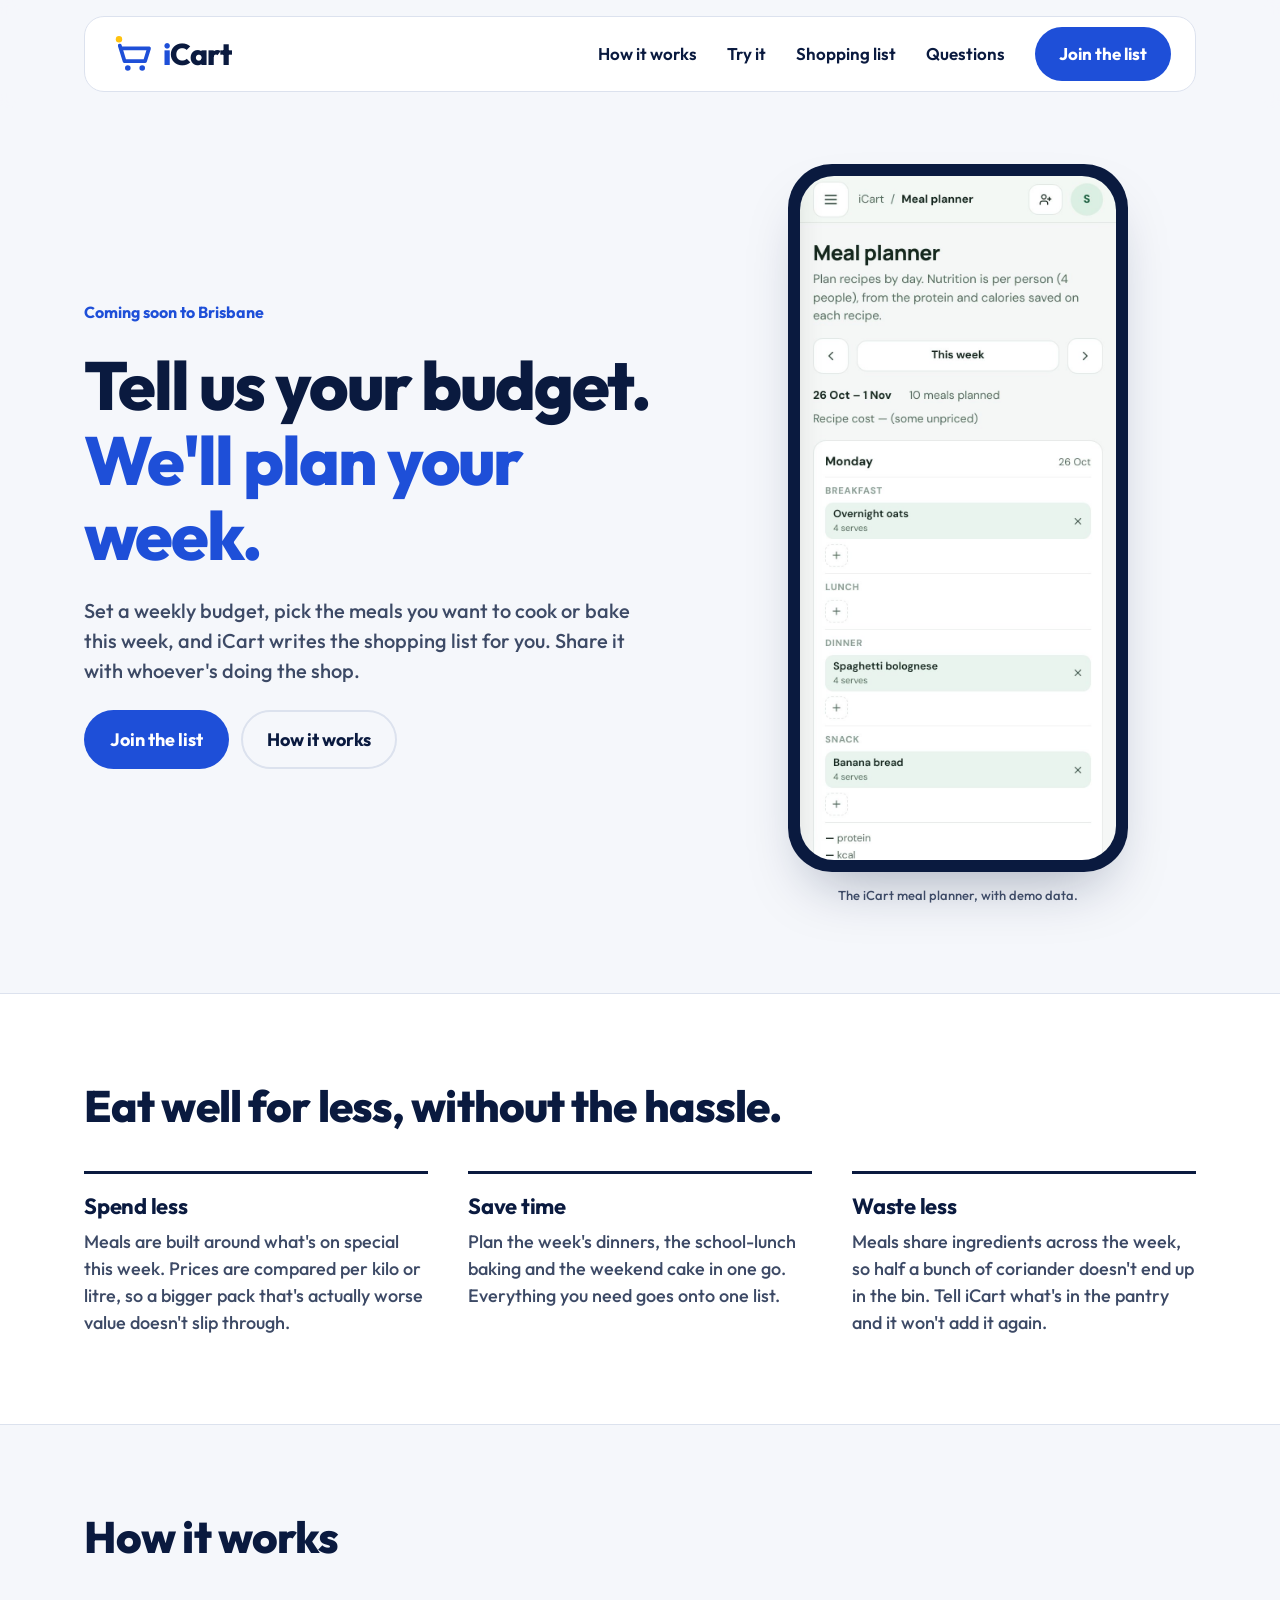
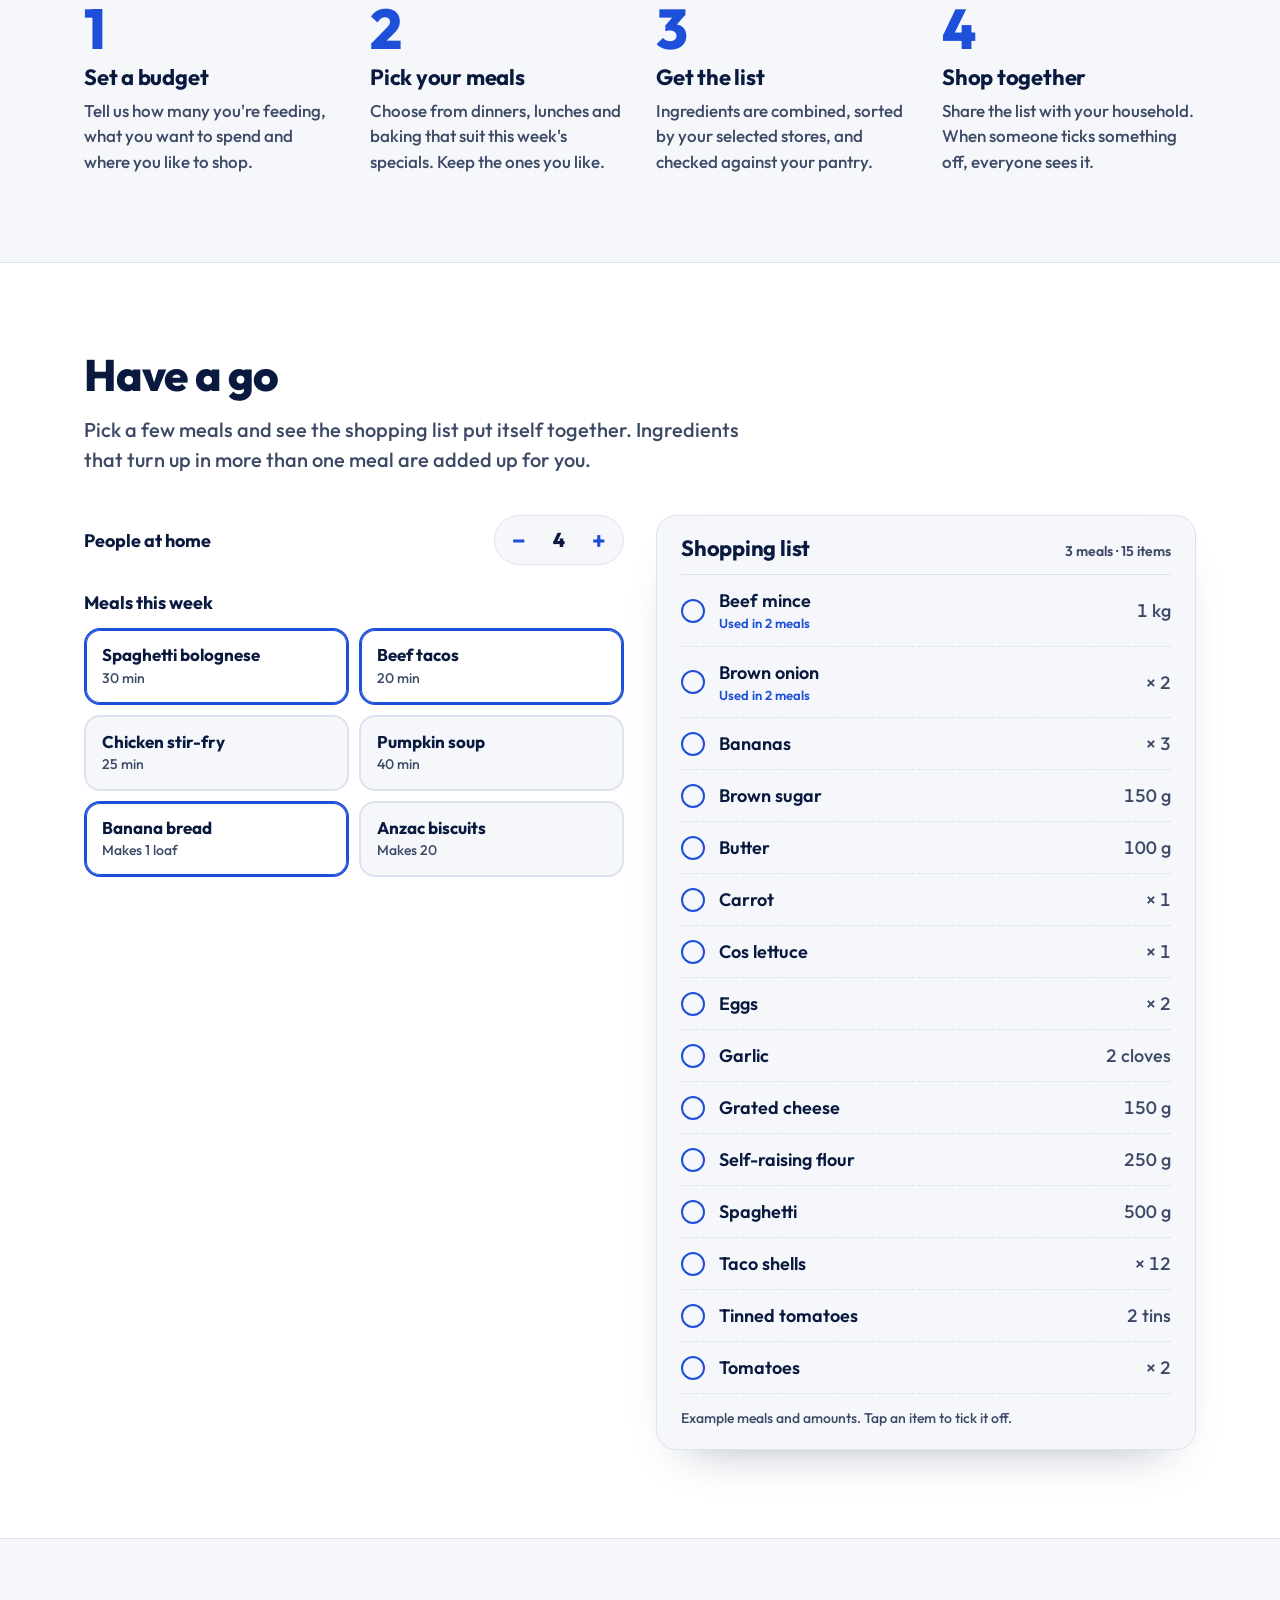
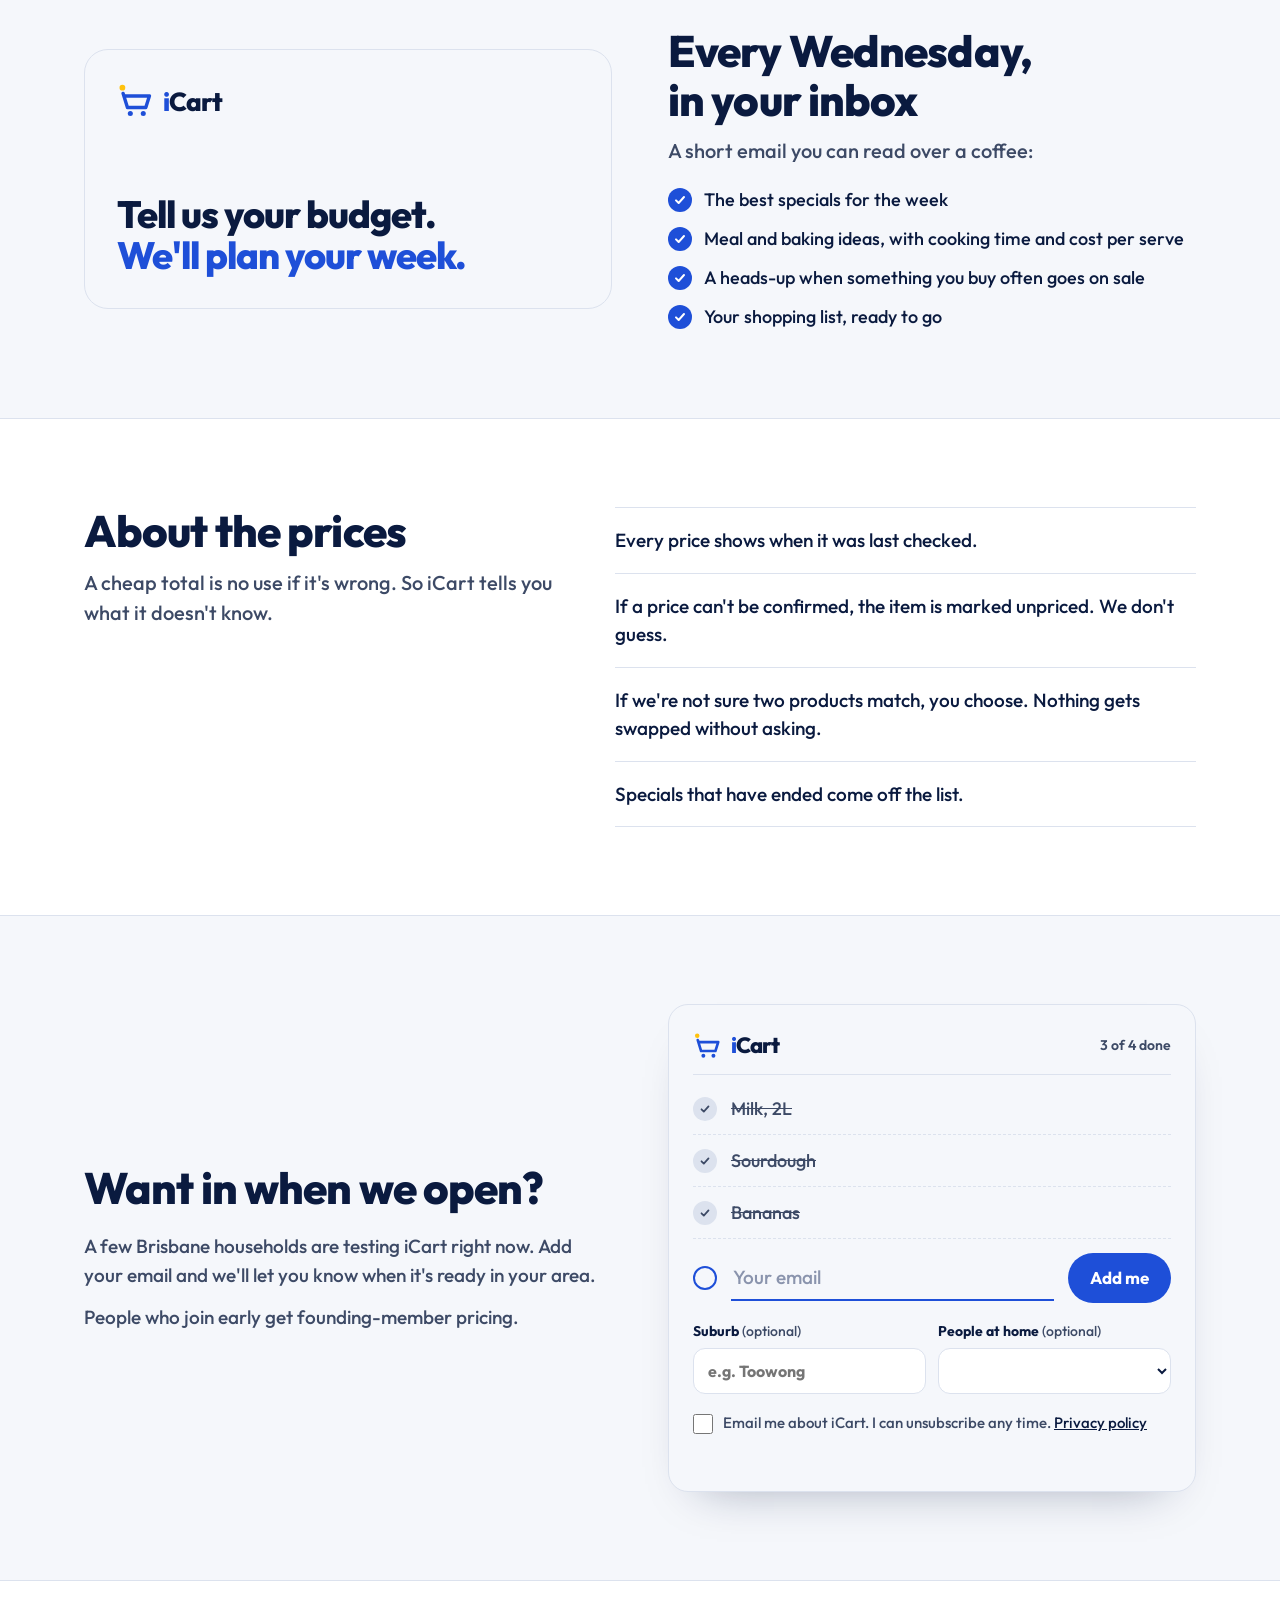
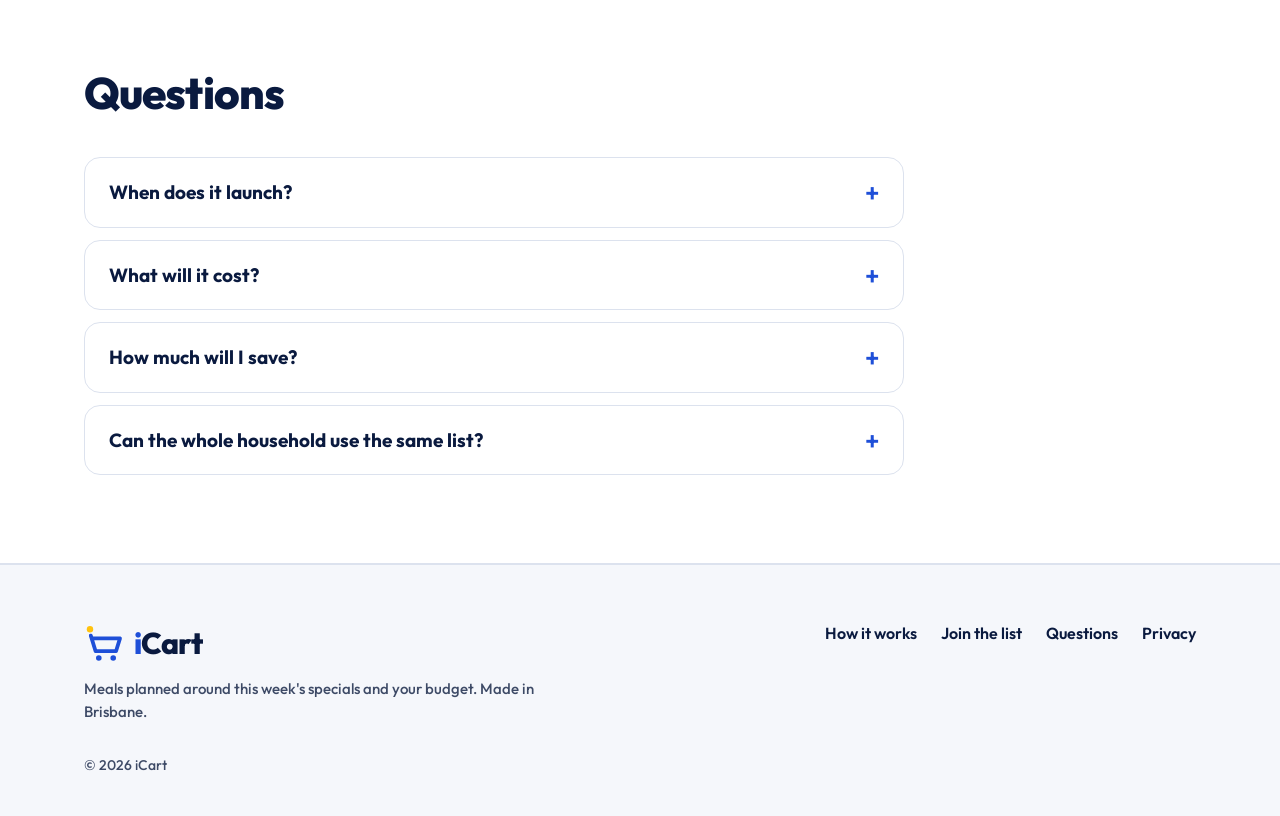
==== index.html @ ed6b7ae3 "Add interactive meal demo, real app screenshot; dinners become meals - 'Have a go' demo: pick meals " ====
<!doctype html>
<html lang="en-AU">
<head>
<meta charset="utf-8">
<meta name="viewport" content="width=device-width, initial-scale=1">
<title>iCart: Tell us your budget. We'll plan your week.</title>
<meta name="description" content="Set a weekly budget, pick the meals you want to cook or bake, built around what's on special, and iCart writes the shopping list for you. Coming soon to Brisbane.">
<meta name="theme-color" content="#1E4FD8">
<meta property="og:title" content="iCart: Tell us your budget. We'll plan your week.">
<meta property="og:description" content="Meals planned around this week's specials and your budget, with one shared shopping list. Coming soon to Brisbane.">
<meta property="og:type" content="website">
<meta property="og:url" content="https://myicart.com.au/">
<link rel="canonical" href="https://myicart.com.au/">
<link rel="icon" href="assets/favicon.svg" type="image/svg+xml">
<link rel="preconnect" href="https://fonts.googleapis.com">
<link rel="preconnect" href="https://fonts.gstatic.com" crossorigin>
<link rel="stylesheet" href="https://fonts.googleapis.com/css2?family=Outfit:wght@500;600;700;800&display=swap">
<link rel="stylesheet" href="styles.css">
</head>
<body>
<a class="skip-link" href="#main">Skip to content</a>

<!-- Logo mark, reused below with <use>. Colour comes from currentColor; the dot is always gold. -->
<svg width="0" height="0" style="position:absolute" aria-hidden="true">
  <symbol id="mark" viewBox="0 0 100 100">
    <circle cx="15" cy="13" r="8" fill="#FFC20E"/>
    <path d="M17 29 L29 68 H80 L90 36 H23" fill="none" stroke="currentColor" stroke-width="9.5" stroke-linecap="round" stroke-linejoin="round"/>
    <circle cx="37" cy="85" r="7" fill="currentColor"/>
    <circle cx="73" cy="85" r="7" fill="currentColor"/>
  </symbol>
</svg>

<header class="site-header">
  <div class="wrap">
    <nav class="nav" aria-label="Main">
      <a class="wordmark" href="#top" aria-label="iCart home">
        <svg class="blue" aria-hidden="true"><use href="#mark"/></svg>
        <span><b>i</b>Cart</span>
      </a>
      <button class="nav-toggle" type="button" aria-expanded="false" aria-controls="nav-links" aria-label="Open menu">
        <svg width="22" height="22" viewBox="0 0 24 24" aria-hidden="true"><path d="M4 7h16M4 12h16M4 17h16" stroke="currentColor" stroke-width="2.4" stroke-linecap="round"/></svg>
      </button>
      <div class="nav-links" id="nav-links">
        <a href="#how">How it works</a>
        <a href="#try">Try it</a>
        <a href="#list">Shopping list</a>
        <a href="#faq">Questions</a>
        <a class="btn btn-primary" href="#join">Join the list</a>
      </div>
    </nav>
  </div>
</header>

<main id="main">

  <!-- Hero -->
  <section class="hero" id="top">
    <div class="wrap hero-grid">
      <div class="hero-copy">
        <p class="kicker">Coming soon to Brisbane</p>
        <h1>Tell us your budget.<br><span class="blue">We'll plan your week.</span></h1>
        <p class="lede">Set a weekly budget, pick the meals you want to cook or bake this week, and iCart writes the shopping list for you. Share it with whoever's doing the shop.</p>
        <div class="hero-actions">
          <a class="btn btn-primary" href="#join">Join the list</a>
          <a class="btn btn-ghost" href="#how">How it works</a>
        </div>
      </div>

      <div>
        <div class="phone">
          <img class="phone-shot" src="assets/app-meal-planner.jpg" width="390" height="844" alt="The iCart meal planner on a phone, showing Monday with overnight oats for breakfast, spaghetti bolognese for dinner and banana bread as a snack">
        </div>
        <p class="phone-caption">The iCart meal planner, with demo data.</p>
      </div>
    </div>
  </section>

  <!-- Promise -->
  <section class="section section-alt" aria-labelledby="promise-title">
    <div class="wrap">
      <h2 id="promise-title" class="section-title">Eat well for less, without the hassle.</h2>
      <div class="promise-grid">
        <div>
          <h3>Spend less</h3>
          <p>Meals are built around what's on special this week. Prices are compared per kilo or litre, so a bigger pack that's actually worse value doesn't slip through.</p>
        </div>
        <div>
          <h3>Save time</h3>
          <p>Plan the week's dinners, the school-lunch baking and the weekend cake in one go. Everything you need goes onto one list.</p>
        </div>
        <div>
          <h3>Waste less</h3>
          <p>Meals share ingredients across the week, so half a bunch of coriander doesn't end up in the bin. Tell iCart what's in the pantry and it won't add it again.</p>
        </div>
      </div>
    </div>
  </section>

  <!-- How it works -->
  <section class="section" id="how" aria-labelledby="how-title">
    <div class="wrap">
      <h2 id="how-title" class="section-title">How it works</h2>
      <ol class="steps">
        <li><h3>Set a budget</h3><p>Tell us how many you're feeding, what you want to spend and where you like to shop.</p></li>
        <li><h3>Pick your meals</h3><p>Choose from dinners, lunches and baking that suit this week's specials. Keep the ones you like.</p></li>
        <li><h3>Get the list</h3><p>Ingredients are combined, sorted by your selected stores, and checked against your pantry.</p></li>
        <li><h3>Shop together</h3><p>Share the list with your household. When someone ticks something off, everyone sees it.</p></li>
      </ol>
    </div>
  </section>

  <!-- Interactive demo -->
  <section class="section section-alt" id="try" aria-labelledby="try-title">
    <div class="wrap">
      <h2 id="try-title" class="section-title">Have a go</h2>
      <p class="lede try-lede">Pick a few meals and see the shopping list put itself together. Ingredients that turn up in more than one meal are added up for you.</p>
      <div class="demo">
        <div class="demo-pick">
          <div class="demo-people">
            <span id="people-label">People at home</span>
            <div class="stepper" role="group" aria-labelledby="people-label">
              <button type="button" id="people-minus" aria-label="Fewer people">−</button>
              <output id="people-count" aria-live="polite">4</output>
              <button type="button" id="people-plus" aria-label="More people">+</button>
            </div>
          </div>
          <fieldset class="meal-picks">
            <legend>Meals this week</legend>
            <div id="meal-options" class="meal-options"></div>
          </fieldset>
        </div>
        <div class="demo-list" aria-labelledby="demo-list-title">
          <div class="demo-list-head">
            <h3 id="demo-list-title">Shopping list</h3>
            <span id="demo-summary" class="paper-count" aria-live="polite"></span>
          </div>
          <ul id="demo-items" class="demo-items"></ul>
          <p class="demo-note">Example meals and amounts. Tap an item to tick it off.</p>
        </div>
      </div>
    </div>
  </section>

  <!-- Wednesday email + shopping list -->
  <section class="section" id="list" aria-labelledby="list-title">
    <div class="wrap email-grid">
      <div class="email-card" aria-label="Preview of the Wednesday iCart email header">
        <span class="wordmark"><svg class="blue" aria-hidden="true"><use href="#mark"/></svg><span><b>i</b>Cart</span></span>
        <h3>Tell us your budget.<br><span class="blue">We'll plan your week.</span></h3>
      </div>
      <div>
        <h2 id="list-title" class="section-title">Every Wednesday, in your inbox</h2>
        <p class="lede">A short email you can read over a coffee:</p>
        <ul class="check-list">
          <li>The best specials for the week</li>
          <li>Meal and baking ideas, with cooking time and cost per serve</li>
          <li>A heads-up when something you buy often goes on sale</li>
          <li>Your shopping list, ready to go</li>
        </ul>
      </div>
    </div>
  </section>

  <!-- Prices -->
  <section class="section section-alt" aria-labelledby="trust-title">
    <div class="wrap trust">
      <div>
        <h2 id="trust-title" class="section-title">About the prices</h2>
        <p class="lede">A cheap total is no use if it's wrong. So iCart tells you what it doesn't know.</p>
      </div>
      <ul class="trust-list">
        <li>Every price shows when it was last checked.</li>
        <li>If a price can't be confirmed, the item is marked unpriced. We don't guess.</li>
        <li>If we're not sure two products match, you choose. Nothing gets swapped without asking.</li>
        <li>Specials that have ended come off the list.</li>
      </ul>
    </div>
  </section>

  <!-- Join -->
  <section class="section" id="join" aria-labelledby="join-title">
    <div class="wrap join">
      <div class="join-copy">
        <h2 id="join-title" class="section-title">Want in when we open?</h2>
        <p>A few Brisbane households are testing iCart right now. Add your email and we'll let you know when it's ready in your area.</p>
        <p>People who join early get founding-member pricing.</p>
      </div>

      <form class="paper" id="signup-form" novalidate>
        <div class="paper-head">
          <span class="wordmark"><svg class="blue" aria-hidden="true"><use href="#mark"/></svg><span><b>i</b>Cart</span></span>
          <span class="paper-count">3 of 4 done</span>
        </div>
        <ul class="paper-items" aria-hidden="true">
          <li class="done">Milk, 2L</li>
          <li class="done">Sourdough</li>
          <li class="done">Bananas</li>
        </ul>
        <div class="paper-add">
          <span class="tick" aria-hidden="true"></span>
          <label class="sr-only" for="signup-email">Email</label>
          <input id="signup-email" type="email" name="email" autocomplete="email" required placeholder="Your email">
          <button class="btn btn-primary" type="submit">Add me</button>
        </div>
        <div class="paper-extra">
          <label for="signup-suburb">Suburb <span>(optional)</span>
            <input id="signup-suburb" type="text" name="suburb" autocomplete="address-level2" placeholder="e.g. Toowong">
          </label>
          <label for="signup-household">People at home <span>(optional)</span>
            <select id="signup-household" name="household">
              <option value=""></option>
              <option>1</option>
              <option>2</option>
              <option>3–4</option>
              <option>5+</option>
            </select>
          </label>
        </div>
        <input class="hp" type="text" name="company" tabindex="-1" autocomplete="off" aria-hidden="true">
        <label class="consent" for="signup-consent">
          <input id="signup-consent" type="checkbox" name="consent" required>
          <span>Email me about iCart. I can unsubscribe any time. <a href="privacy.html">Privacy policy</a></span>
        </label>
        <p class="form-status" role="status" aria-live="polite"></p>
      </form>
    </div>
  </section>

  <!-- FAQ -->
  <section class="section section-alt" id="faq" aria-labelledby="faq-title">
    <div class="wrap">
      <h2 id="faq-title" class="section-title">Questions</h2>
      <div class="faq">
        <details>
          <summary>When does it launch?</summary>
          <p>We're testing it with a few Brisbane households now. Everyone on the list hears from us before it opens.</p>
        </details>
        <details>
          <summary>What will it cost?</summary>
          <p>The Wednesday email is free. A paid plan with more options will come later. We haven't set the price yet, and people on the list will hear about it first.</p>
        </details>
        <details>
          <summary>How much will I save?</summary>
          <p>It depends on what you buy and when, so we won't put a number on it. When iCart shows a saving, it's based on a real price comparison.</p>
        </details>
        <details>
          <summary>Can the whole household use the same list?</summary>
          <p>Yes. Everyone shares one list and sees changes as they happen.</p>
        </details>
      </div>
    </div>
  </section>

</main>

<footer class="site-footer">
  <div class="wrap">
    <div class="footer-grid">
      <div>
        <a class="wordmark" href="#top" aria-label="iCart home"><svg class="blue" aria-hidden="true"><use href="#mark"/></svg><span><b>i</b>Cart</span></a>
        <p>Meals planned around this week's specials and your budget. Made in Brisbane.</p>
      </div>
      <nav class="footer-links" aria-label="Footer">
        <a href="#how">How it works</a>
        <a href="#join">Join the list</a>
        <a href="#faq">Questions</a>
        <a href="privacy.html">Privacy</a>
      </nav>
    </div>
    <p class="legal">© <span id="year">2026</span> iCart</p>
  </div>
</footer>

<script src="main.js"></script>
</body>
</html>
---- styles.css ----
/* iCart marketing site
   Values come from the "Calmer · In use" design reference:
   brand blue for identity, gold only on deals, calm off-white canvas. */

:root {
  --brand: #1E4FD8;
  --brand-dark: #1C3F94;
  --accent: #FFC20E;
  --ink: #0A1A3F;
  --muted: #3D4A66;
  --canvas: #F5F7FB;
  --card: #FFFFFF;
  --line: #DCE2EE;
  --radius: 20px;
  --radius-lg: 24px;
  --icon-radius: 42px;
  --max: 1160px;
  --font: 'Outfit', system-ui, -apple-system, 'Segoe UI', sans-serif;
}

*, *::before, *::after { box-sizing: border-box; }

html { scroll-behavior: smooth; -webkit-text-size-adjust: 100%; }

body {
  margin: 0;
  background: var(--canvas);
  color: var(--ink);
  font-family: var(--font);
  font-weight: 500;
  font-size: 18px;
  line-height: 1.5;
}

img, svg { display: block; max-width: 100%; }

a { color: var(--ink); }
a:hover { color: var(--brand); }

:focus-visible { outline: 3px solid var(--brand); outline-offset: 3px; border-radius: 6px; }

.skip-link {
  position: absolute; left: 16px; top: -60px;
  background: var(--brand); color: #fff; padding: 10px 16px; border-radius: 999px;
  font-weight: 700; text-decoration: none; z-index: 100;
}
.skip-link:focus { top: 12px; color: #fff; }

.wrap { width: 100%; max-width: var(--max); margin: 0 auto; padding: 0 24px; }

h1, h2, h3 { margin: 0; line-height: 1.1; letter-spacing: -0.02em; font-weight: 800; }
h1 { font-size: clamp(40px, 6vw, 68px); letter-spacing: -0.03em; }
h2 { font-size: clamp(30px, 4vw, 44px); }
h3 { font-size: 22px; font-weight: 700; letter-spacing: -0.01em; }
p { margin: 0; }

.blue { color: var(--brand); }
.lede { font-size: 20px; color: var(--muted); max-width: 34em; }

.kicker { font-size: 16px; font-weight: 700; color: var(--brand); }

.sr-only { position: absolute; width: 1px; height: 1px; padding: 0; margin: -1px; overflow: hidden; clip: rect(0 0 0 0); white-space: nowrap; border: 0; }

/* ---------- Buttons ---------- */
.btn {
  display: inline-flex; align-items: center; justify-content: center; gap: 8px;
  min-height: 52px; padding: 14px 24px; border-radius: 999px;
  font: inherit; font-weight: 700; font-size: 18px; text-decoration: none;
  border: 2px solid transparent; cursor: pointer; transition: background .15s, color .15s, border-color .15s;
}
.btn-primary { background: var(--brand); color: #fff; }
.btn-primary:hover { background: var(--brand-dark); color: #fff; }
.btn-ghost { background: transparent; color: var(--ink); border-color: var(--line); }
.btn-ghost:hover { border-color: var(--brand); color: var(--brand); }

/* ---------- Header ---------- */
.site-header { position: sticky; top: 0; z-index: 50; padding: 16px 0; background: rgba(245, 247, 251, .9); backdrop-filter: blur(8px); }
.nav {
  height: 76px; padding: 0 24px 0 28px; background: var(--card);
  border: 1px solid var(--line); border-radius: var(--radius);
  display: flex; align-items: center; justify-content: space-between; gap: 16px;
}
.wordmark { display: flex; align-items: center; gap: 10px; text-decoration: none; color: var(--ink); }
.wordmark svg { width: 40px; height: 40px; }
.wordmark span { font-size: 30px; font-weight: 800; letter-spacing: -1px; }
.wordmark span b { color: var(--brand); font-weight: 800; }
.nav-links { display: flex; align-items: center; gap: 30px; font-size: 17px; font-weight: 600; }
.nav-links a { text-decoration: none; }
.nav-links .btn { min-height: 48px; padding: 12px 22px; font-size: 17px; }
.nav-toggle { display: none; }

/* ---------- Hero ---------- */
.hero { padding: 56px 0 88px; }
.hero-grid { display: grid; grid-template-columns: 1.1fr .9fr; align-items: center; gap: 56px; }
.hero-copy { display: flex; flex-direction: column; gap: 24px; }
.hero-actions { display: flex; flex-wrap: wrap; gap: 12px; }

/* Phone mockup */
.phone {
  justify-self: center; width: 100%; max-width: 340px; margin: 0 auto;
  background: var(--ink); border-radius: 44px; padding: 12px;
  box-shadow: 0 30px 60px -24px rgba(10, 26, 63, .35);
}
.phone-shot { display: block; width: 100%; height: auto; border-radius: 34px; }
.phone-caption { text-align: center; font-size: 13px; color: var(--muted); margin-top: 14px; }

/* ---------- Sections ---------- */
section { scroll-margin-top: 120px; }
.section { padding: 88px 0; }
.section-title { margin-bottom: 40px; max-width: 18em; text-wrap: balance; }
.section-alt { background: var(--card); border-top: 1px solid var(--line); border-bottom: 1px solid var(--line); }

/* Promise: three plain columns divided by rules */
.promise-grid { display: grid; grid-template-columns: repeat(3, 1fr); gap: 40px; }
.promise-grid > div { border-top: 3px solid var(--ink); padding-top: 20px; display: flex; flex-direction: column; gap: 10px; }
.promise-grid p { color: var(--muted); }

/* Steps: a real sequence, so the numbers stay */
.steps { list-style: none; margin: 0; padding: 0; display: grid; grid-template-columns: repeat(4, 1fr); gap: 32px; counter-reset: step; }
.steps li { counter-increment: step; display: flex; flex-direction: column; gap: 8px; }
.steps li::before { content: counter(step); font-size: 56px; font-weight: 800; line-height: 1; color: var(--brand); letter-spacing: -2px; }
.steps p { color: var(--muted); font-size: 17px; }

/* Interactive demo */
.try-lede { margin: -24px 0 40px; }
.demo { display: grid; grid-template-columns: 1fr 1fr; gap: 32px; align-items: start; }
.demo-pick { display: flex; flex-direction: column; gap: 24px; min-width: 0; }
.demo-people { display: flex; align-items: center; justify-content: space-between; gap: 16px; font-weight: 700; }
.stepper { display: inline-flex; align-items: center; border: 1px solid var(--line); border-radius: 999px; background: var(--canvas); }
.stepper button {
  width: 48px; height: 48px; border: 0; background: transparent; color: var(--brand);
  font: inherit; font-size: 24px; font-weight: 700; cursor: pointer; border-radius: 999px;
}
.stepper button:hover:not(:disabled) { background: var(--line); }
.stepper button:disabled { color: var(--line); cursor: default; }
.stepper output { min-width: 32px; text-align: center; font-size: 20px; font-weight: 800; font-variant-numeric: tabular-nums; }
.meal-picks { border: 0; margin: 0; padding: 0; min-width: 0; }
.meal-picks legend { font-weight: 700; padding: 0; margin-bottom: 12px; }
.meal-options { display: grid; grid-template-columns: 1fr 1fr; gap: 10px; }
.meal-option { position: relative; }
.meal-option input { position: absolute; opacity: 0; inset: 0; margin: 0; cursor: pointer; }
.meal-option span {
  display: flex; flex-direction: column; gap: 2px; height: 100%;
  padding: 14px 16px; border: 2px solid var(--line); border-radius: 16px; background: var(--canvas);
  transition: border-color .15s, background .15s;
}
.meal-option b { font-weight: 700; font-size: 17px; line-height: 1.25; }
.meal-option small { font-size: 14px; color: var(--muted); }
.meal-option input:checked + span { border-color: var(--brand); background: var(--card); box-shadow: inset 0 0 0 1px var(--brand); }
.meal-option input:focus-visible + span { outline: 3px solid var(--brand); outline-offset: 2px; }
.meal-option input:hover:not(:checked) + span { border-color: #B9C3D8; }
.demo-list {
  background: var(--canvas); border: 1px solid var(--line); border-radius: var(--radius);
  padding: 20px 24px; min-width: 0; box-shadow: 0 24px 48px -32px rgba(10, 26, 63, .4);
}
.demo-list-head { display: flex; justify-content: space-between; align-items: baseline; gap: 12px; padding-bottom: 12px; border-bottom: 1px solid var(--line); }
.demo-items { list-style: none; margin: 0; padding: 0; }
.demo-items li { border-bottom: 1px dashed var(--line); }
.demo-items label { display: flex; align-items: center; gap: 14px; padding: 12px 0; cursor: pointer; }
.demo-items input { appearance: none; -webkit-appearance: none; flex: none; width: 24px; height: 24px; margin: 0; border: 2px solid var(--brand); border-radius: 999px; cursor: pointer; display: grid; place-items: center; }
.demo-items input:checked { background: var(--line) url("data:image/svg+xml,%3Csvg xmlns='http://www.w3.org/2000/svg' viewBox='0 0 24 24'%3E%3Cpath d='M6 12.5l4 4 8-9' fill='none' stroke='%233D4A66' stroke-width='3' stroke-linecap='round' stroke-linejoin='round'/%3E%3C/svg%3E") center/14px no-repeat; border-color: var(--line); }
.demo-items .name { flex: 1; min-width: 0; font-weight: 600; }
.demo-items .qty { color: var(--muted); font-variant-numeric: tabular-nums; white-space: nowrap; }
.demo-items .shared { display: block; font-size: 13px; font-weight: 600; color: var(--brand); }
.demo-items input:checked ~ .name, .demo-items input:checked ~ .qty { color: var(--muted); text-decoration: line-through; }
.demo-items .empty { padding: 24px 0; color: var(--muted); }
.demo-items li.new { animation: pop .35s ease-out; }
@keyframes pop { from { background: rgba(30, 79, 216, .1); } to { background: transparent; } }
.demo-note { font-size: 14px; color: var(--muted); margin-top: 14px; }

/* Email */
.email-grid { display: grid; grid-template-columns: 1fr 1fr; gap: 56px; align-items: center; }
.email-grid .section-title { margin-bottom: 12px; }
.email-card {
  min-height: 260px; padding: 32px; border-radius: var(--radius-lg); background: var(--canvas); border: 1px solid var(--line);
  display: flex; flex-direction: column; justify-content: space-between; gap: 32px;
}
.email-card .wordmark svg { width: 36px; height: 36px; }
.email-card .wordmark span { font-size: 26px; }
.email-card h3 { font-size: clamp(30px, 3.4vw, 38px); font-weight: 800; letter-spacing: -1px; line-height: 1.08; }
.check-list { list-style: none; padding: 0; margin: 20px 0 0; display: flex; flex-direction: column; gap: 12px; }
.check-list li { display: flex; gap: 12px; align-items: flex-start; }
.check-list li::before { content: ''; flex: none; width: 24px; height: 24px; margin-top: 2px; border-radius: 999px; background: var(--brand) url("data:image/svg+xml,%3Csvg xmlns='http://www.w3.org/2000/svg' viewBox='0 0 24 24'%3E%3Cpath d='M6 12.5l4 4 8-9' fill='none' stroke='%23fff' stroke-width='3' stroke-linecap='round' stroke-linejoin='round'/%3E%3C/svg%3E") center/16px no-repeat; }

/* Prices */
.trust { display: grid; grid-template-columns: .9fr 1.1fr; gap: 56px; align-items: start; }
.trust .section-title { margin-bottom: 12px; }
.trust-list { list-style: none; margin: 0; padding: 0; }
.trust-list li { padding: 18px 0; border-bottom: 1px solid var(--line); font-size: 19px; }
.trust-list li:first-child { border-top: 1px solid var(--line); }

/* Join: the sign-up is the next item on a shopping list */
.join { display: grid; grid-template-columns: 1fr 1fr; gap: 56px; align-items: center; }
.join-copy { display: flex; flex-direction: column; gap: 14px; }
.join-copy .section-title { margin-bottom: 6px; }
.join-copy p { color: var(--muted); font-size: 19px; max-width: 30em; }
.paper {
  background: var(--canvas); border: 1px solid var(--line); border-radius: var(--radius);
  padding: 24px; display: flex; flex-direction: column; gap: 4px;
  box-shadow: 0 24px 48px -32px rgba(10, 26, 63, .4);
}
.paper-head { display: flex; justify-content: space-between; align-items: center; padding-bottom: 12px; border-bottom: 1px solid var(--line); margin-bottom: 4px; }
.paper-head .wordmark svg { width: 28px; height: 28px; }
.paper-head .wordmark span { font-size: 22px; }
.paper-count { font-size: 14px; font-weight: 600; color: var(--muted); }
.paper-items { list-style: none; margin: 0; padding: 0; }
.paper-items li { display: flex; align-items: center; gap: 14px; padding: 12px 0; border-bottom: 1px dashed var(--line); color: var(--muted); text-decoration: line-through; }
.tick, .paper-items li::before { content: ''; flex: none; width: 24px; height: 24px; border-radius: 999px; border: 2px solid var(--line); box-sizing: border-box; }
.paper-items li::before { background: var(--line) url("data:image/svg+xml,%3Csvg xmlns='http://www.w3.org/2000/svg' viewBox='0 0 24 24'%3E%3Cpath d='M6 12.5l4 4 8-9' fill='none' stroke='%233D4A66' stroke-width='3' stroke-linecap='round' stroke-linejoin='round'/%3E%3C/svg%3E") center/14px no-repeat; }
.paper-add { display: flex; align-items: center; gap: 14px; padding: 10px 0 14px; }
.tick { border-color: var(--brand); }
.paper-add input {
  flex: 1; min-width: 0; font: inherit; font-size: 19px; font-weight: 600; color: var(--ink);
  border: 0; border-bottom: 2px solid var(--brand); background: transparent; padding: 8px 2px; border-radius: 0;
}
.paper-add input::placeholder { color: #8A94AD; font-weight: 500; }
.paper-add input:focus { outline: none; border-bottom-color: var(--ink); }
.paper-add .btn { min-height: 46px; padding: 10px 20px; font-size: 17px; flex: none; }
.paper-extra { display: grid; grid-template-columns: 1fr 1fr; gap: 12px; }
.paper-extra label { font-size: 14px; font-weight: 700; display: block; min-width: 0; }
.paper-extra label span { font-weight: 500; color: var(--muted); }
.paper-extra input, .paper-extra select {
  font: inherit; font-size: 16px; min-height: 46px; padding: 10px 14px; color: var(--ink);
  border: 1px solid var(--line); border-radius: 12px; background: var(--card); width: 100%; display: block; margin-top: 6px;
}
.paper-extra input:focus, .paper-extra select:focus { outline: 3px solid rgba(30, 79, 216, .25); border-color: var(--brand); }
.consent { display: flex; align-items: flex-start; gap: 10px; font-size: 15px; color: var(--muted); margin-top: 14px; }
.consent input { width: 20px; height: 20px; margin: 2px 0 0; flex: none; accent-color: var(--brand); }
.form-status { font-size: 15px; min-height: 1.5em; color: var(--muted); margin-top: 6px; }
.form-status.ok { color: #0E7A3E; font-weight: 700; }
.form-status.err { color: #B42318; font-weight: 700; }
.hp { position: absolute; left: -9999px; }

/* FAQ */
.faq { display: flex; flex-direction: column; gap: 12px; max-width: 820px; }
.faq details { background: var(--card); }
.faq details { background: var(--card); border: 1px solid var(--line); border-radius: 16px; padding: 0 24px; }
.faq summary { cursor: pointer; list-style: none; padding: 20px 32px 20px 0; font-weight: 700; font-size: 19px; position: relative; }
.faq summary::-webkit-details-marker { display: none; }
.faq summary::after { content: '+'; position: absolute; right: 0; top: 50%; transform: translateY(-50%); font-size: 26px; color: var(--brand); font-weight: 600; }
.faq details[open] summary::after { content: '–'; }
.faq details p { color: var(--muted); padding-bottom: 22px; }

/* Footer */
.site-footer { padding: 56px 0 40px; border-top: 1px solid var(--line); }
.footer-grid { display: flex; flex-wrap: wrap; justify-content: space-between; gap: 32px; align-items: flex-start; }
.footer-grid p { color: var(--muted); font-size: 15px; max-width: 30em; margin-top: 12px; }
.footer-links { display: flex; flex-wrap: wrap; gap: 24px; font-size: 16px; font-weight: 600; }
.footer-links a { text-decoration: none; }
.legal { font-size: 14px; color: var(--muted); margin-top: 32px; }

/* Prose pages (privacy) */
.prose { max-width: 760px; padding: 40px 0 0; }
.prose h1 { font-size: clamp(36px, 5vw, 52px); margin-bottom: 12px; }
.prose h2 { font-size: 26px; margin: 40px 0 12px; }
.prose p, .prose li { color: var(--muted); }
.prose p + p { margin-top: 12px; }
.prose ul { padding-left: 22px; }

/* ---------- Responsive ---------- */
@media (max-width: 1000px) {
  .steps { grid-template-columns: repeat(2, 1fr); }
  .hero-grid, .email-grid, .trust, .join, .demo { grid-template-columns: 1fr; gap: 40px; }
}

@media (max-width: 860px) {
  .nav { height: 68px; padding: 0 12px 0 20px; position: relative; }
  .nav-toggle {
    display: inline-flex; align-items: center; justify-content: center; width: 48px; height: 48px;
    border: 1px solid var(--line); background: var(--canvas); border-radius: 999px; color: var(--ink); cursor: pointer;
  }
  .nav-links {
    display: none; position: absolute; top: calc(100% + 8px); left: 0; right: 0;
    flex-direction: column; align-items: stretch; gap: 4px; padding: 12px;
    background: var(--card); border: 1px solid var(--line); border-radius: var(--radius);
    box-shadow: 0 20px 40px -20px rgba(10, 26, 63, .3);
  }
  .nav-links.open { display: flex; }
  .nav-links a { padding: 12px 14px; border-radius: 12px; }
  .nav-links .btn { margin-top: 6px; }
  .promise-grid { grid-template-columns: 1fr; gap: 32px; }
  .section { padding: 64px 0; }
  .hero { padding: 32px 0 64px; }
}

@media (max-width: 520px) {
  body { font-size: 17px; }
  .wrap { padding: 0 16px; }
  .site-header { padding: 10px 0; }
  .wordmark span { font-size: 26px; }
  .wordmark svg { width: 34px; height: 34px; }
  .steps { grid-template-columns: 1fr; }
  .hero-actions .btn { width: 100%; }
  .paper { padding: 18px; }
  .paper-add { flex-wrap: wrap; }
  .paper-add input { flex-basis: calc(100% - 38px); }
  .paper-add .btn { width: 100%; }
  .paper-extra { grid-template-columns: 1fr; }
  .demo-list { padding: 16px 18px; }
}

@media (prefers-reduced-motion: reduce) {
  html { scroll-behavior: auto; }
  .demo-items li.new { animation: none; }
}
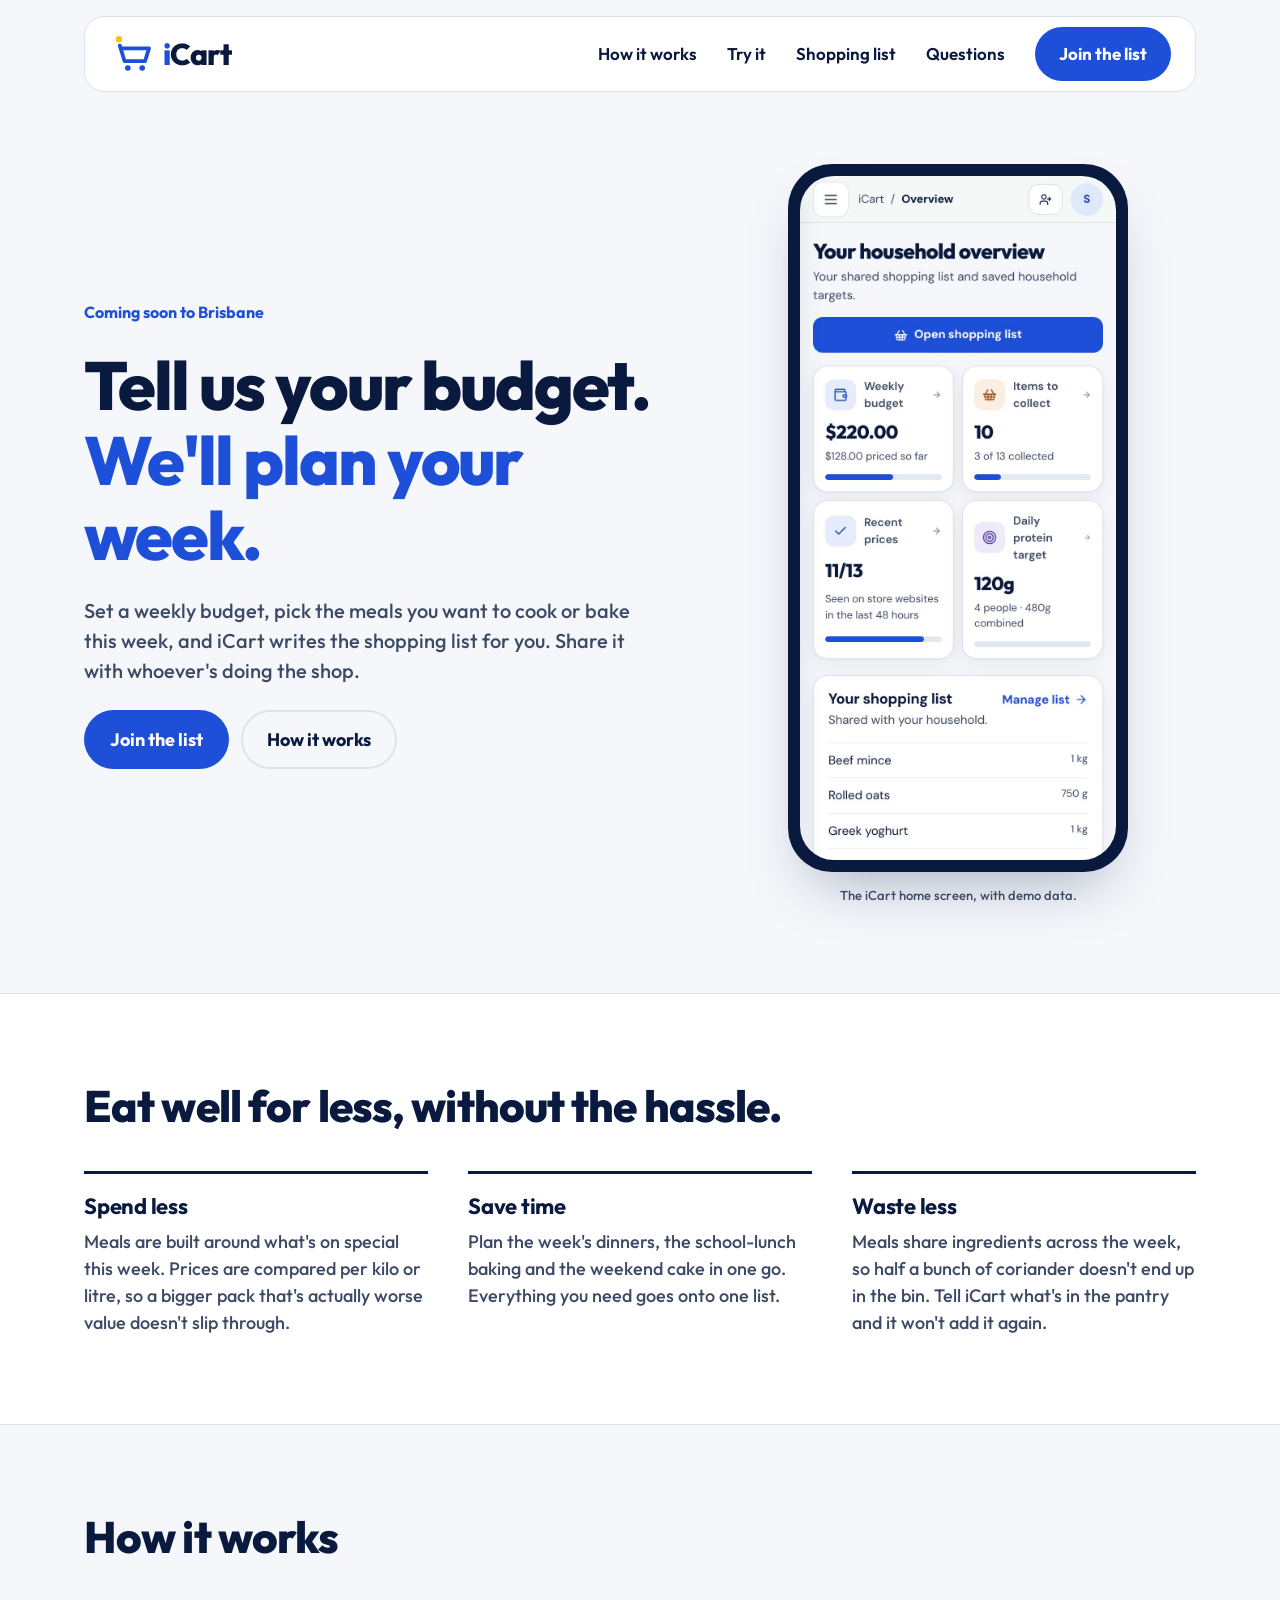
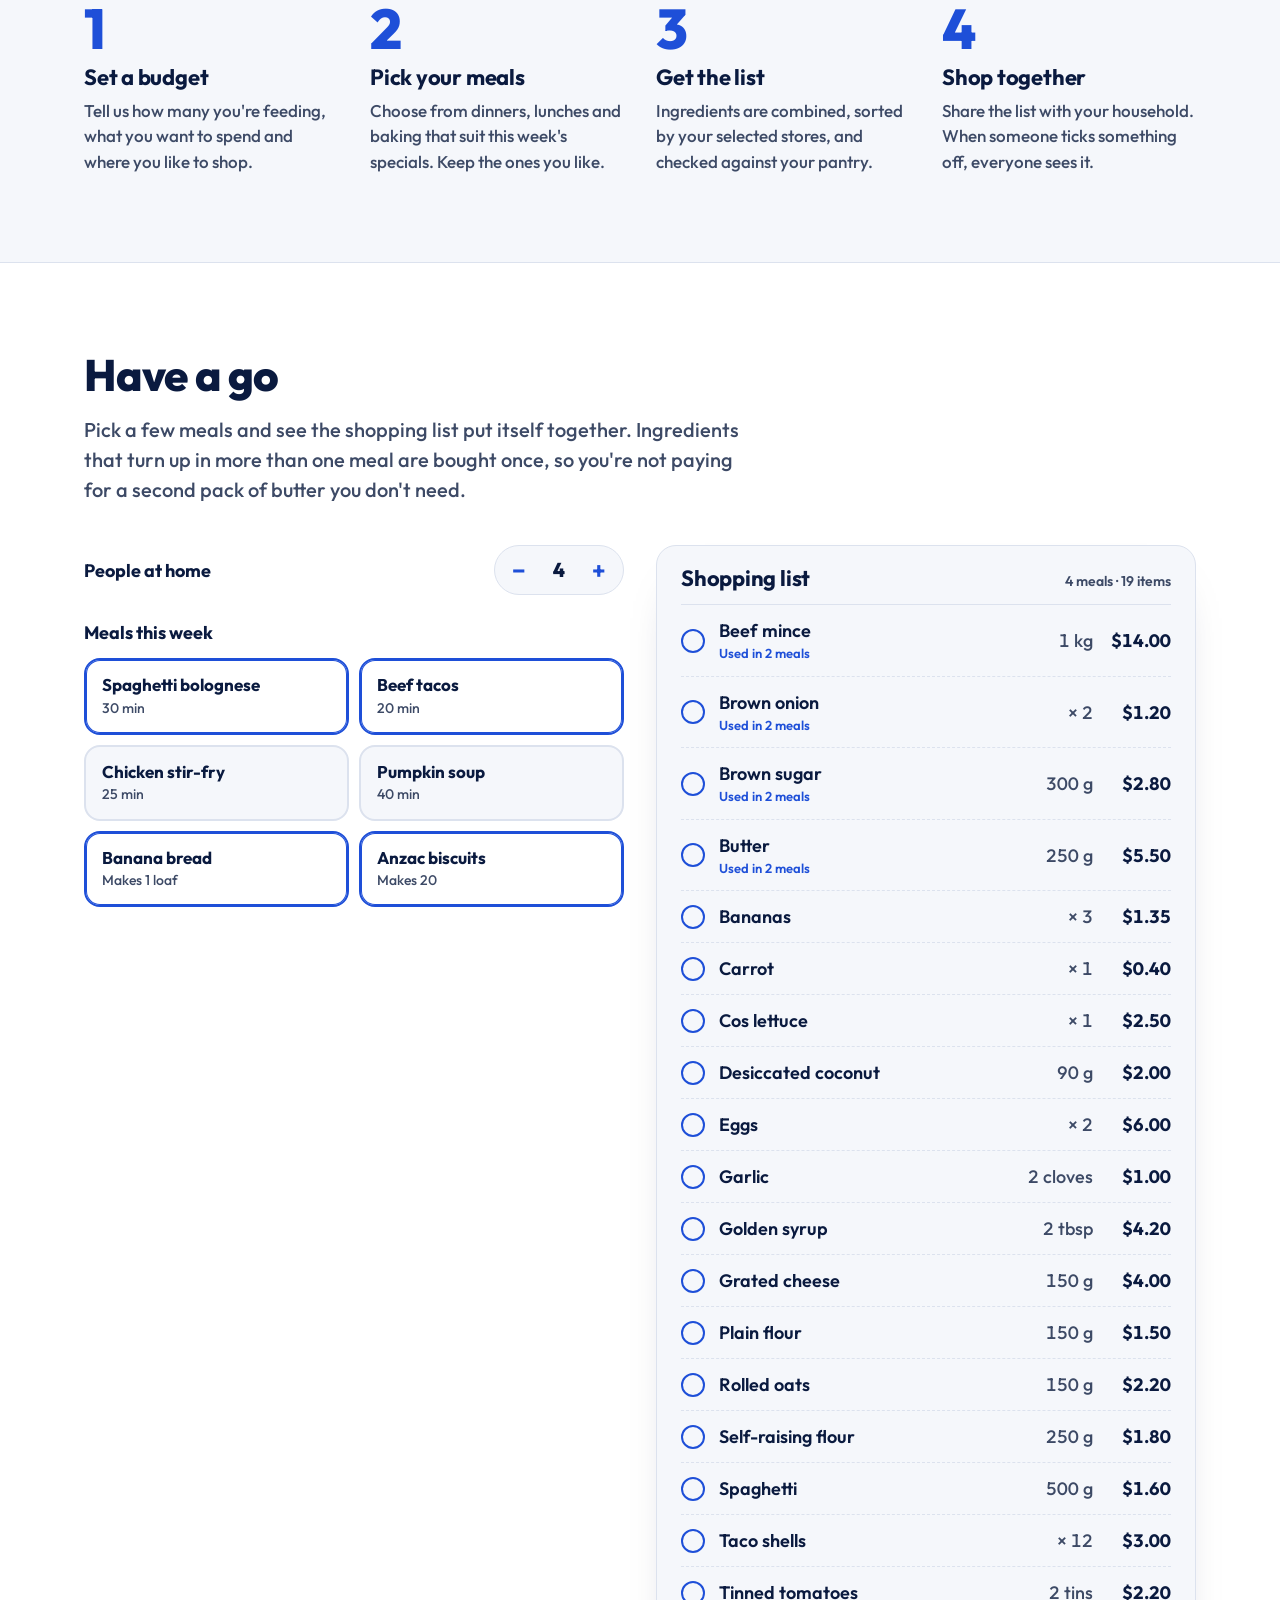
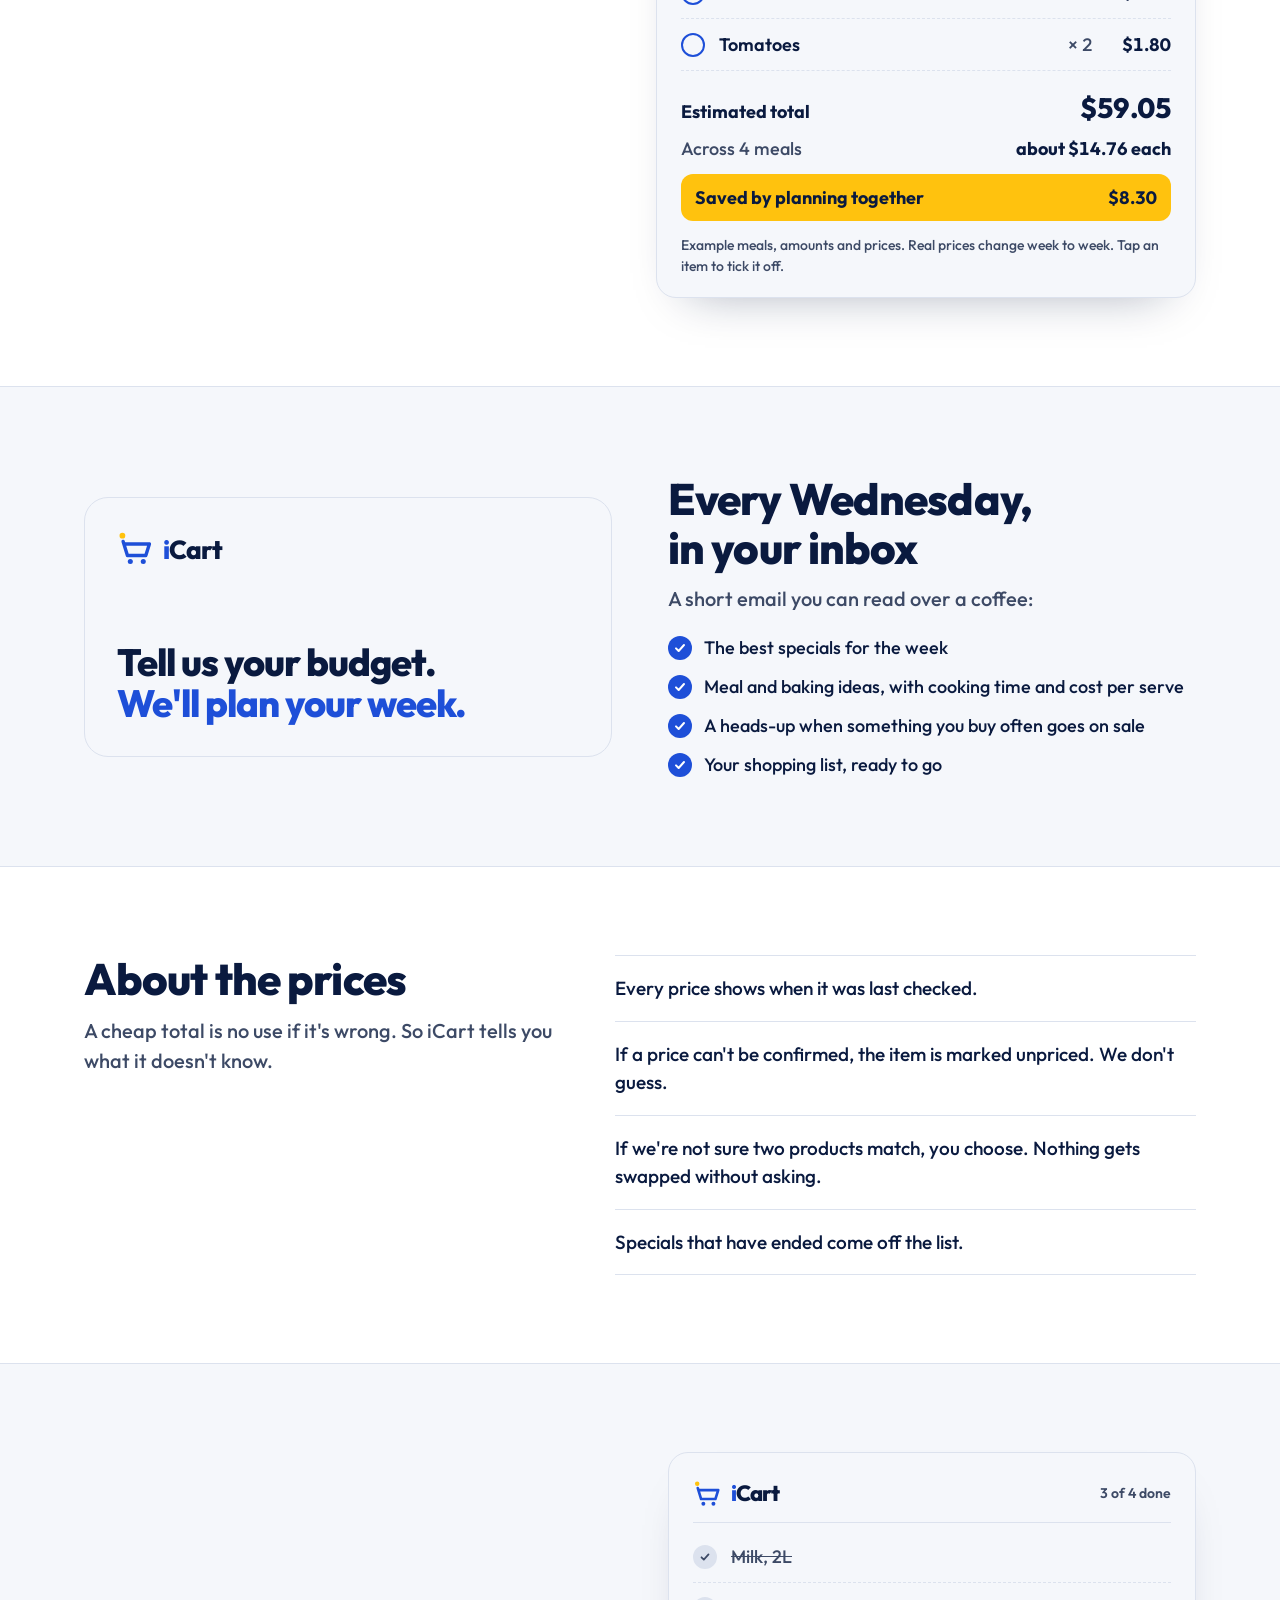
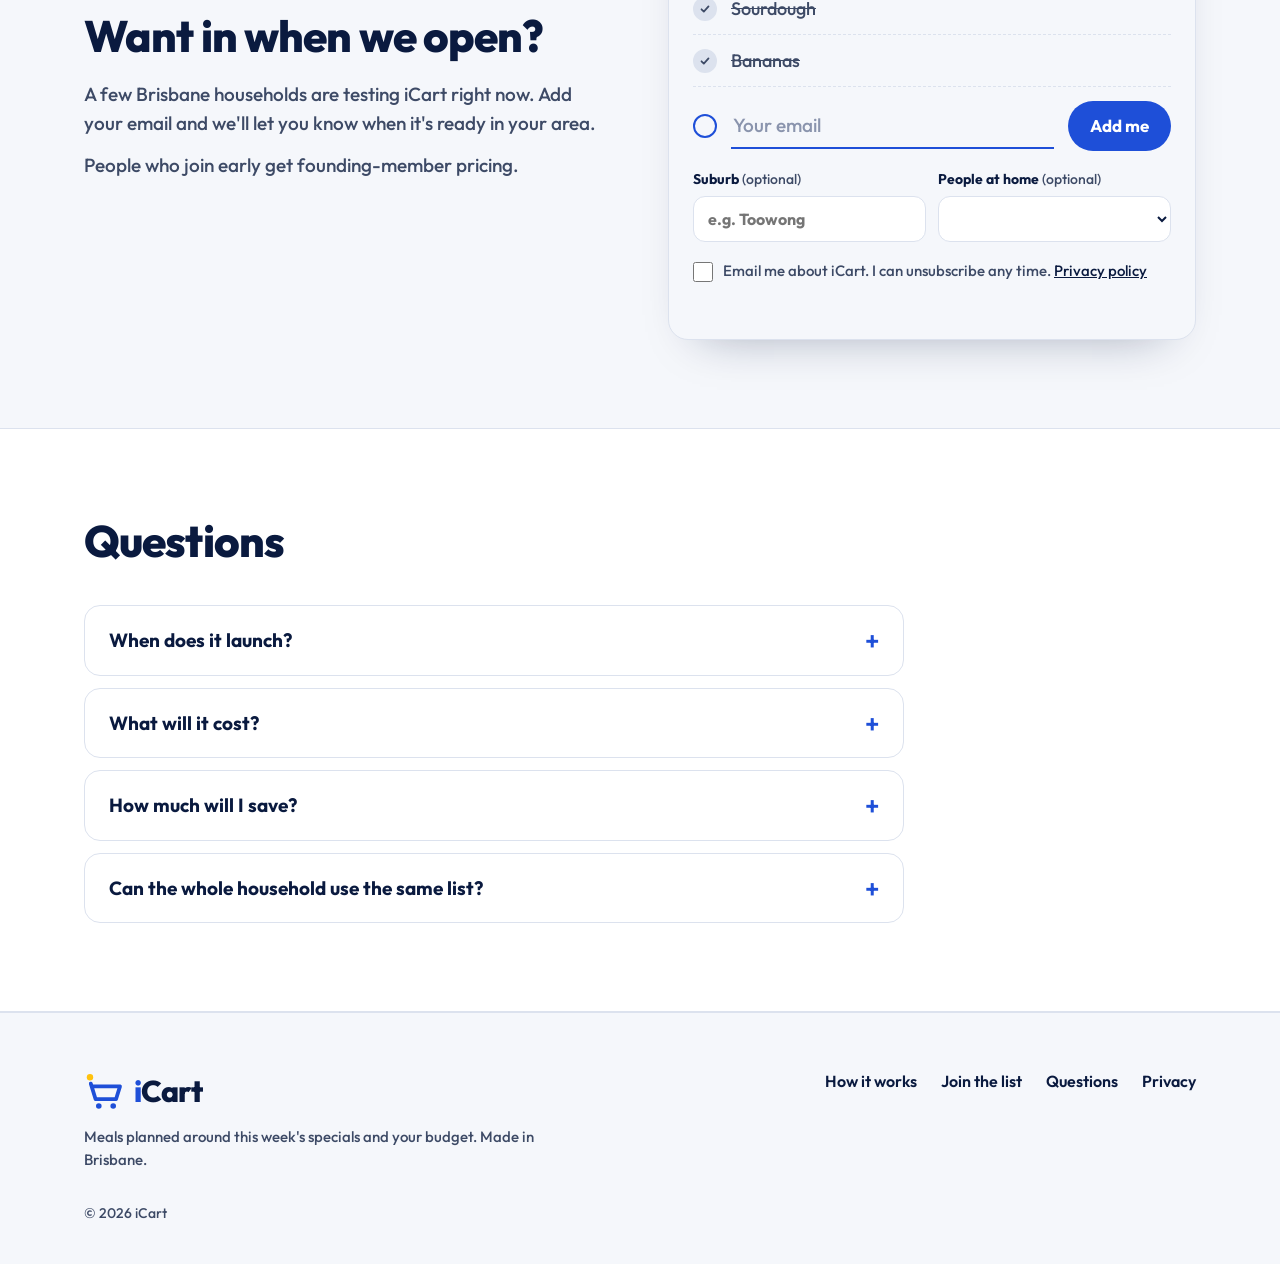
==== commit 9e90b369: "Show the iCart home screen in the hero; add example prices to the demo - Hero screenshot is now the " ====
--- a/index.html
+++ b/index.html
@@ -68,9 +68,9 @@
 
       <div>
         <div class="phone">
-          <img class="phone-shot" src="assets/app-meal-planner.jpg" width="390" height="844" alt="The iCart meal planner on a phone, showing Monday with overnight oats for breakfast, spaghetti bolognese for dinner and banana bread as a snack">
-        </div>
-        <p class="phone-caption">The iCart meal planner, with demo data.</p>
+          <img class="phone-shot" src="assets/app-home.jpg" width="390" height="844" alt="The iCart home screen on a phone: a $220 weekly budget with $128 priced so far, 10 items left to collect, and the household's shared shopping list">
+        </div>
+        <p class="phone-caption">The iCart home screen, with demo data.</p>
       </div>
     </div>
   </section>
@@ -113,7 +113,7 @@
   <section class="section section-alt" id="try" aria-labelledby="try-title">
     <div class="wrap">
       <h2 id="try-title" class="section-title">Have a go</h2>
-      <p class="lede try-lede">Pick a few meals and see the shopping list put itself together. Ingredients that turn up in more than one meal are added up for you.</p>
+      <p class="lede try-lede">Pick a few meals and see the shopping list put itself together. Ingredients that turn up in more than one meal are bought once, so you're not paying for a second pack of butter you don't need.</p>
       <div class="demo">
         <div class="demo-pick">
           <div class="demo-people">
@@ -135,7 +135,12 @@
             <span id="demo-summary" class="paper-count" aria-live="polite"></span>
           </div>
           <ul id="demo-items" class="demo-items"></ul>
-          <p class="demo-note">Example meals and amounts. Tap an item to tick it off.</p>
+          <dl class="demo-totals" id="demo-totals">
+            <div><dt>Estimated total</dt><dd id="demo-total"></dd></div>
+            <div><dt id="demo-per-label">Per meal</dt><dd id="demo-per"></dd></div>
+            <div class="demo-saving" id="demo-saving-row"><dt>Saved by planning together</dt><dd id="demo-saving"></dd></div>
+          </dl>
+          <p class="demo-note">Example meals, amounts and prices. Real prices change week to week. Tap an item to tick it off.</p>
         </div>
       </div>
     </div>
--- a/styles.css
+++ b/styles.css
@@ -19,6 +19,7 @@
 }
 
 *, *::before, *::after { box-sizing: border-box; }
+[hidden] { display: none !important; }
 
 html { scroll-behavior: smooth; -webkit-text-size-adjust: 100%; }
 
@@ -166,6 +167,16 @@
 .demo-items .empty { padding: 24px 0; color: var(--muted); }
 .demo-items li.new { animation: pop .35s ease-out; }
 @keyframes pop { from { background: rgba(30, 79, 216, .1); } to { background: transparent; } }
+.demo-items .price { min-width: 64px; text-align: right; font-weight: 700; font-variant-numeric: tabular-nums; }
+.demo-items input:checked ~ .price { color: var(--muted); }
+.demo-totals { margin: 16px 0 0; display: flex; flex-direction: column; gap: 6px; }
+.demo-totals div { display: flex; justify-content: space-between; align-items: baseline; gap: 12px; }
+.demo-totals dt { color: var(--muted); }
+.demo-totals dd { margin: 0; font-weight: 700; font-variant-numeric: tabular-nums; }
+.demo-totals div:first-child dt { color: var(--ink); font-weight: 700; }
+.demo-totals div:first-child dd { font-size: 28px; font-weight: 800; letter-spacing: -0.5px; }
+.demo-saving { background: var(--accent); color: var(--ink); border-radius: 12px; padding: 10px 14px; margin-top: 6px; }
+.demo-saving dt { color: var(--ink) !important; font-weight: 700; }
 .demo-note { font-size: 14px; color: var(--muted); margin-top: 14px; }
 
 /* Email */
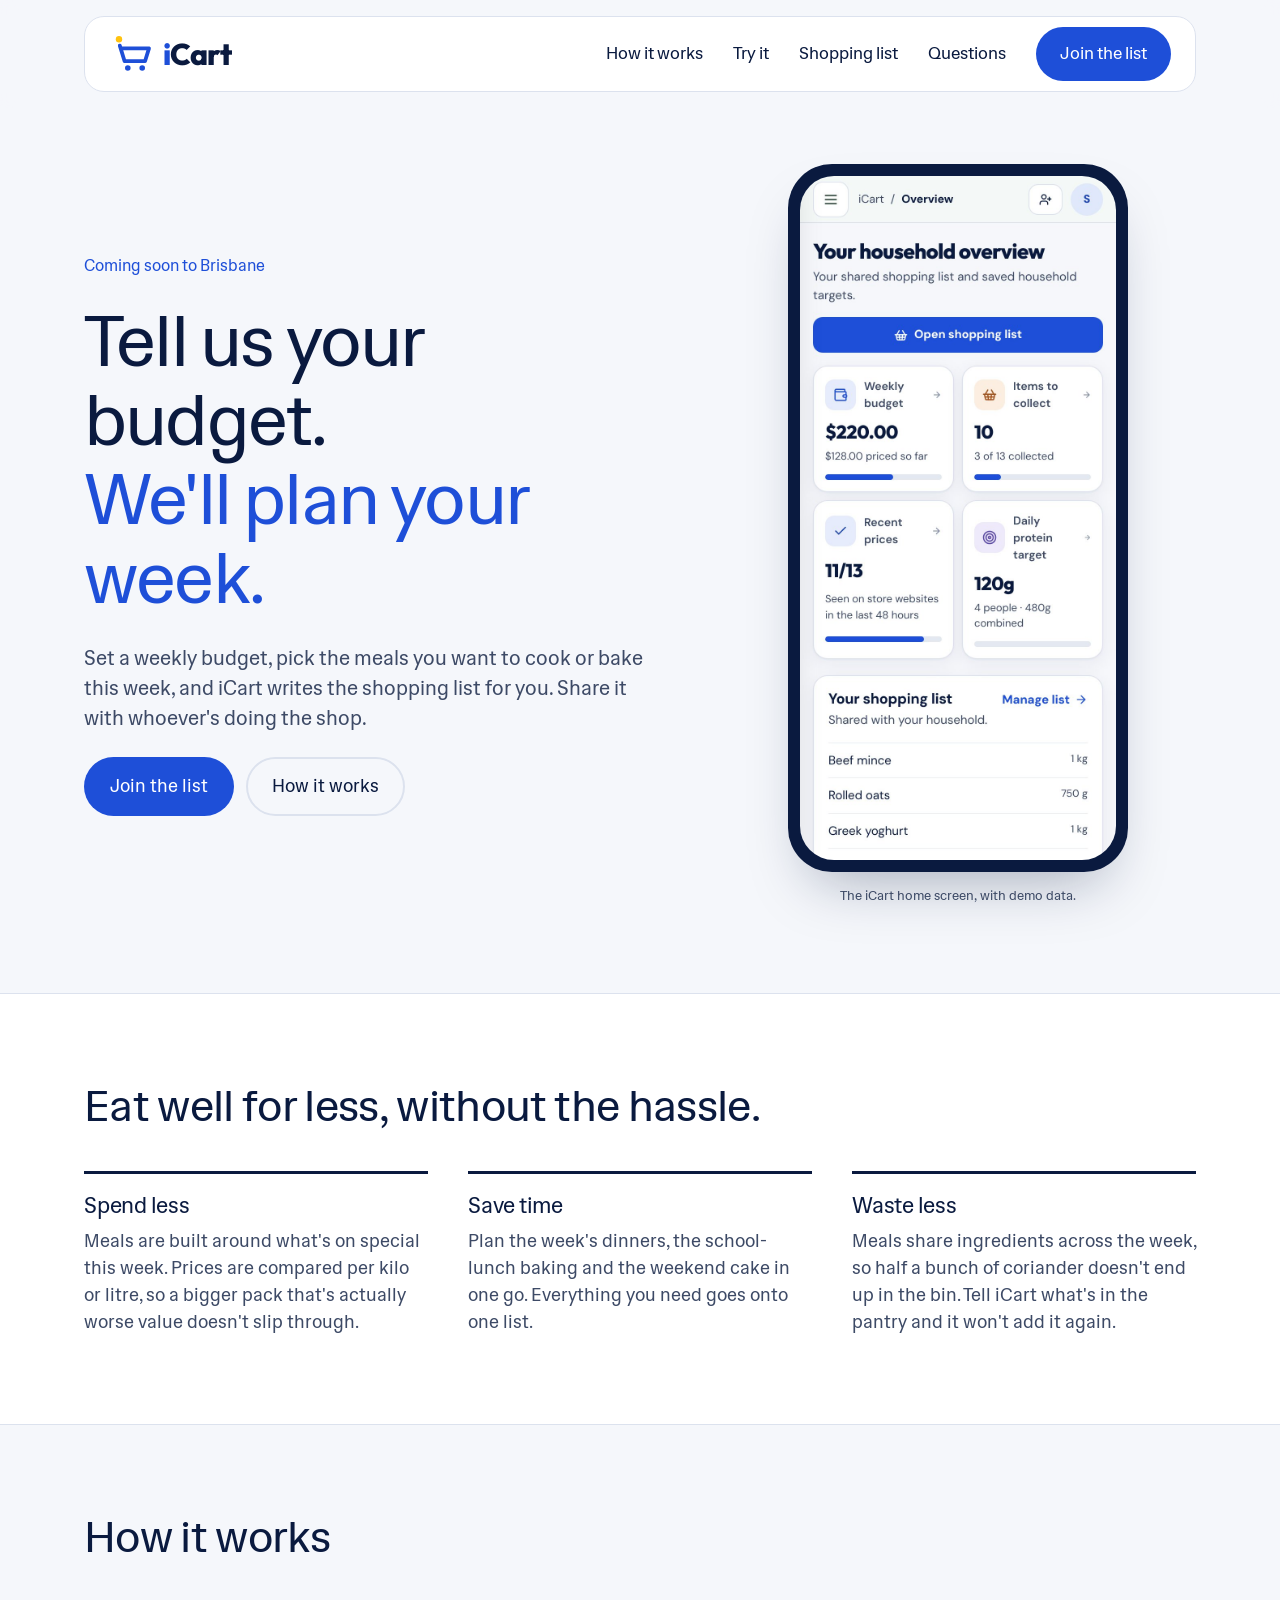
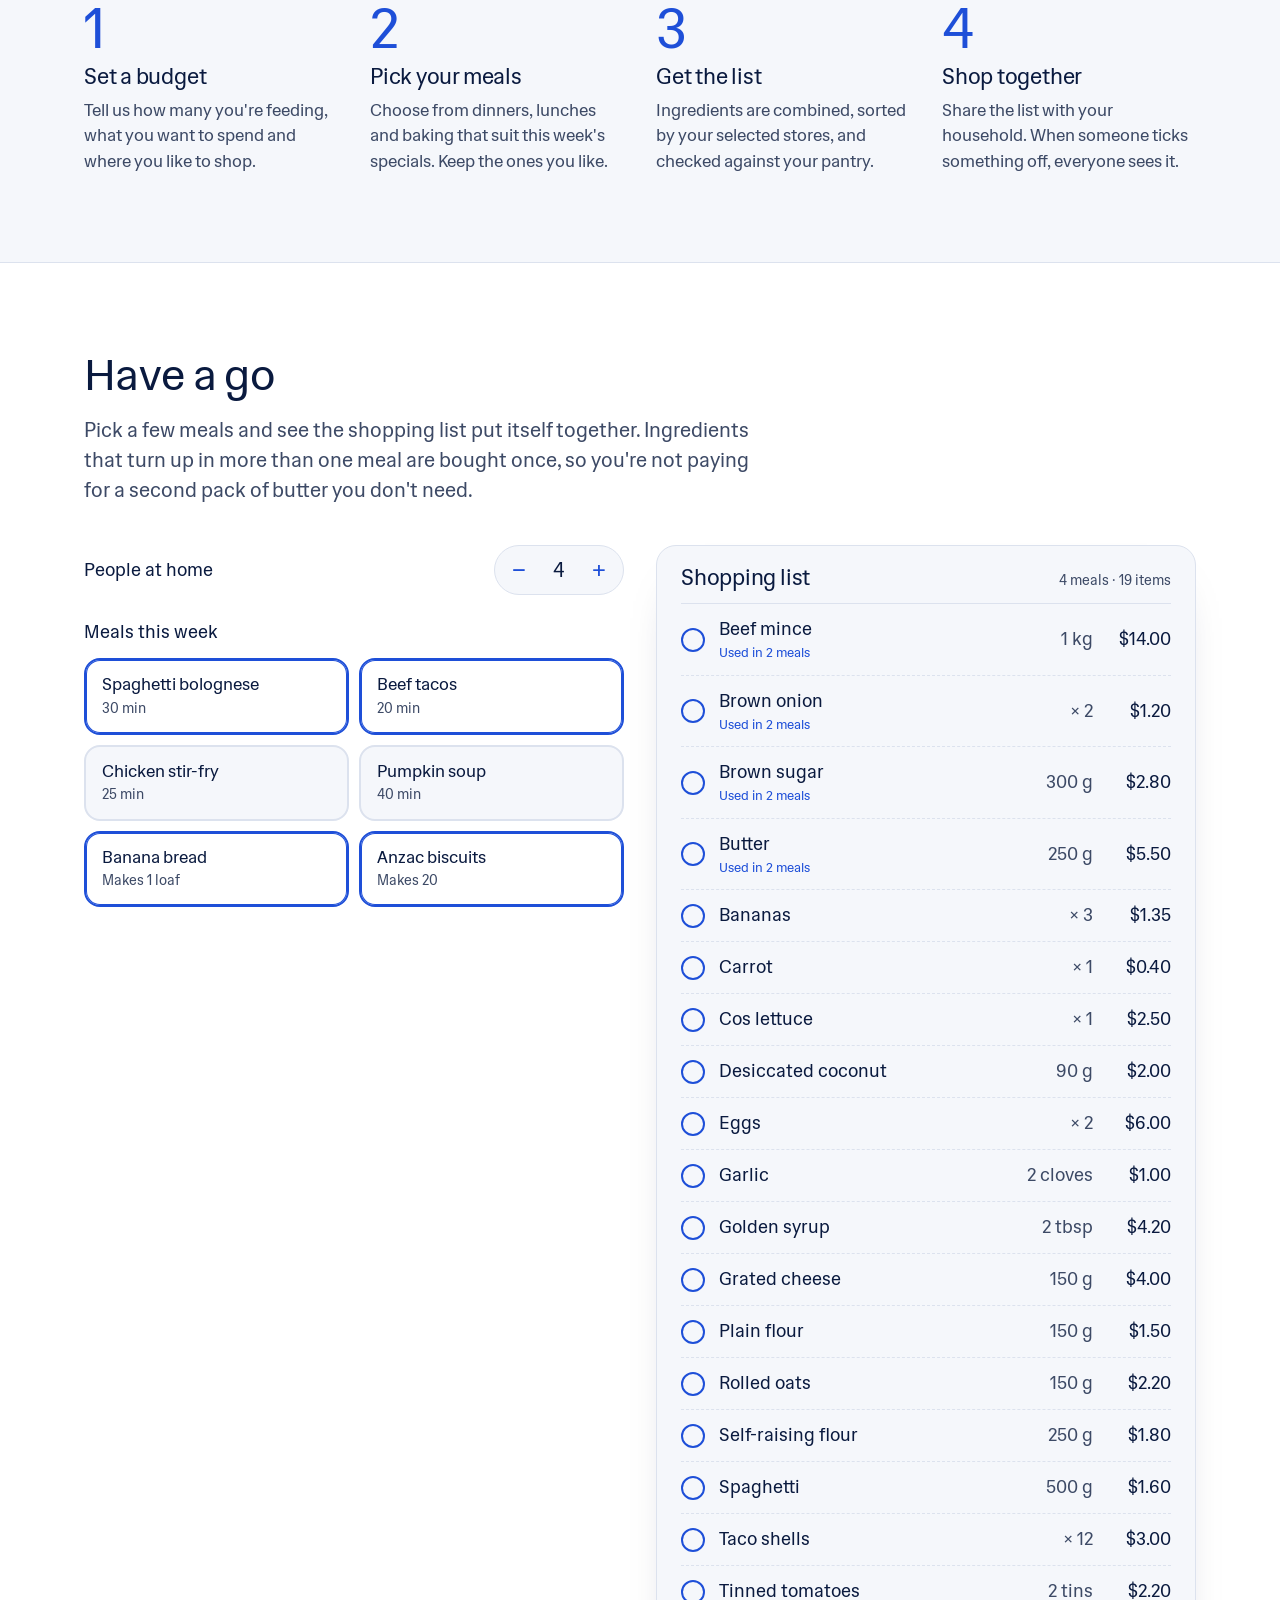
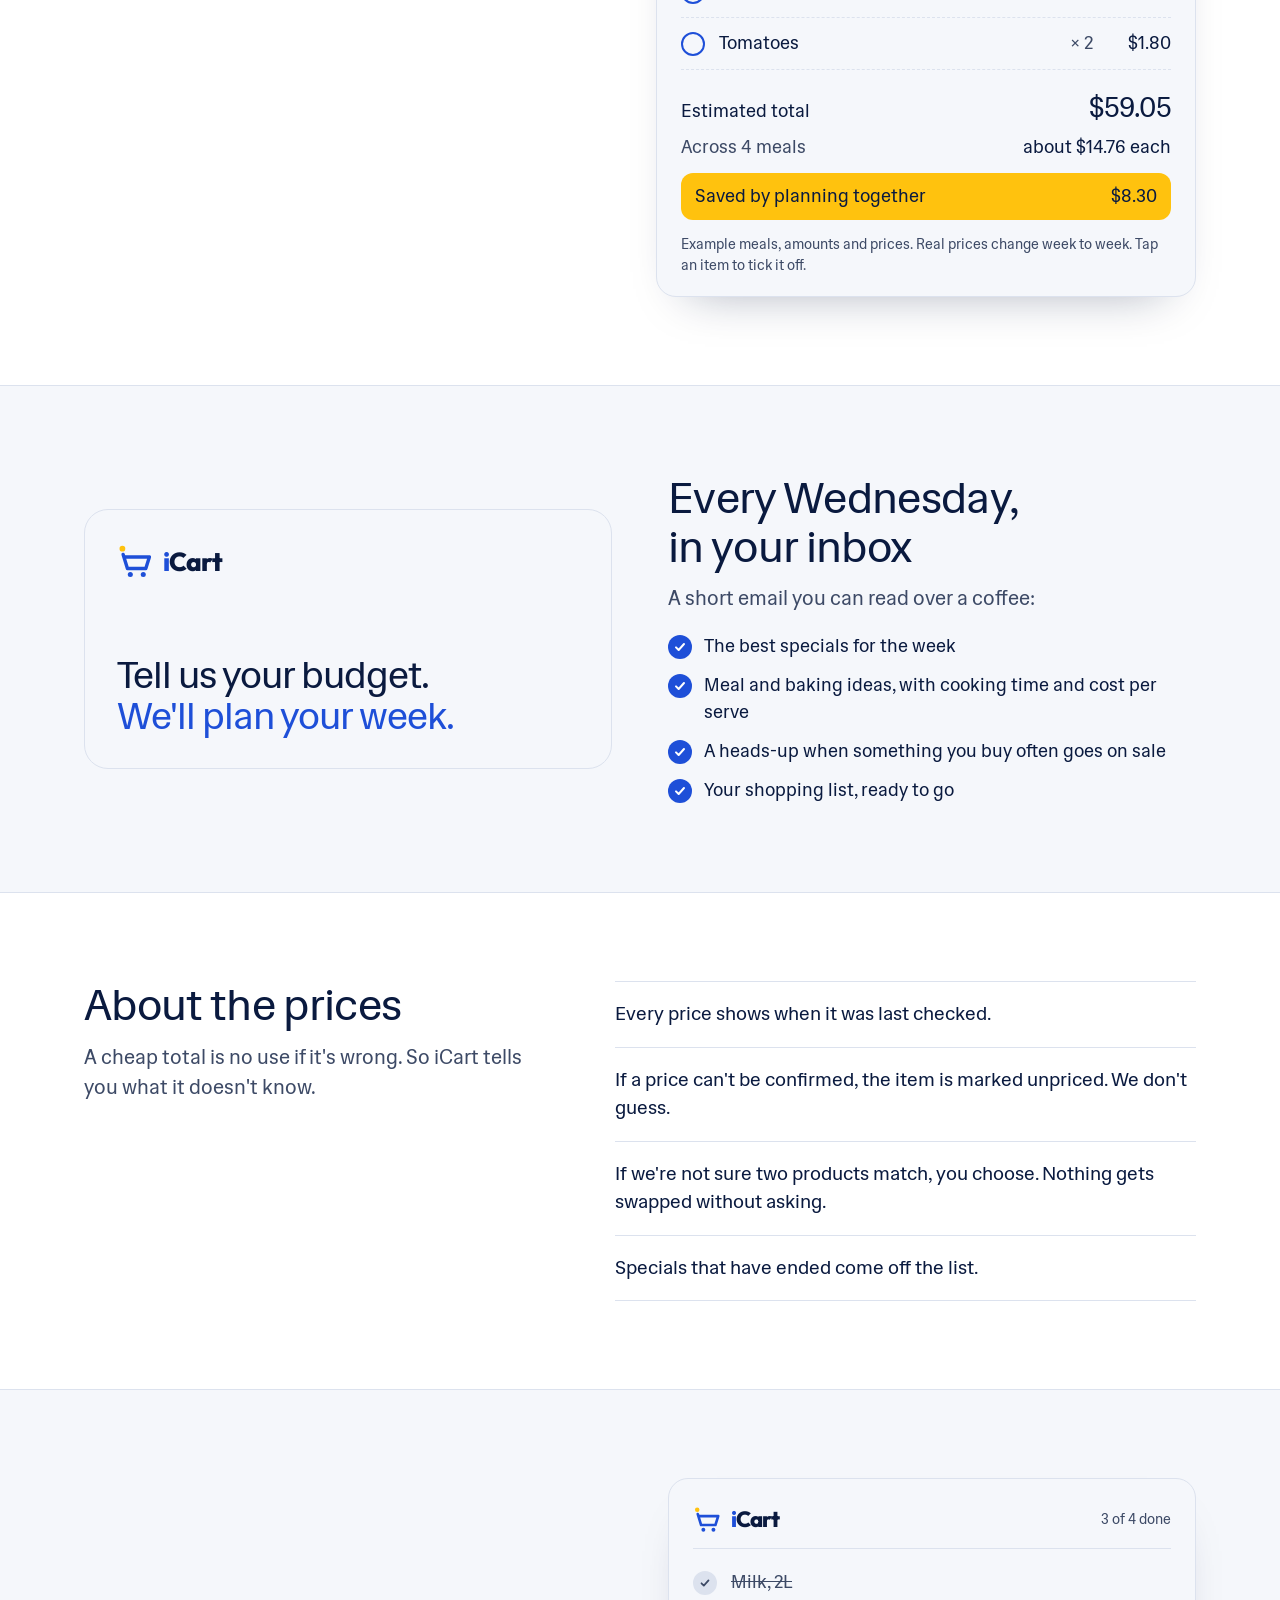
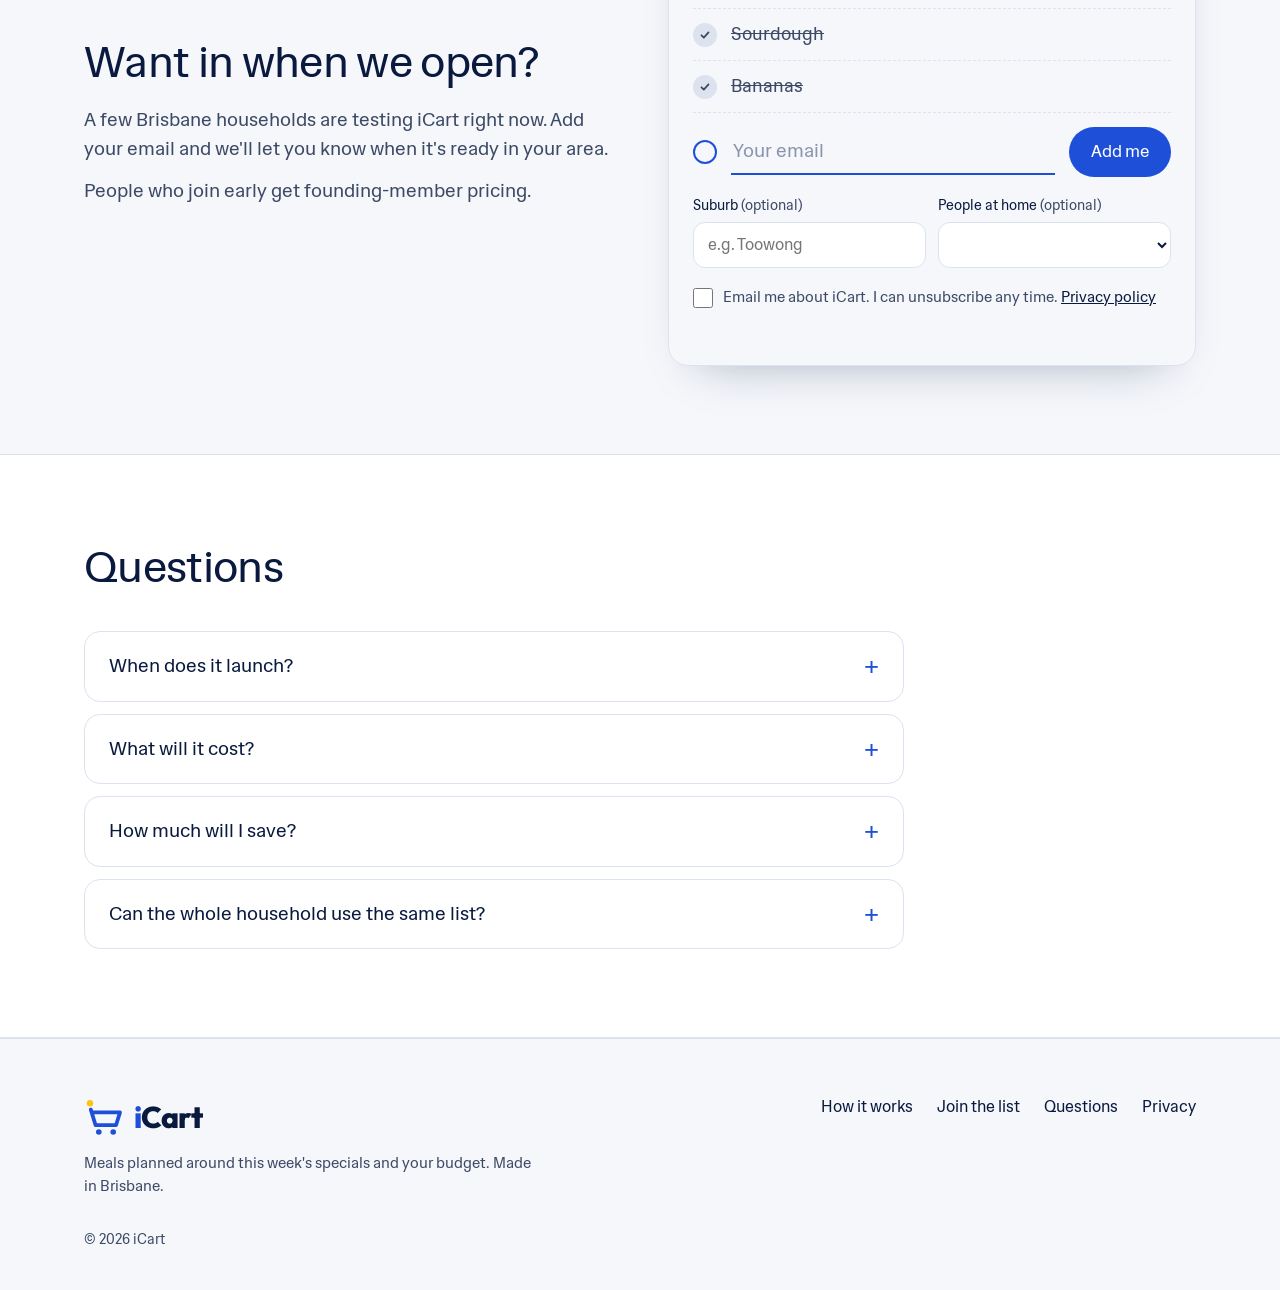
==== commit 5565eea1: "Switch site text to Hedvig Letters Sans Hedvig comes in one weight, so headings and buttons use it a" ====
--- a/index.html
+++ b/index.html
@@ -14,7 +14,7 @@
 <link rel="icon" href="assets/favicon.svg" type="image/svg+xml">
 <link rel="preconnect" href="https://fonts.googleapis.com">
 <link rel="preconnect" href="https://fonts.gstatic.com" crossorigin>
-<link rel="stylesheet" href="https://fonts.googleapis.com/css2?family=Outfit:wght@500;600;700;800&display=swap">
+<link rel="stylesheet" href="https://fonts.googleapis.com/css2?family=Hedvig+Letters+Sans&family=Outfit:wght@800&display=swap">
 <link rel="stylesheet" href="styles.css">
 </head>
 <body>
--- a/styles.css
+++ b/styles.css
@@ -15,7 +15,9 @@
   --radius-lg: 24px;
   --icon-radius: 42px;
   --max: 1160px;
-  --font: 'Outfit', system-ui, -apple-system, 'Segoe UI', sans-serif;
+  --font: 'Hedvig Letters Sans', system-ui, -apple-system, 'Segoe UI', sans-serif;
+  /* The wordmark keeps the logo's face; Hedvig only comes in one weight. */
+  --font-brand: 'Outfit', system-ui, sans-serif;
 }
 
 *, *::before, *::after { box-sizing: border-box; }
@@ -28,6 +30,7 @@
   background: var(--canvas);
   color: var(--ink);
   font-family: var(--font);
+  font-synthesis: none; /* never fake a bold Hedvig */
   font-weight: 500;
   font-size: 18px;
   line-height: 1.5;
@@ -49,8 +52,8 @@
 
 .wrap { width: 100%; max-width: var(--max); margin: 0 auto; padding: 0 24px; }
 
-h1, h2, h3 { margin: 0; line-height: 1.1; letter-spacing: -0.02em; font-weight: 800; }
-h1 { font-size: clamp(40px, 6vw, 68px); letter-spacing: -0.03em; }
+h1, h2, h3 { margin: 0; line-height: 1.1; letter-spacing: -0.015em; font-weight: 400; }
+h1 { font-size: clamp(42px, 6.4vw, 72px); letter-spacing: -0.025em; }
 h2 { font-size: clamp(30px, 4vw, 44px); }
 h3 { font-size: 22px; font-weight: 700; letter-spacing: -0.01em; }
 p { margin: 0; }
@@ -83,7 +86,7 @@
 }
 .wordmark { display: flex; align-items: center; gap: 10px; text-decoration: none; color: var(--ink); }
 .wordmark svg { width: 40px; height: 40px; }
-.wordmark span { font-size: 30px; font-weight: 800; letter-spacing: -1px; }
+.wordmark span { font-family: var(--font-brand); font-size: 30px; font-weight: 800; letter-spacing: -1px; }
 .wordmark span b { color: var(--brand); font-weight: 800; }
 .nav-links { display: flex; align-items: center; gap: 30px; font-size: 17px; font-weight: 600; }
 .nav-links a { text-decoration: none; }
@@ -119,7 +122,7 @@
 /* Steps: a real sequence, so the numbers stay */
 .steps { list-style: none; margin: 0; padding: 0; display: grid; grid-template-columns: repeat(4, 1fr); gap: 32px; counter-reset: step; }
 .steps li { counter-increment: step; display: flex; flex-direction: column; gap: 8px; }
-.steps li::before { content: counter(step); font-size: 56px; font-weight: 800; line-height: 1; color: var(--brand); letter-spacing: -2px; }
+.steps li::before { content: counter(step); font-size: 56px; font-weight: 800; line-height: 1; color: var(--brand); letter-spacing: -1px; }
 .steps p { color: var(--muted); font-size: 17px; }
 
 /* Interactive demo */
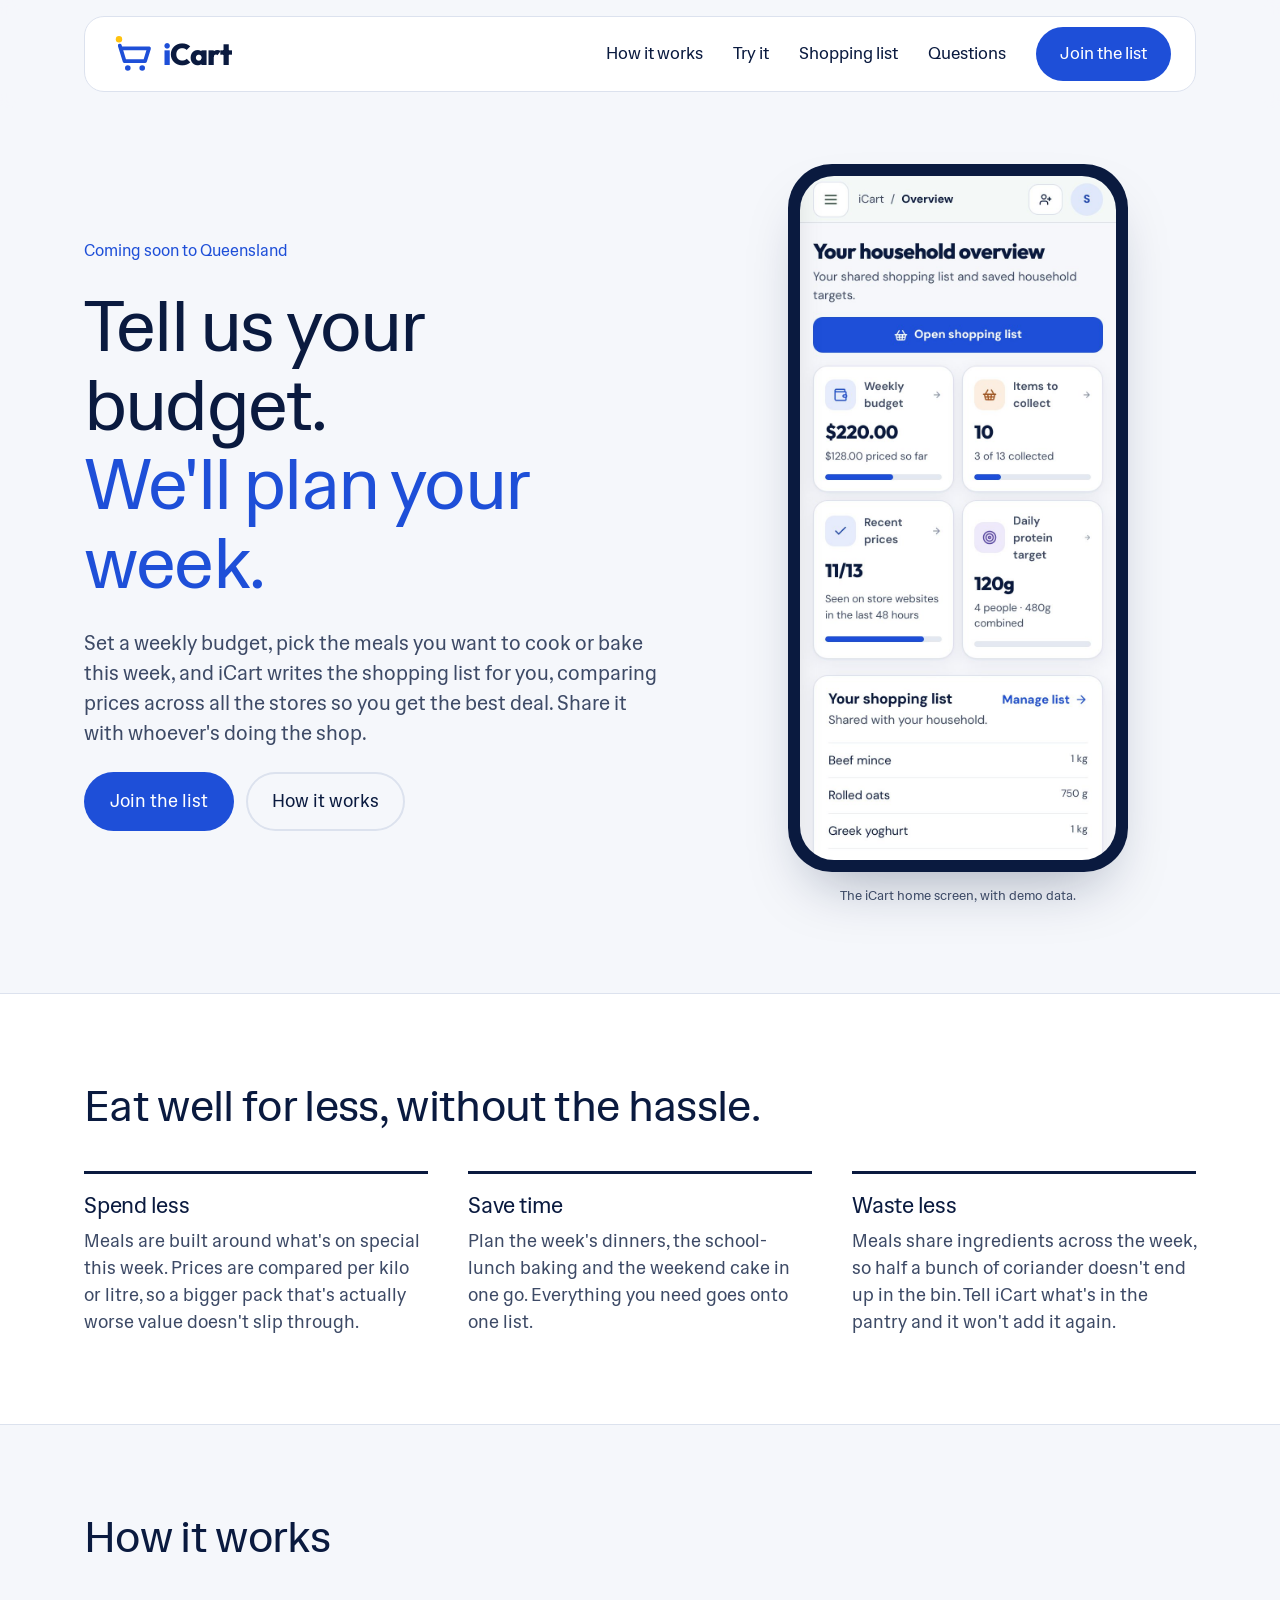
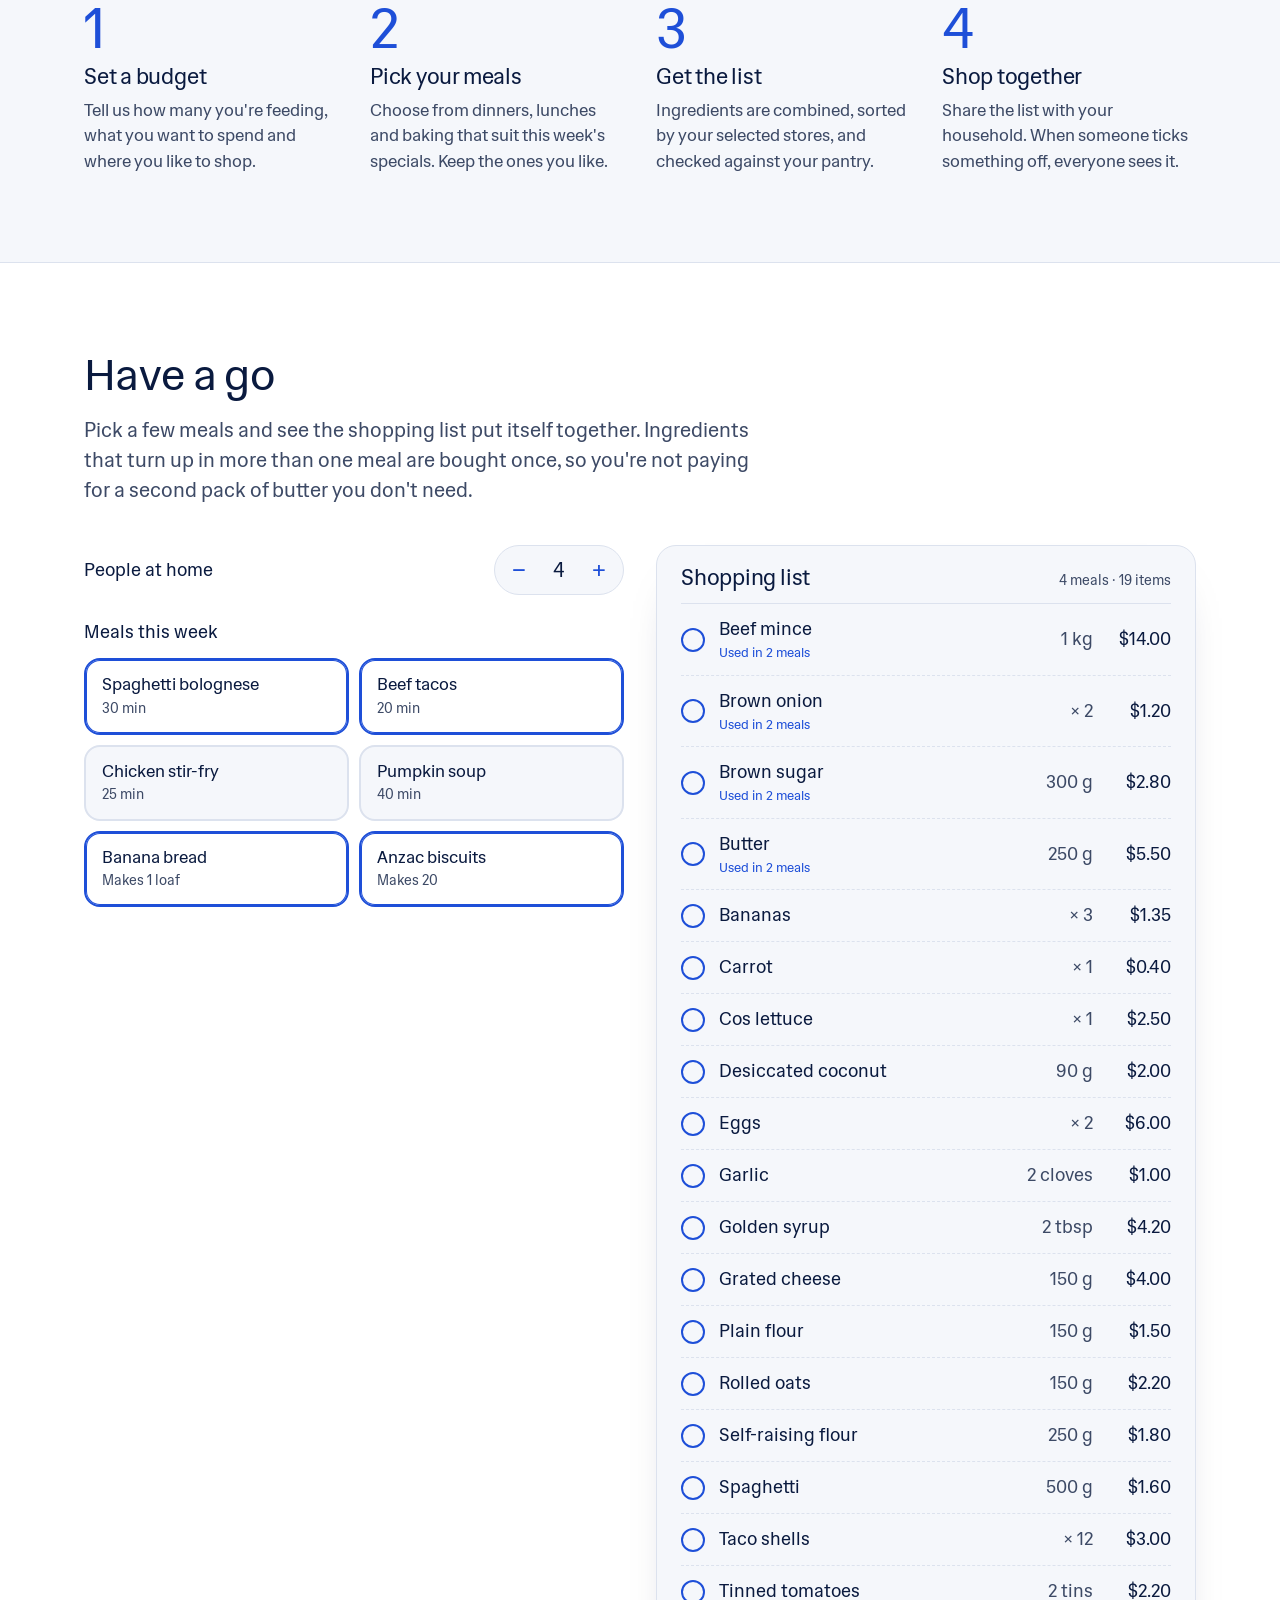
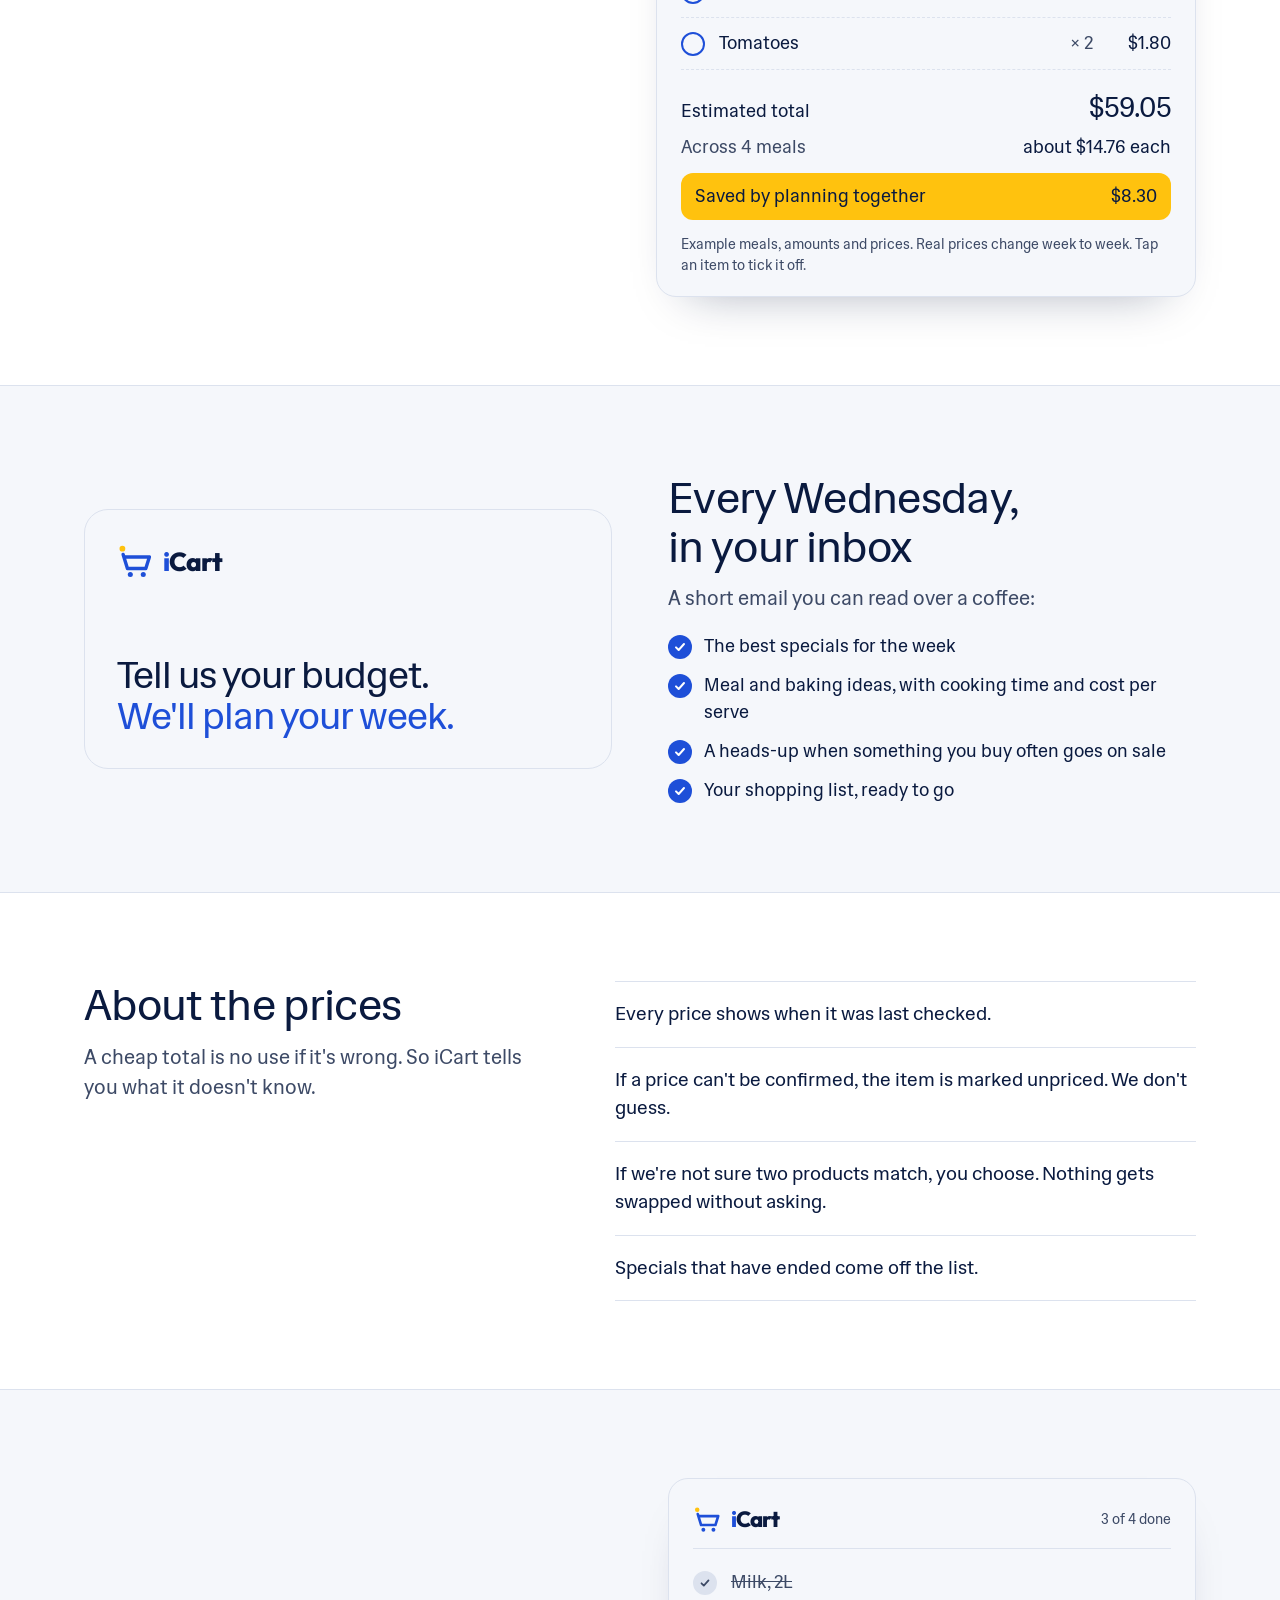
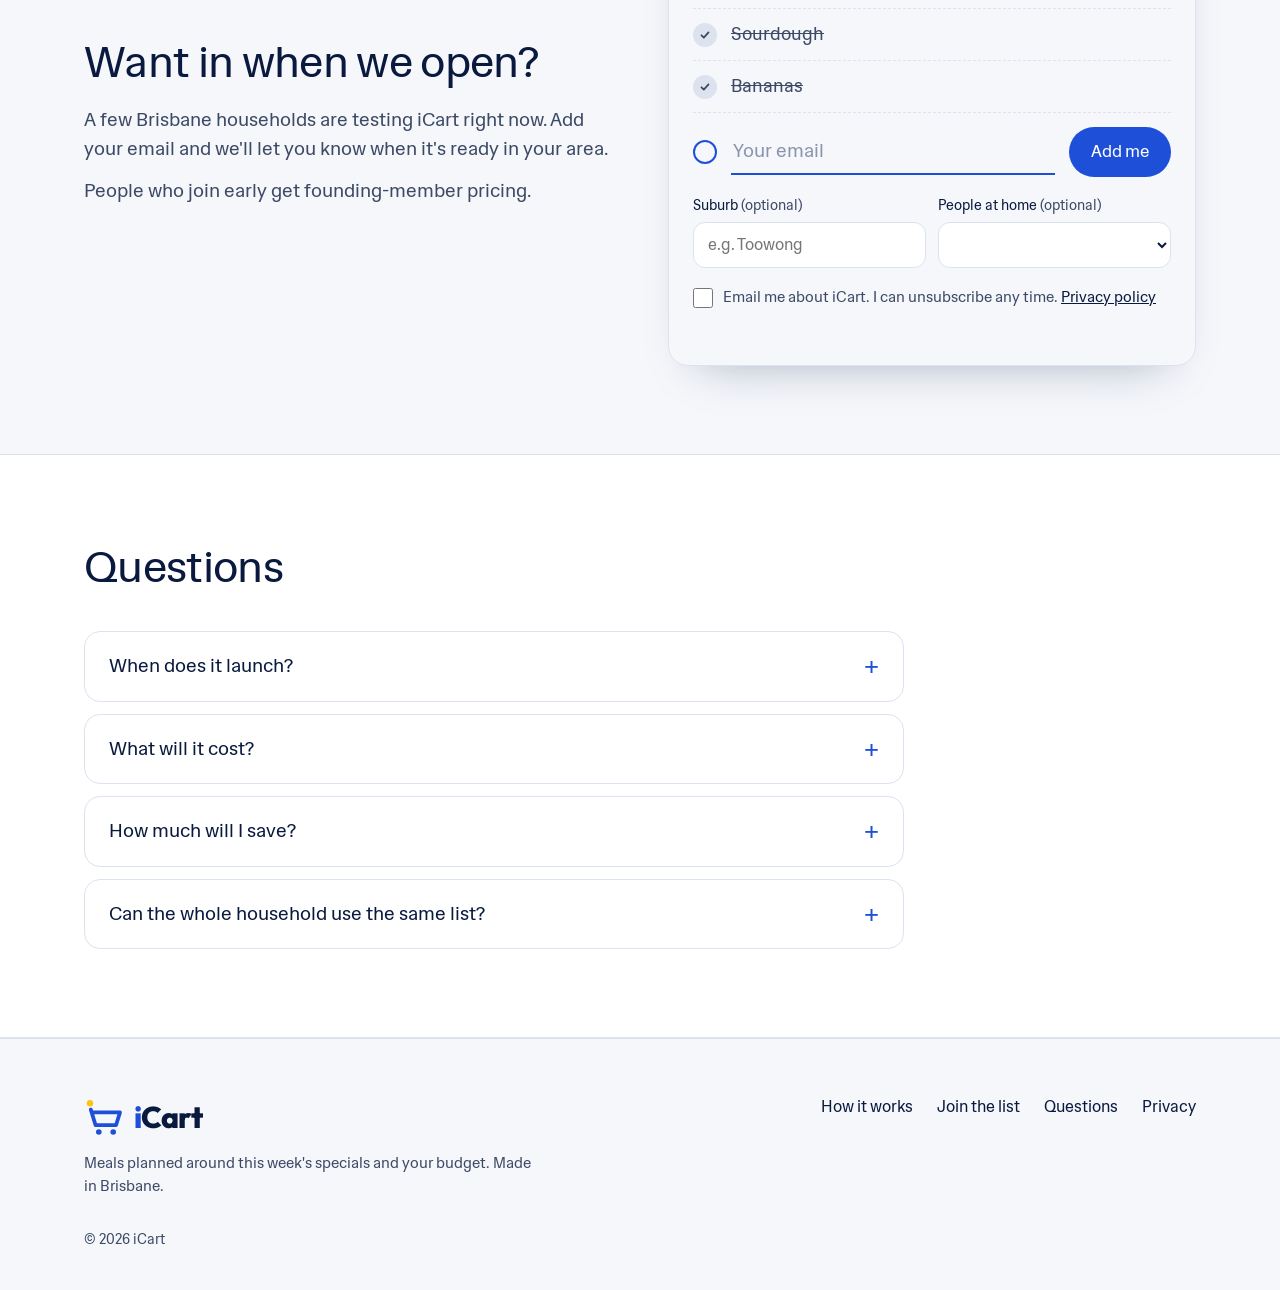
==== commit af8d58d7: "Say coming soon to Queensland and mention price comparison in hero Co-Authored-By: Claude Opus 5.5 <" ====
--- a/index.html
+++ b/index.html
@@ -4,12 +4,19 @@
 <meta charset="utf-8">
 <meta name="viewport" content="width=device-width, initial-scale=1">
 <title>iCart: Tell us your budget. We'll plan your week.</title>
-<meta name="description" content="Set a weekly budget, pick the meals you want to cook or bake, built around what's on special, and iCart writes the shopping list for you. Coming soon to Brisbane.">
+<meta name="description" content="Set a weekly budget, pick the meals you want to cook or bake, built around what's on special, and iCart writes the shopping list for you. Coming soon to Queensland.">
 <meta name="theme-color" content="#1E4FD8">
 <meta property="og:title" content="iCart: Tell us your budget. We'll plan your week.">
-<meta property="og:description" content="Meals planned around this week's specials and your budget, with one shared shopping list. Coming soon to Brisbane.">
+<meta property="og:description" content="Meals planned around this week's specials and your budget, with one shared shopping list. Coming soon to Queensland.">
 <meta property="og:type" content="website">
 <meta property="og:url" content="https://myicart.com.au/">
+<meta property="og:site_name" content="iCart">
+<meta property="og:locale" content="en_AU">
+<meta property="og:image" content="https://myicart.com.au/assets/og-image.png">
+<meta property="og:image:width" content="1200">
+<meta property="og:image:height" content="630">
+<meta property="og:image:alt" content="iCart: Tell us your budget. We'll plan your week. Shown beside the iCart home screen on a phone.">
+<meta name="twitter:card" content="summary_large_image">
 <link rel="canonical" href="https://myicart.com.au/">
 <link rel="icon" href="assets/favicon.svg" type="image/svg+xml">
 <link rel="preconnect" href="https://fonts.googleapis.com">
@@ -57,9 +64,9 @@
   <section class="hero" id="top">
     <div class="wrap hero-grid">
       <div class="hero-copy">
-        <p class="kicker">Coming soon to Brisbane</p>
+        <p class="kicker">Coming soon to Queensland</p>
         <h1>Tell us your budget.<br><span class="blue">We'll plan your week.</span></h1>
-        <p class="lede">Set a weekly budget, pick the meals you want to cook or bake this week, and iCart writes the shopping list for you. Share it with whoever's doing the shop.</p>
+        <p class="lede">Set a weekly budget, pick the meals you want to cook or bake this week, and iCart writes the shopping list for you, comparing prices across all the stores so you get the best deal. Share it with whoever's doing the shop.</p>
         <div class="hero-actions">
           <a class="btn btn-primary" href="#join">Join the list</a>
           <a class="btn btn-ghost" href="#how">How it works</a>
@@ -221,7 +228,8 @@
             </select>
           </label>
         </div>
-        <input class="hp" type="text" name="company" tabindex="-1" autocomplete="off" aria-hidden="true">
+        <input class="hp" type="text" name="_gotcha" tabindex="-1" autocomplete="off" aria-hidden="true">
+        <input type="hidden" name="_subject" value="New iCart early-access sign-up">
         <label class="consent" for="signup-consent">
           <input id="signup-consent" type="checkbox" name="consent" required>
           <span>Email me about iCart. I can unsubscribe any time. <a href="privacy.html">Privacy policy</a></span>
--- a/styles.css
+++ b/styles.css
@@ -317,3 +317,10 @@
   html { scroll-behavior: auto; }
   .demo-items li.new { animation: none; }
 }
+
+/* 404 */
+.not-found { display: grid; grid-template-columns: 1.2fr .8fr; gap: 56px; align-items: center; padding-top: 48px; padding-bottom: 96px; }
+.not-found-copy { display: flex; flex-direction: column; gap: 20px; }
+.not-found-copy h1 { font-size: clamp(40px, 5.6vw, 64px); }
+.not-found-list .missing { display: flex; align-items: center; gap: 14px; padding: 14px 0 4px; font-weight: 600; color: var(--ink); }
+@media (max-width: 860px) { .not-found { grid-template-columns: 1fr; gap: 40px; padding-top: 24px; } }
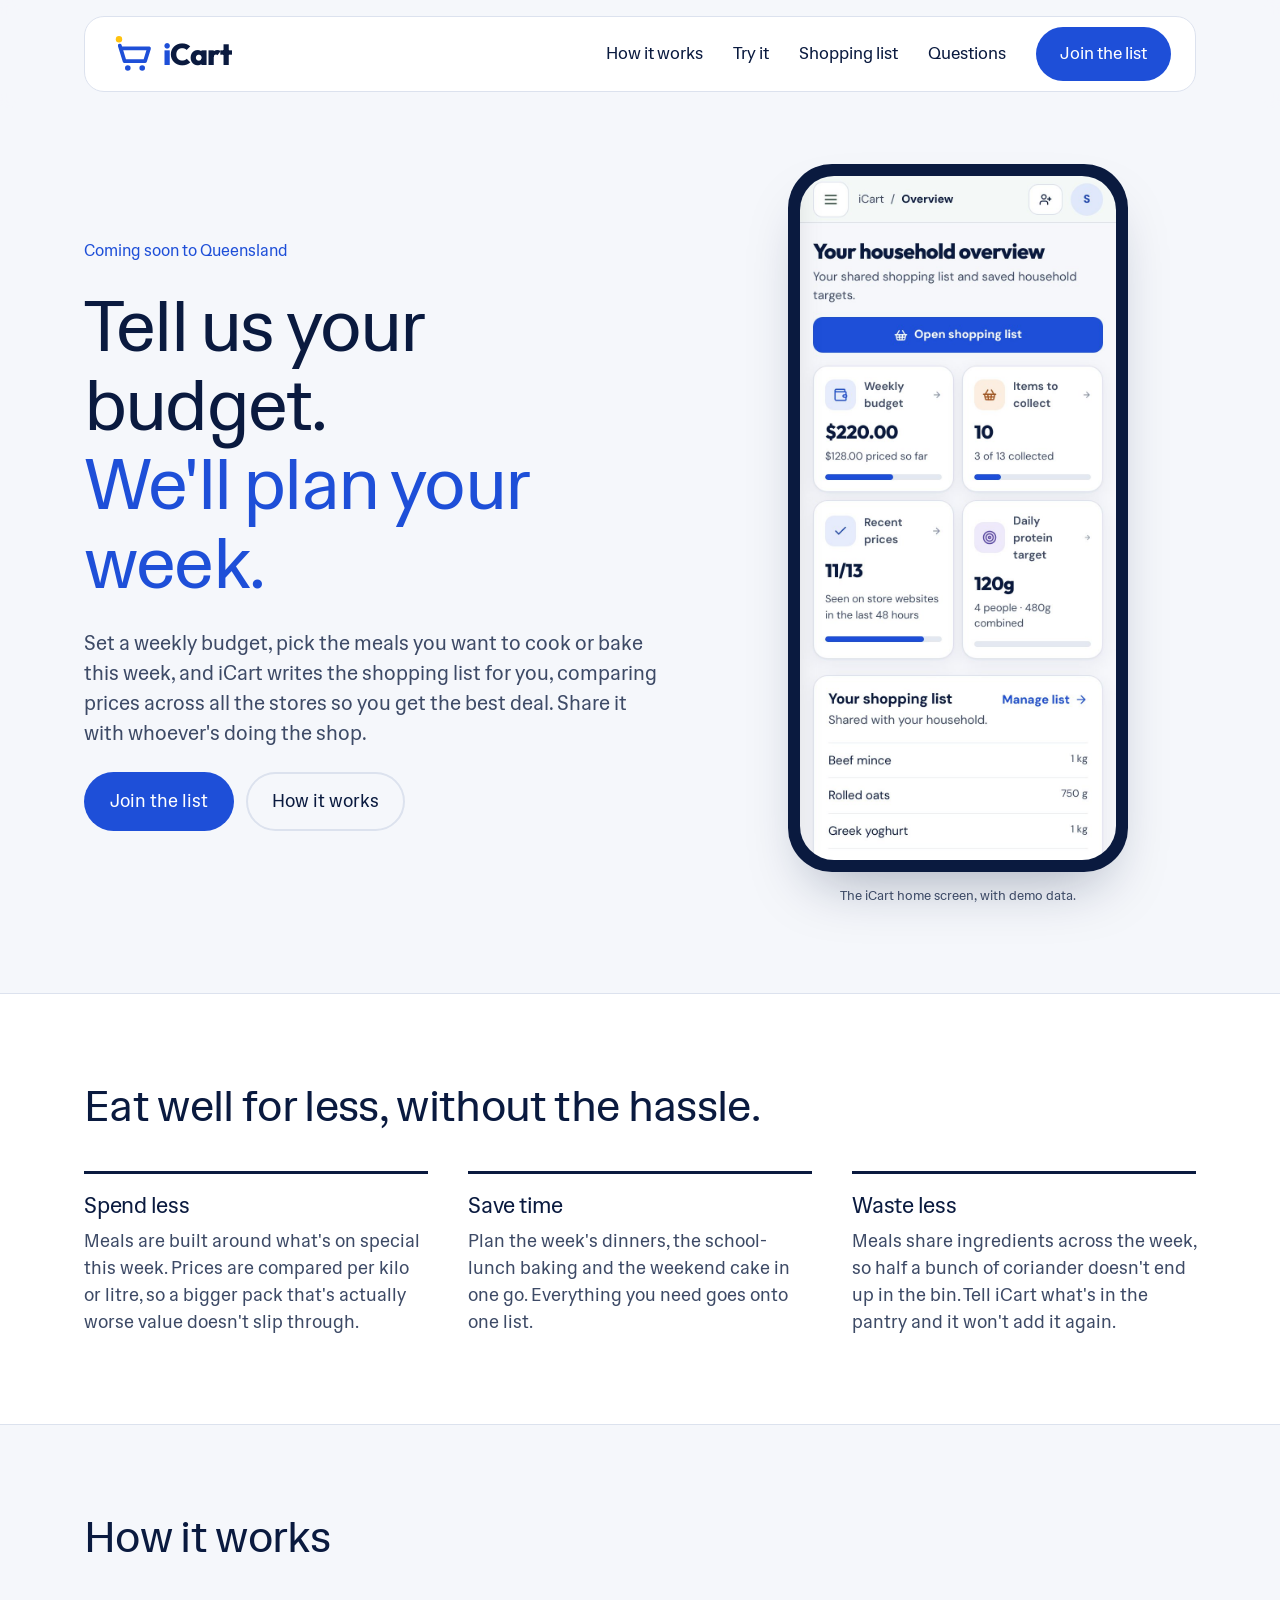
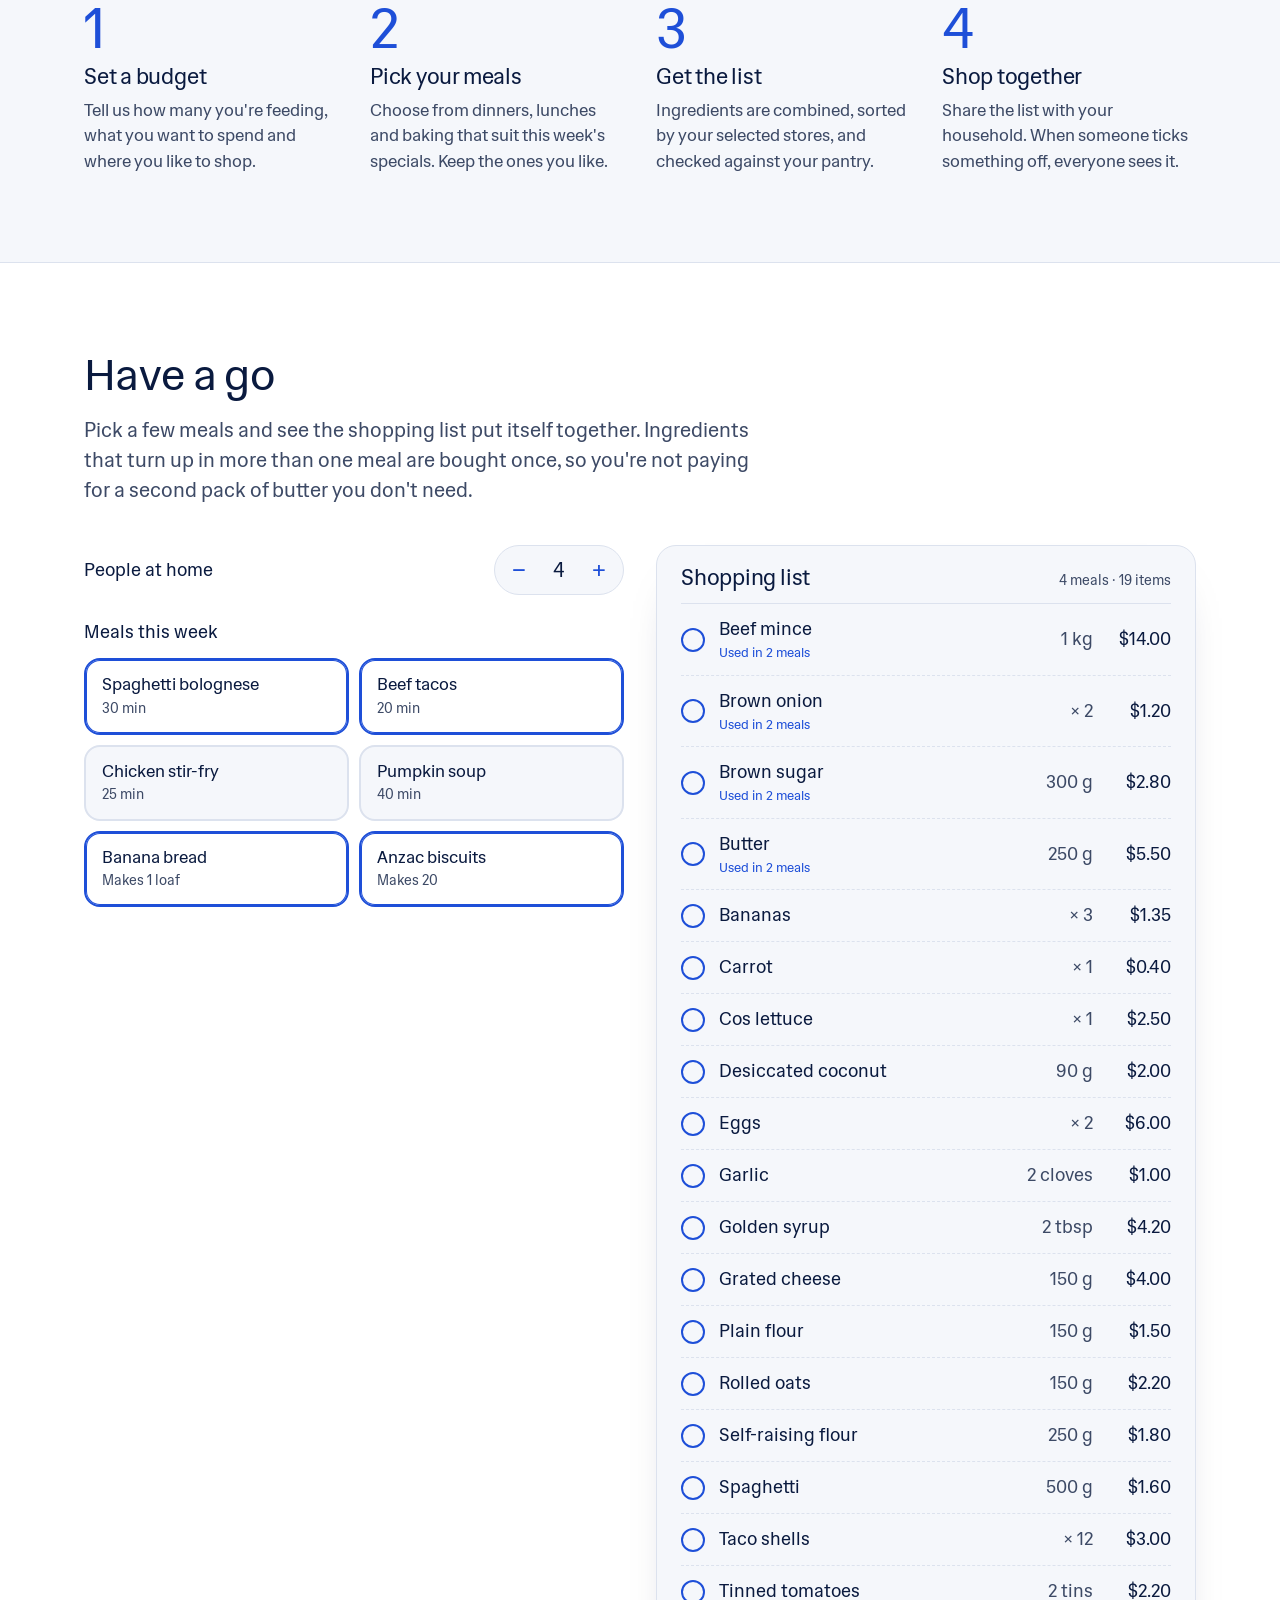
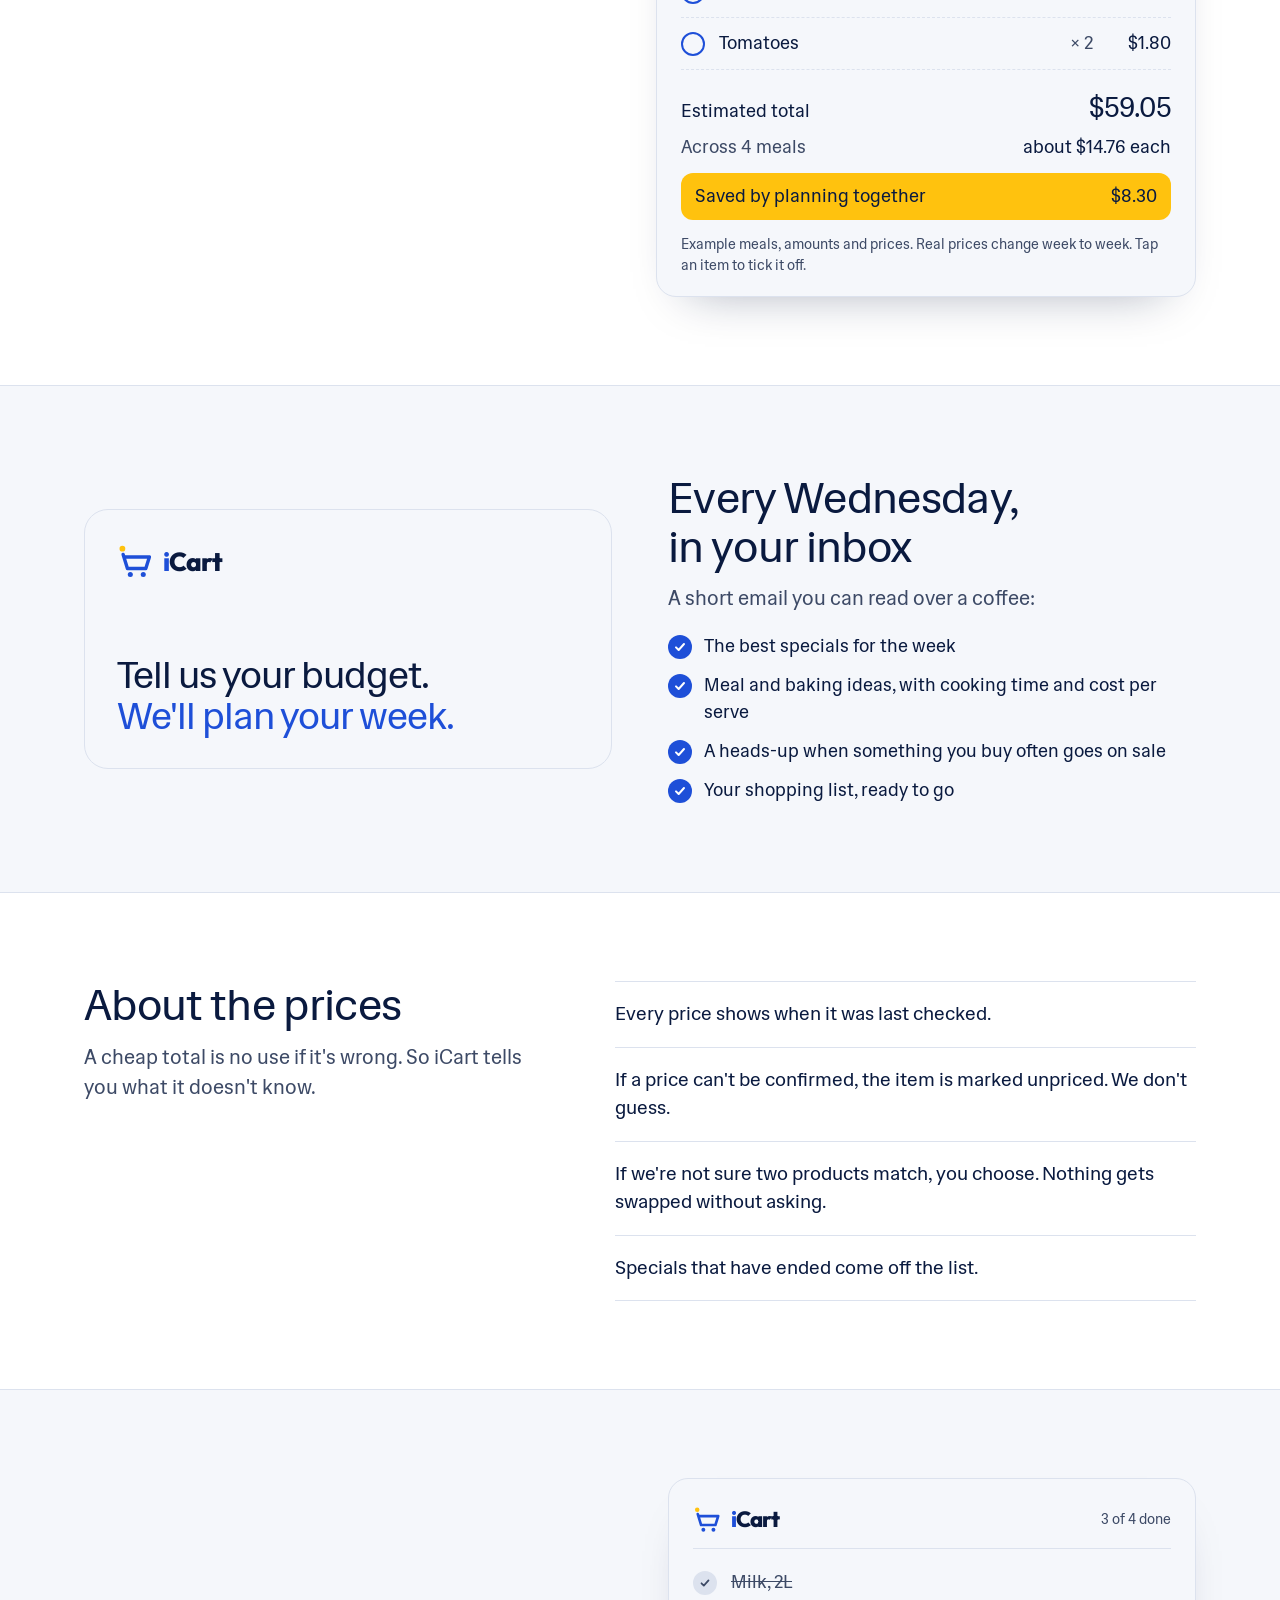
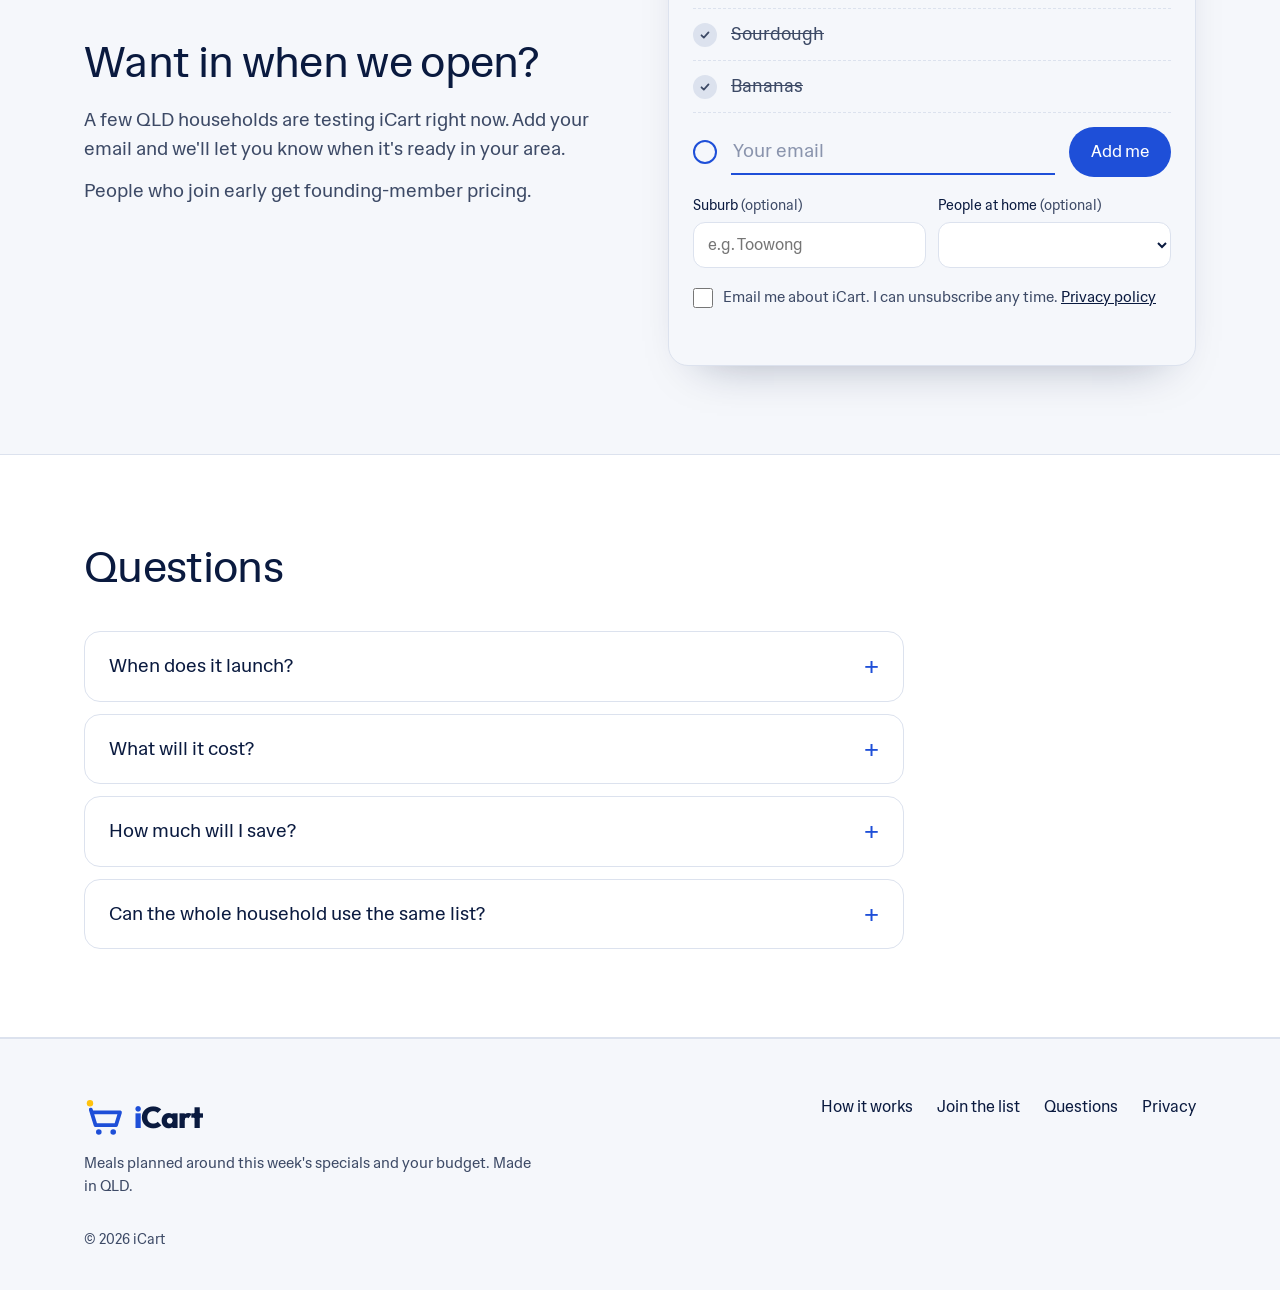
==== commit cf1c3e21: "Replace remaining Brisbane mentions with QLD Co-Authored-By: Claude Opus 5.5 <noreply@anthropic.com>" ====
--- a/index.html
+++ b/index.html
@@ -194,7 +194,7 @@
     <div class="wrap join">
       <div class="join-copy">
         <h2 id="join-title" class="section-title">Want in when we open?</h2>
-        <p>A few Brisbane households are testing iCart right now. Add your email and we'll let you know when it's ready in your area.</p>
+        <p>A few QLD households are testing iCart right now. Add your email and we'll let you know when it's ready in your area.</p>
         <p>People who join early get founding-member pricing.</p>
       </div>
 
@@ -246,7 +246,7 @@
       <div class="faq">
         <details>
           <summary>When does it launch?</summary>
-          <p>We're testing it with a few Brisbane households now. Everyone on the list hears from us before it opens.</p>
+          <p>We're testing it with a few QLD households now. Everyone on the list hears from us before it opens.</p>
         </details>
         <details>
           <summary>What will it cost?</summary>
@@ -271,7 +271,7 @@
     <div class="footer-grid">
       <div>
         <a class="wordmark" href="#top" aria-label="iCart home"><svg class="blue" aria-hidden="true"><use href="#mark"/></svg><span><b>i</b>Cart</span></a>
-        <p>Meals planned around this week's specials and your budget. Made in Brisbane.</p>
+        <p>Meals planned around this week's specials and your budget. Made in QLD.</p>
       </div>
       <nav class="footer-links" aria-label="Footer">
         <a href="#how">How it works</a>
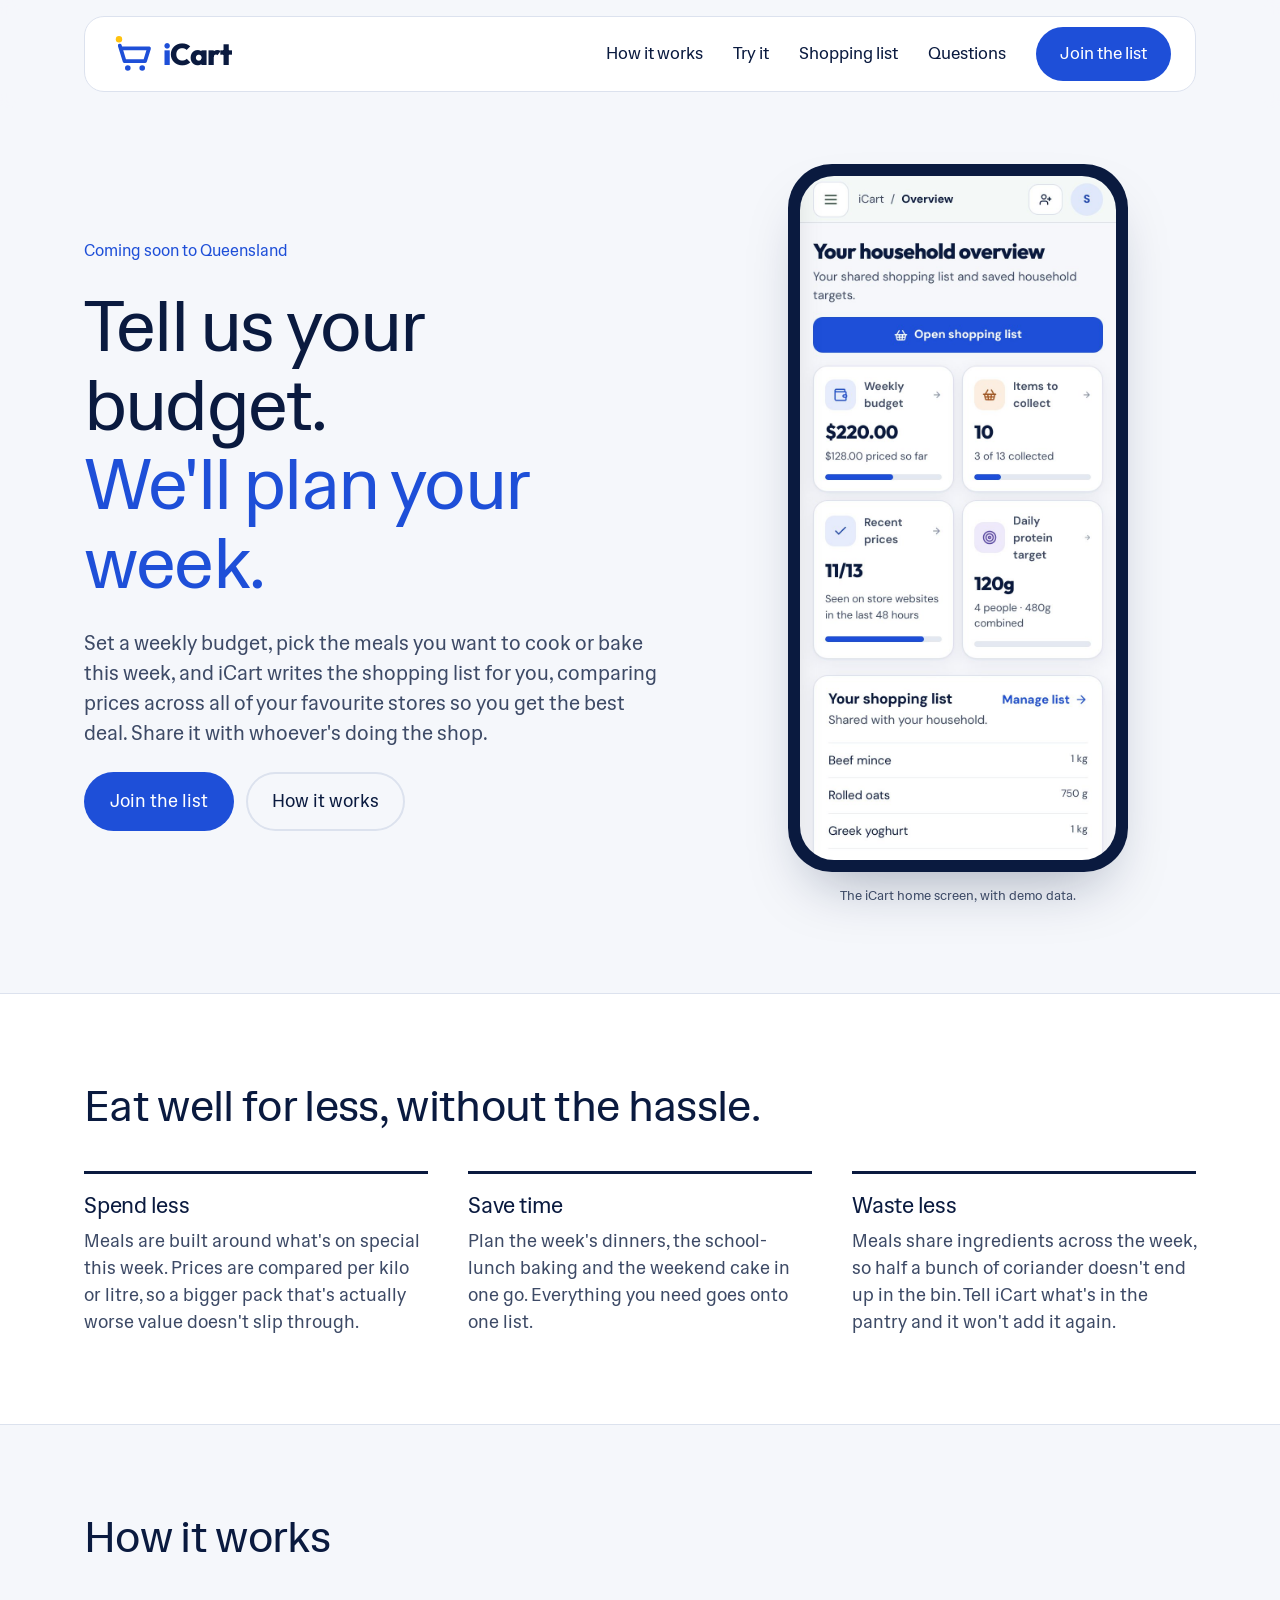
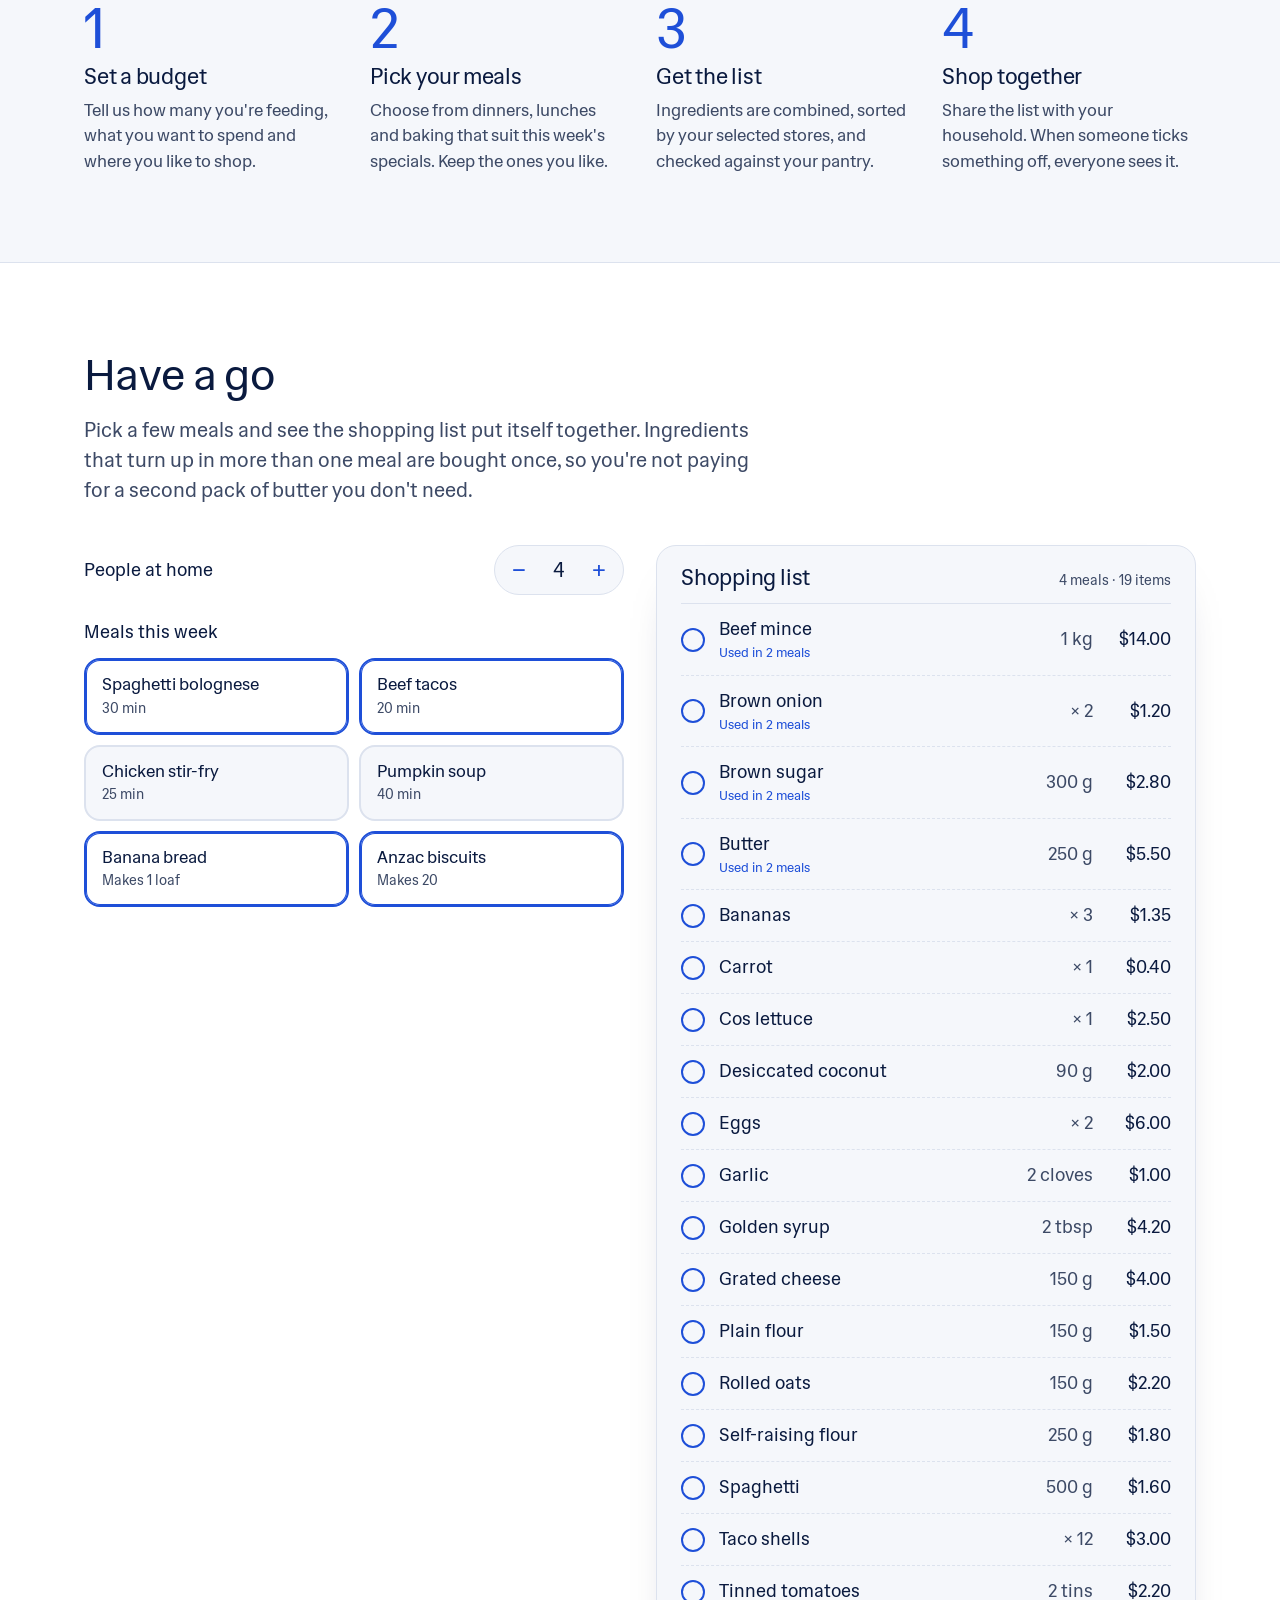
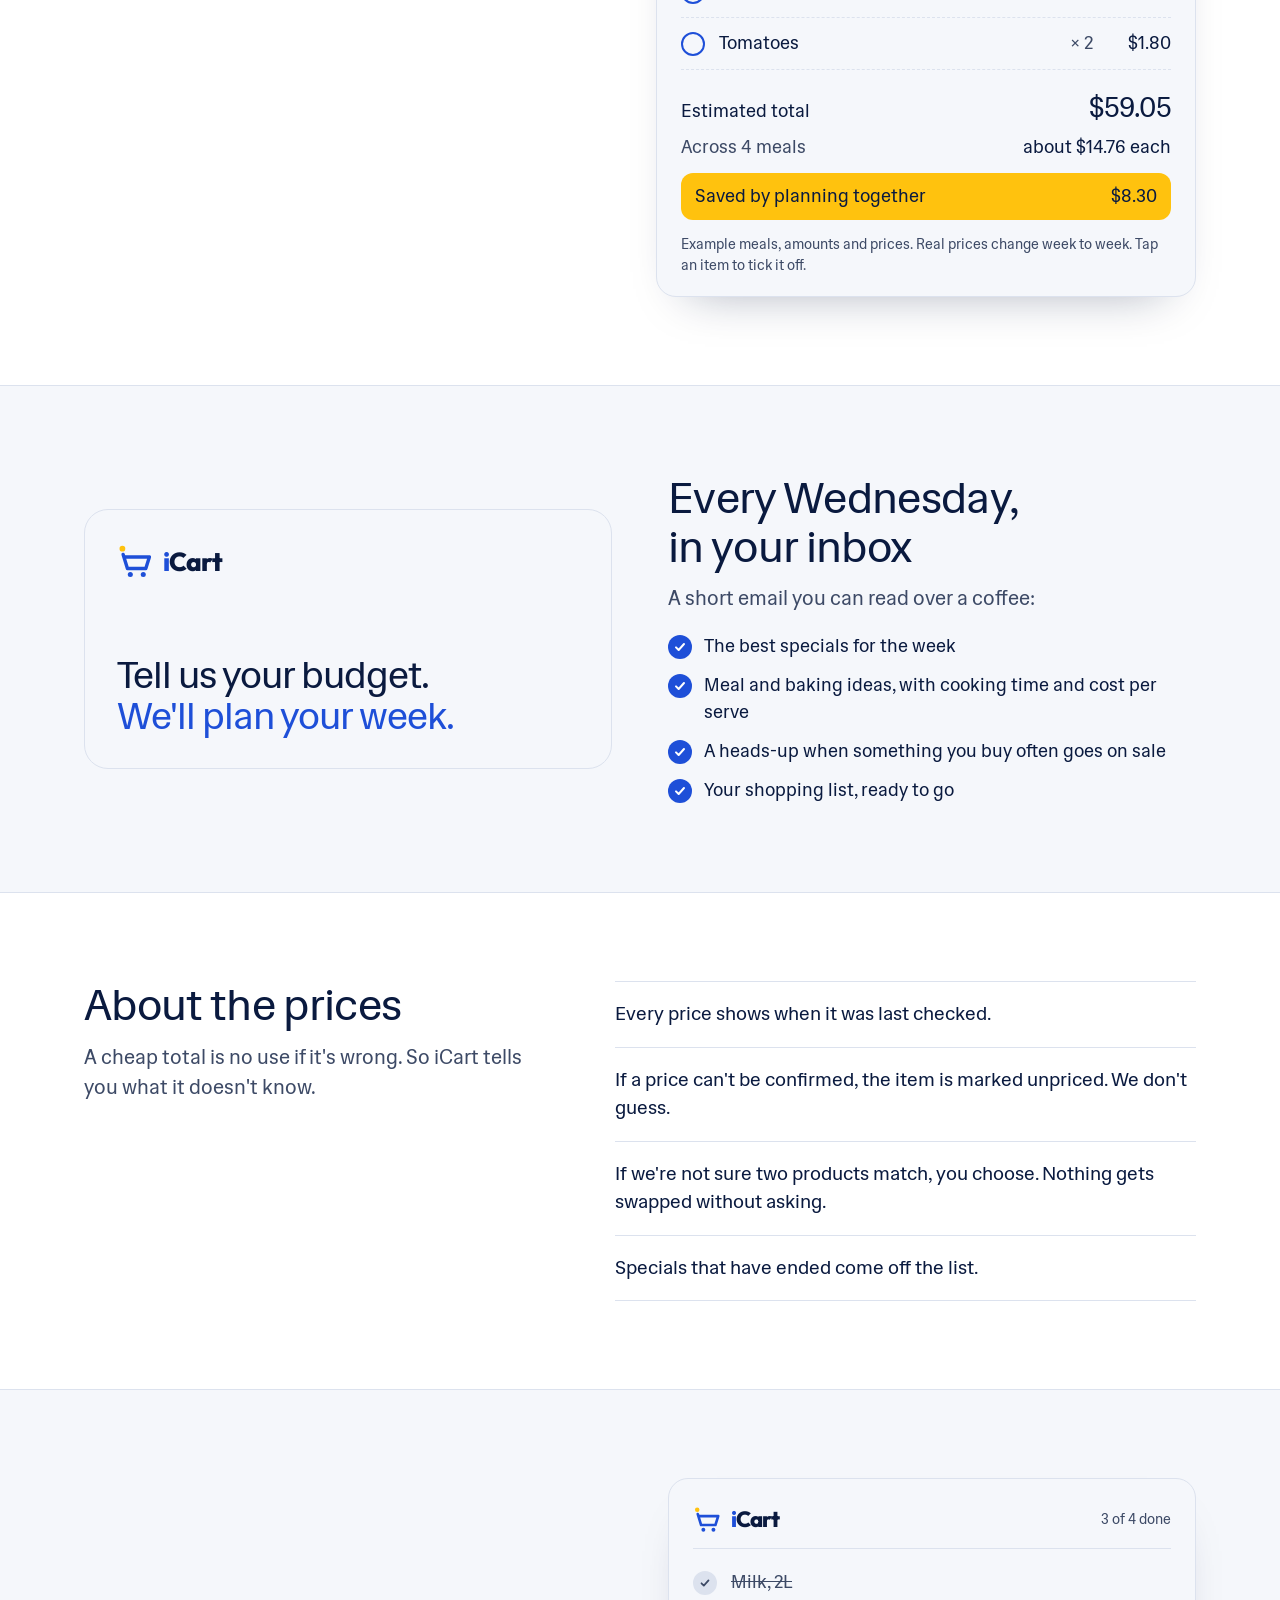
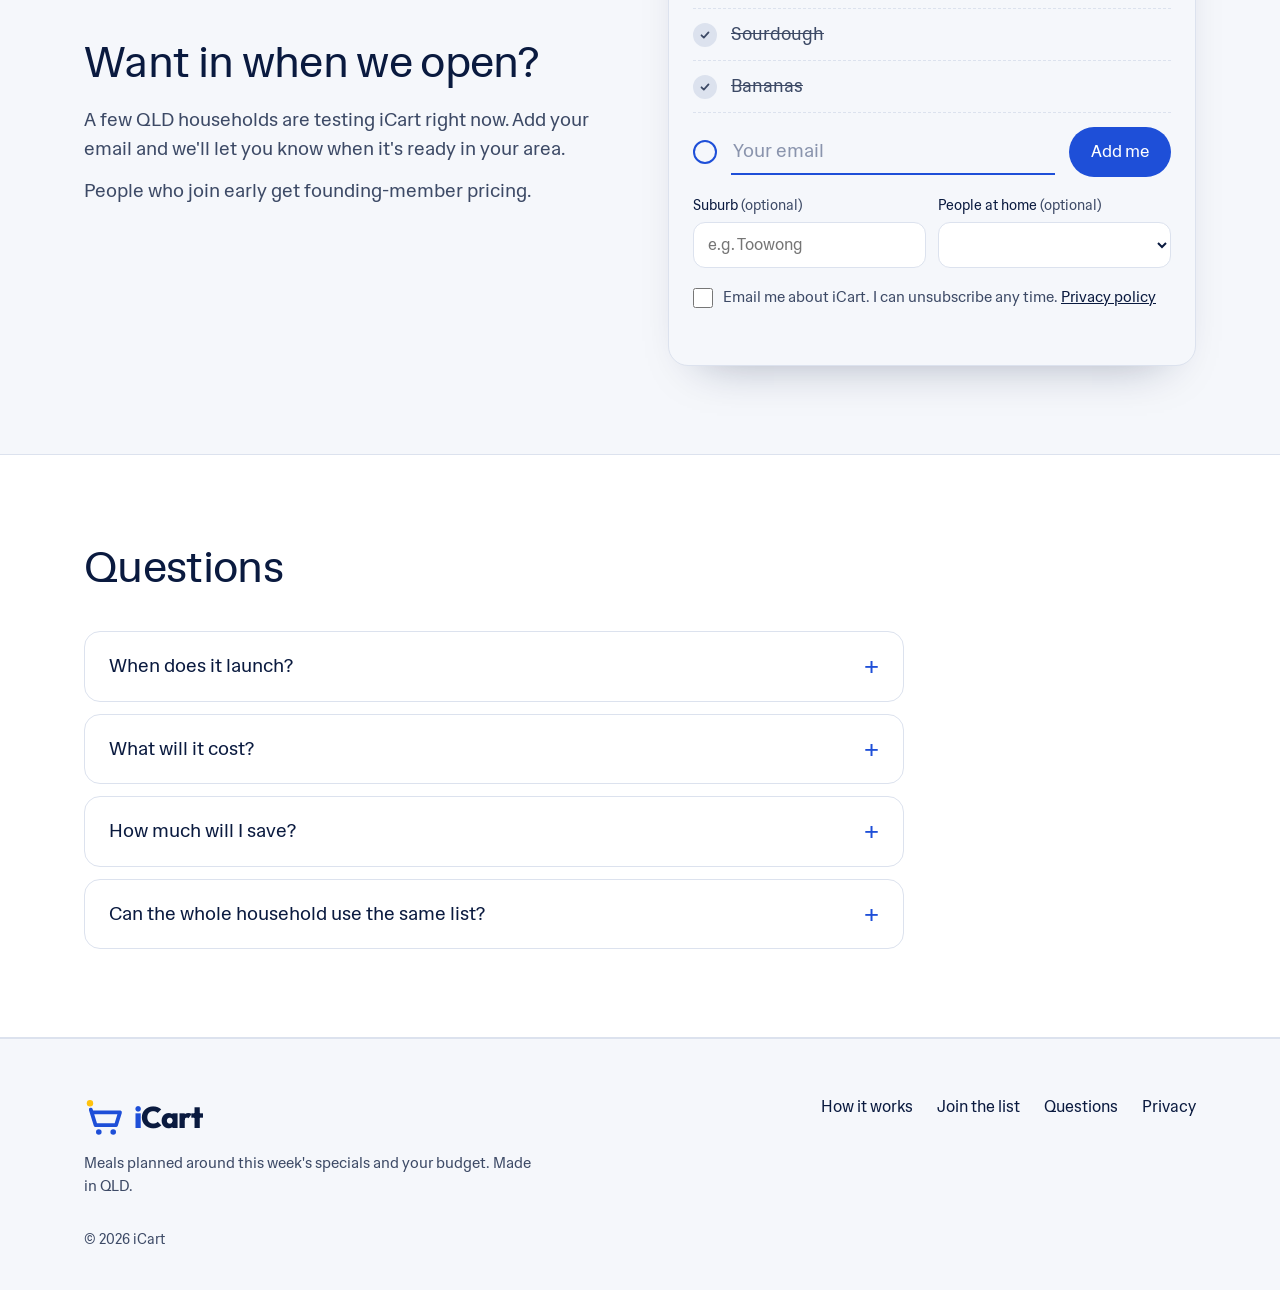
==== commit cba56658: "Reword hero price comparison to mention favourite stores Co-Authored-By: Claude Opus 5.5 <noreply@an" ====
--- a/index.html
+++ b/index.html
@@ -66,7 +66,7 @@
       <div class="hero-copy">
         <p class="kicker">Coming soon to Queensland</p>
         <h1>Tell us your budget.<br><span class="blue">We'll plan your week.</span></h1>
-        <p class="lede">Set a weekly budget, pick the meals you want to cook or bake this week, and iCart writes the shopping list for you, comparing prices across all the stores so you get the best deal. Share it with whoever's doing the shop.</p>
+        <p class="lede">Set a weekly budget, pick the meals you want to cook or bake this week, and iCart writes the shopping list for you, comparing prices across all of your favourite stores so you get the best deal. Share it with whoever's doing the shop.</p>
         <div class="hero-actions">
           <a class="btn btn-primary" href="#join">Join the list</a>
           <a class="btn btn-ghost" href="#how">How it works</a>
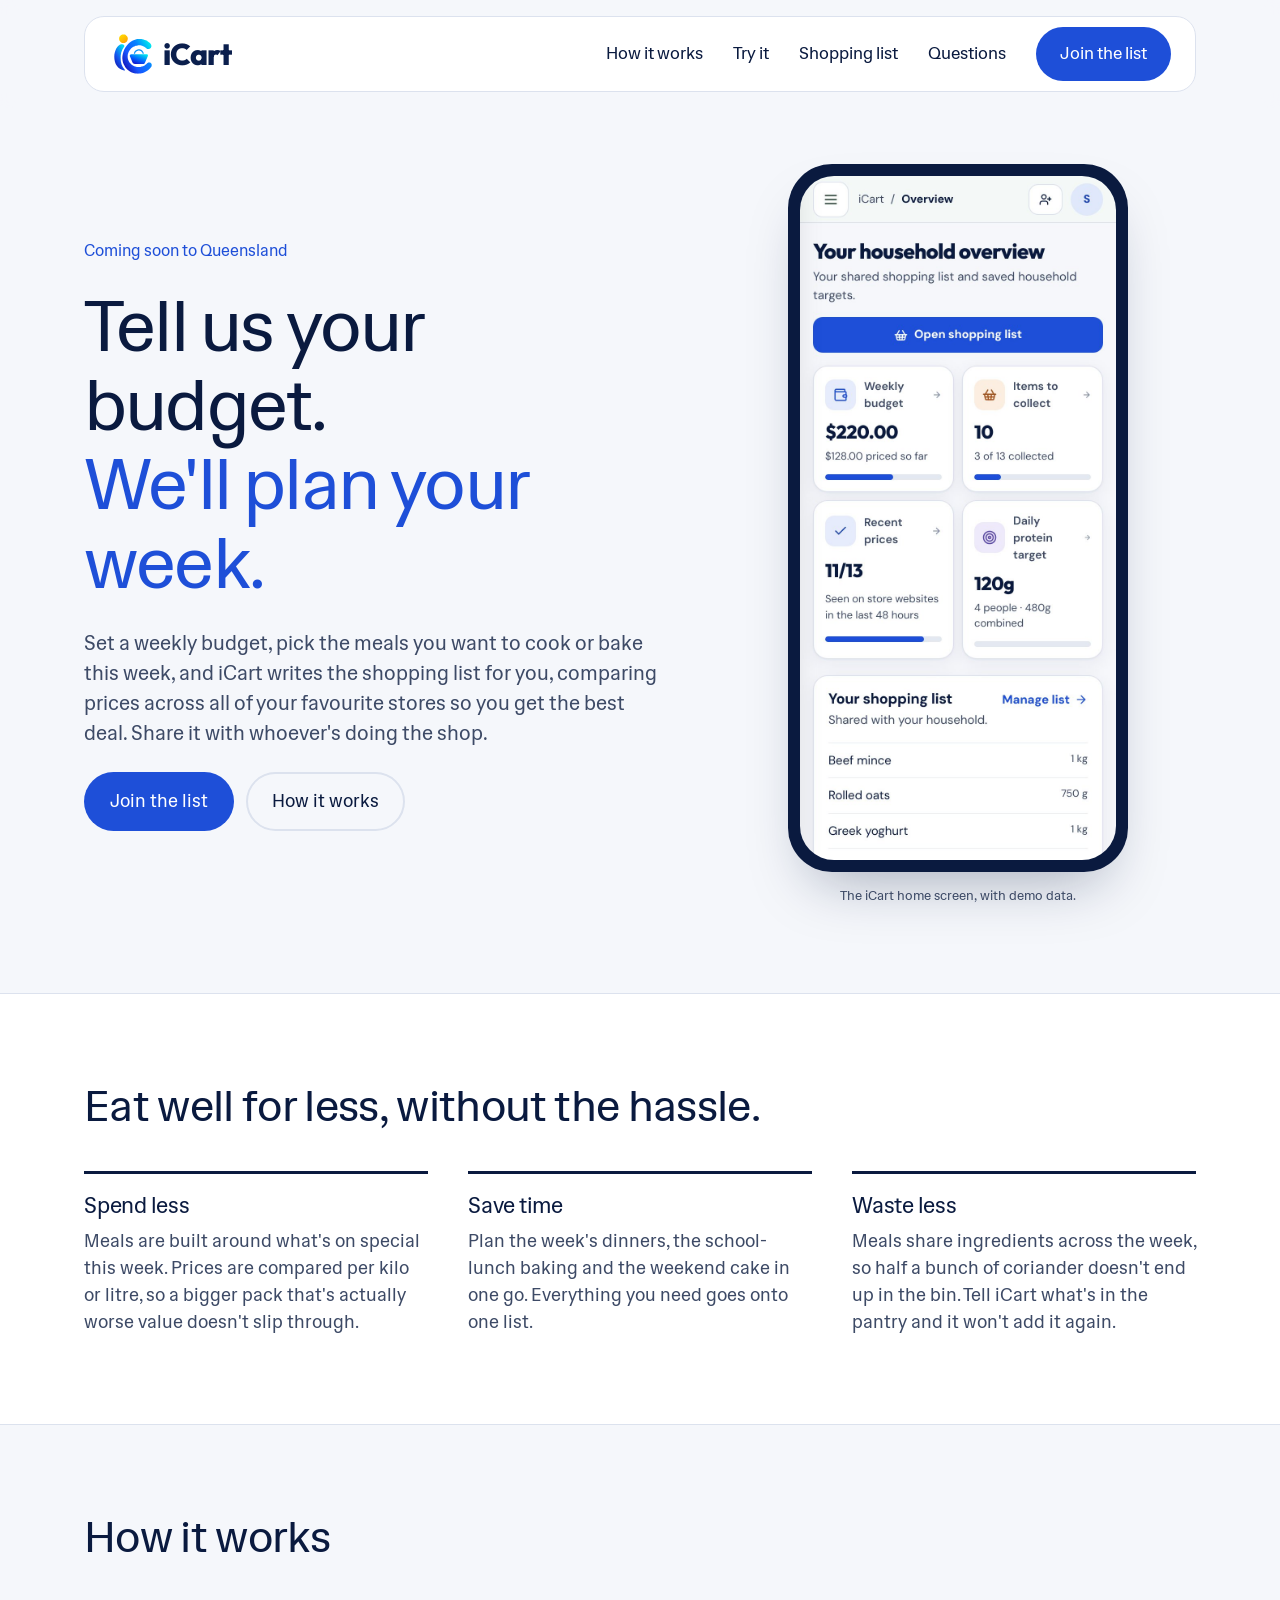
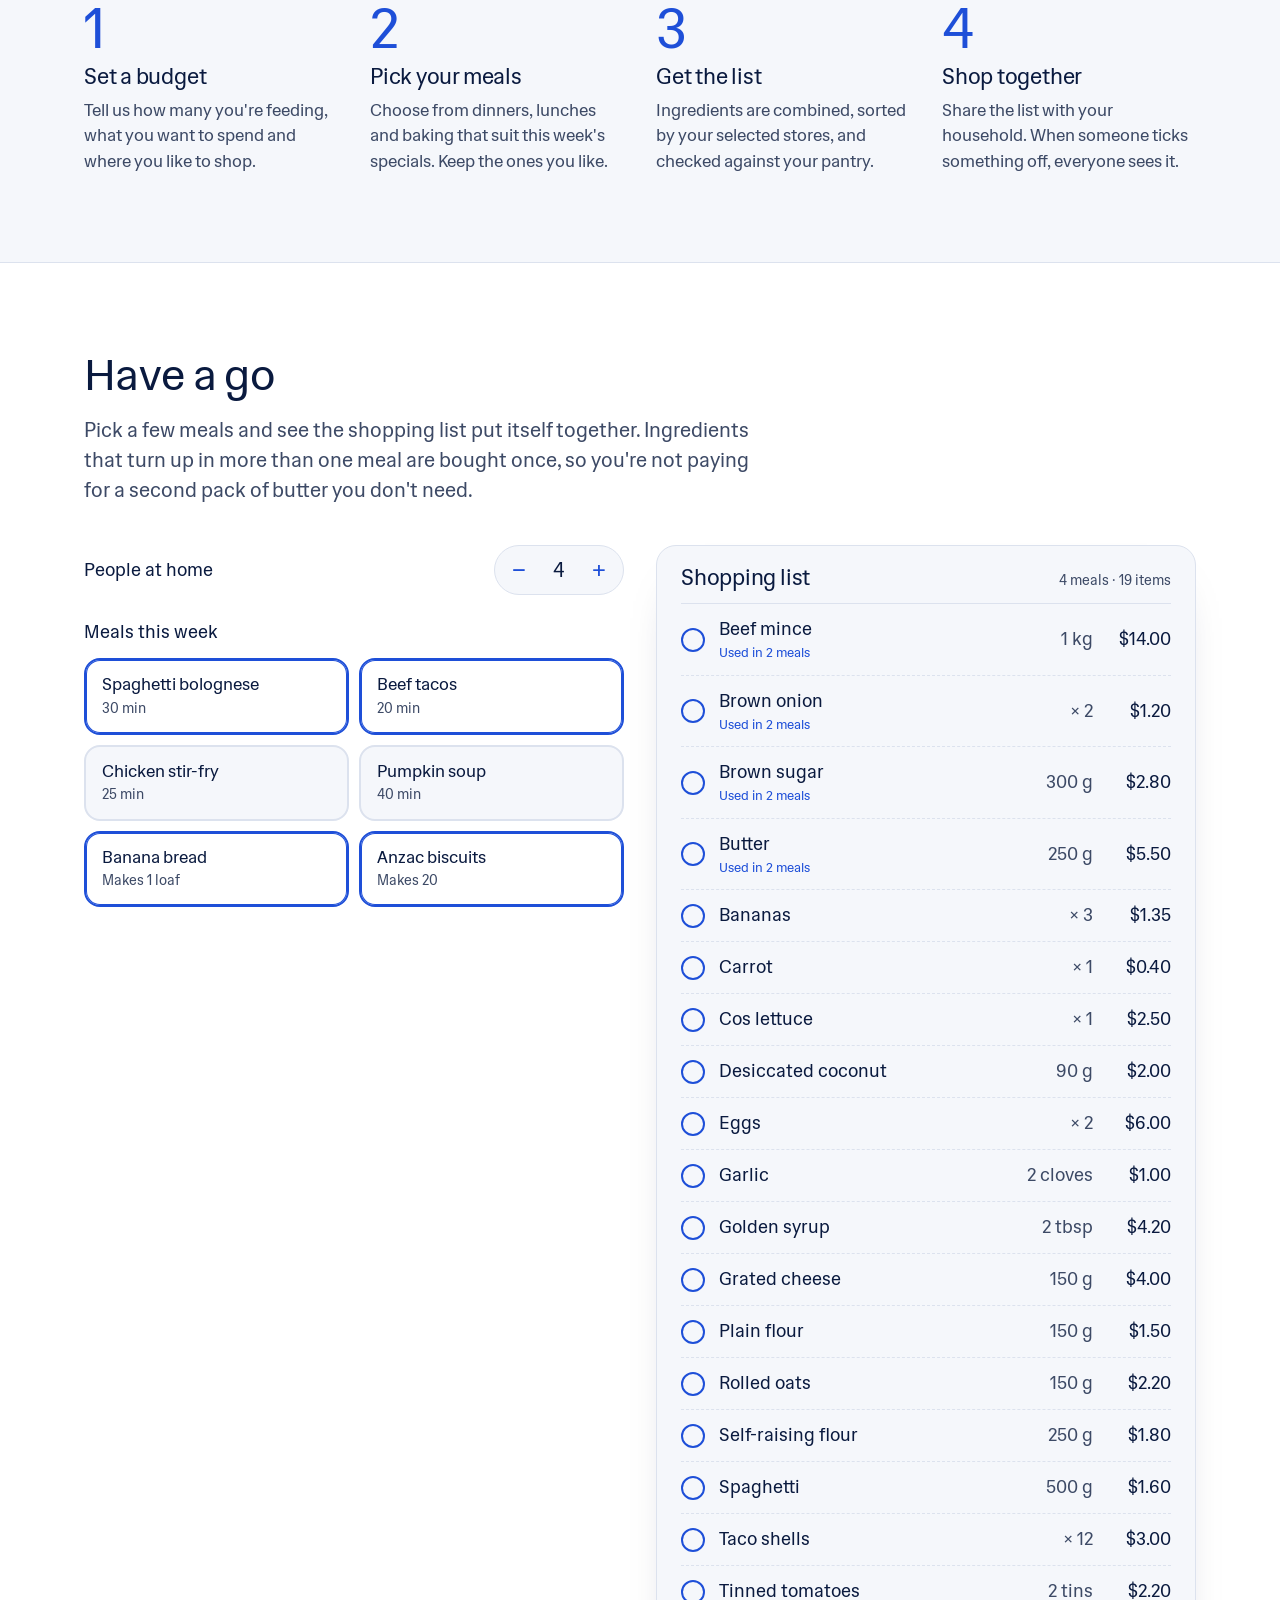
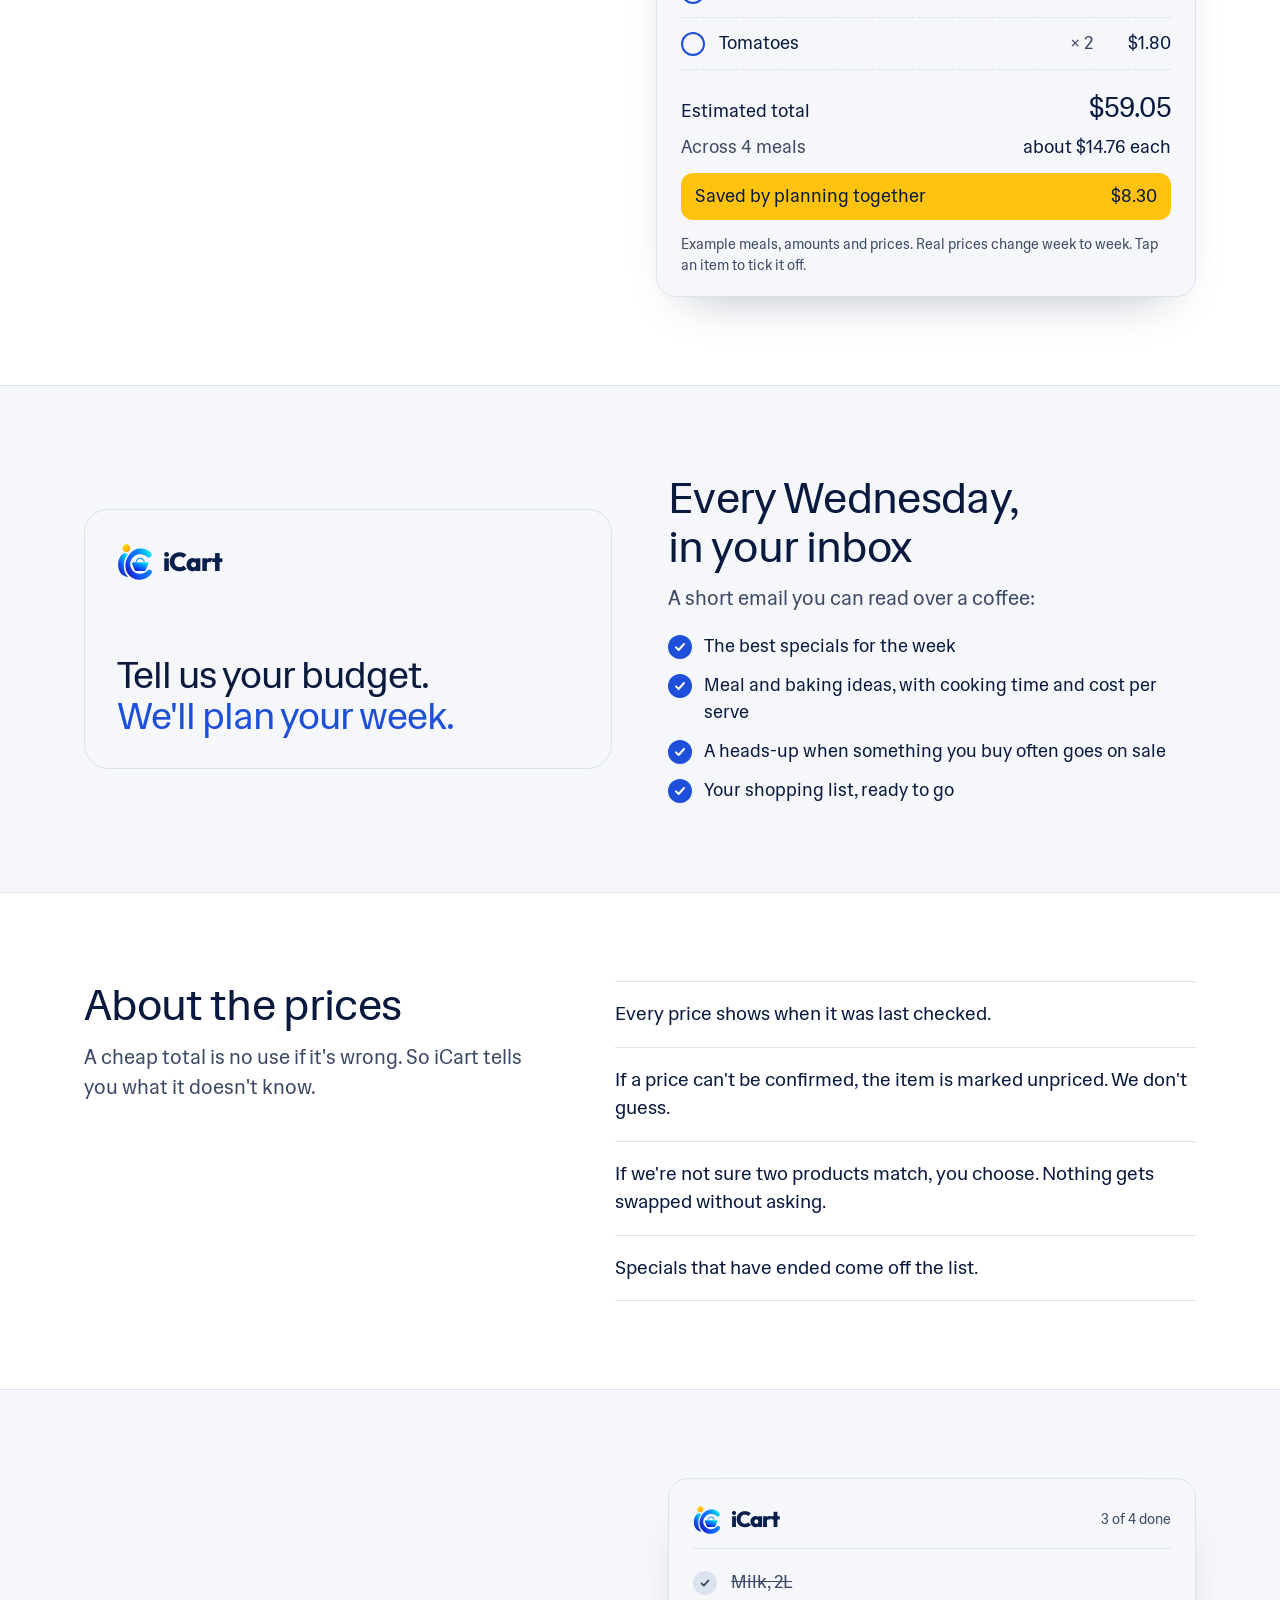
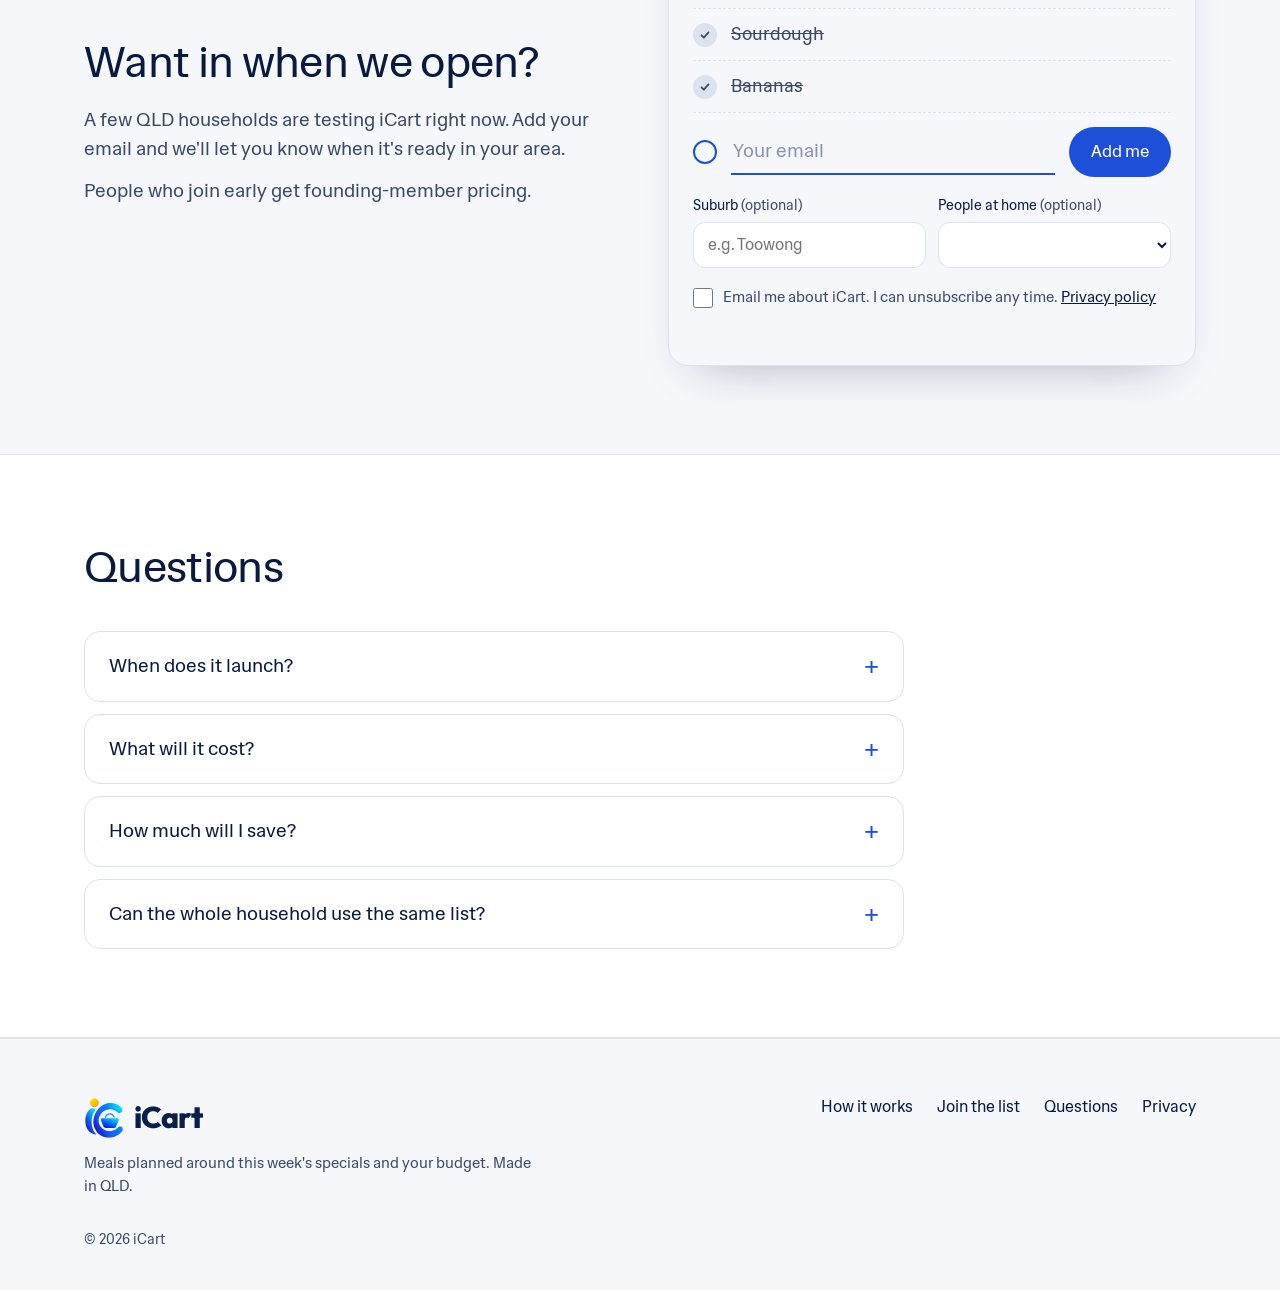
==== commit e7a1c2de: "New iCart logo across the website - Header, footer, email preview, sign-up card, privacy and 404 pag" ====
--- a/index.html
+++ b/index.html
@@ -19,6 +19,7 @@
 <meta name="twitter:card" content="summary_large_image">
 <link rel="canonical" href="https://myicart.com.au/">
 <link rel="icon" href="assets/favicon.svg" type="image/svg+xml">
+<link rel="apple-touch-icon" href="assets/apple-touch-icon.png">
 <link rel="preconnect" href="https://fonts.googleapis.com">
 <link rel="preconnect" href="https://fonts.gstatic.com" crossorigin>
 <link rel="stylesheet" href="https://fonts.googleapis.com/css2?family=Hedvig+Letters+Sans&family=Outfit:wght@800&display=swap">
@@ -27,21 +28,12 @@
 <body>
 <a class="skip-link" href="#main">Skip to content</a>
 
-<!-- Logo mark, reused below with <use>. Colour comes from currentColor; the dot is always gold. -->
-<svg width="0" height="0" style="position:absolute" aria-hidden="true">
-  <symbol id="mark" viewBox="0 0 100 100">
-    <circle cx="15" cy="13" r="8" fill="#FFC20E"/>
-    <path d="M17 29 L29 68 H80 L90 36 H23" fill="none" stroke="currentColor" stroke-width="9.5" stroke-linecap="round" stroke-linejoin="round"/>
-    <circle cx="37" cy="85" r="7" fill="currentColor"/>
-    <circle cx="73" cy="85" r="7" fill="currentColor"/>
-  </symbol>
-</svg>
 
 <header class="site-header">
   <div class="wrap">
     <nav class="nav" aria-label="Main">
       <a class="wordmark" href="#top" aria-label="iCart home">
-        <svg class="blue" aria-hidden="true"><use href="#mark"/></svg>
+        <img src="assets/logo-mark.svg" width="40" height="40" alt="">
         <span><b>i</b>Cart</span>
       </a>
       <button class="nav-toggle" type="button" aria-expanded="false" aria-controls="nav-links" aria-label="Open menu">
@@ -157,7 +149,7 @@
   <section class="section" id="list" aria-labelledby="list-title">
     <div class="wrap email-grid">
       <div class="email-card" aria-label="Preview of the Wednesday iCart email header">
-        <span class="wordmark"><svg class="blue" aria-hidden="true"><use href="#mark"/></svg><span><b>i</b>Cart</span></span>
+        <span class="wordmark"><img src="assets/logo-mark.svg" width="40" height="40" alt=""><span><b>i</b>Cart</span></span>
         <h3>Tell us your budget.<br><span class="blue">We'll plan your week.</span></h3>
       </div>
       <div>
@@ -200,7 +192,7 @@
 
       <form class="paper" id="signup-form" novalidate>
         <div class="paper-head">
-          <span class="wordmark"><svg class="blue" aria-hidden="true"><use href="#mark"/></svg><span><b>i</b>Cart</span></span>
+          <span class="wordmark"><img src="assets/logo-mark.svg" width="40" height="40" alt=""><span><b>i</b>Cart</span></span>
           <span class="paper-count">3 of 4 done</span>
         </div>
         <ul class="paper-items" aria-hidden="true">
@@ -270,7 +262,7 @@
   <div class="wrap">
     <div class="footer-grid">
       <div>
-        <a class="wordmark" href="#top" aria-label="iCart home"><svg class="blue" aria-hidden="true"><use href="#mark"/></svg><span><b>i</b>Cart</span></a>
+        <a class="wordmark" href="#top" aria-label="iCart home"><img src="assets/logo-mark.svg" width="40" height="40" alt=""><span><b>i</b>Cart</span></a>
         <p>Meals planned around this week's specials and your budget. Made in QLD.</p>
       </div>
       <nav class="footer-links" aria-label="Footer">
--- a/styles.css
+++ b/styles.css
@@ -84,10 +84,11 @@
   border: 1px solid var(--line); border-radius: var(--radius);
   display: flex; align-items: center; justify-content: space-between; gap: 16px;
 }
-.wordmark { display: flex; align-items: center; gap: 10px; text-decoration: none; color: var(--ink); }
-.wordmark svg { width: 40px; height: 40px; }
+.wordmark { display: flex; align-items: center; gap: 10px; text-decoration: none; color: #0B1F4D; }
+.wordmark svg, .wordmark img { width: 40px; height: 40px; }
 .wordmark span { font-family: var(--font-brand); font-size: 30px; font-weight: 800; letter-spacing: -1px; }
-.wordmark span b { color: var(--brand); font-weight: 800; }
+/* The logo's "i" is navy like the rest of the wordmark; the symbol carries the colour. */
+.wordmark span b { color: inherit; font-weight: 800; }
 .nav-links { display: flex; align-items: center; gap: 30px; font-size: 17px; font-weight: 600; }
 .nav-links a { text-decoration: none; }
 .nav-links .btn { min-height: 48px; padding: 12px 22px; font-size: 17px; }
@@ -189,7 +190,7 @@
   min-height: 260px; padding: 32px; border-radius: var(--radius-lg); background: var(--canvas); border: 1px solid var(--line);
   display: flex; flex-direction: column; justify-content: space-between; gap: 32px;
 }
-.email-card .wordmark svg { width: 36px; height: 36px; }
+.email-card .wordmark svg, .email-card .wordmark img { width: 36px; height: 36px; }
 .email-card .wordmark span { font-size: 26px; }
 .email-card h3 { font-size: clamp(30px, 3.4vw, 38px); font-weight: 800; letter-spacing: -1px; line-height: 1.08; }
 .check-list { list-style: none; padding: 0; margin: 20px 0 0; display: flex; flex-direction: column; gap: 12px; }
@@ -214,7 +215,7 @@
   box-shadow: 0 24px 48px -32px rgba(10, 26, 63, .4);
 }
 .paper-head { display: flex; justify-content: space-between; align-items: center; padding-bottom: 12px; border-bottom: 1px solid var(--line); margin-bottom: 4px; }
-.paper-head .wordmark svg { width: 28px; height: 28px; }
+.paper-head .wordmark svg, .paper-head .wordmark img { width: 28px; height: 28px; }
 .paper-head .wordmark span { font-size: 22px; }
 .paper-count { font-size: 14px; font-weight: 600; color: var(--muted); }
 .paper-items { list-style: none; margin: 0; padding: 0; }
@@ -302,7 +303,7 @@
   .wrap { padding: 0 16px; }
   .site-header { padding: 10px 0; }
   .wordmark span { font-size: 26px; }
-  .wordmark svg { width: 34px; height: 34px; }
+  .wordmark svg, .wordmark img { width: 34px; height: 34px; }
   .steps { grid-template-columns: 1fr; }
   .hero-actions .btn { width: 100%; }
   .paper { padding: 18px; }
